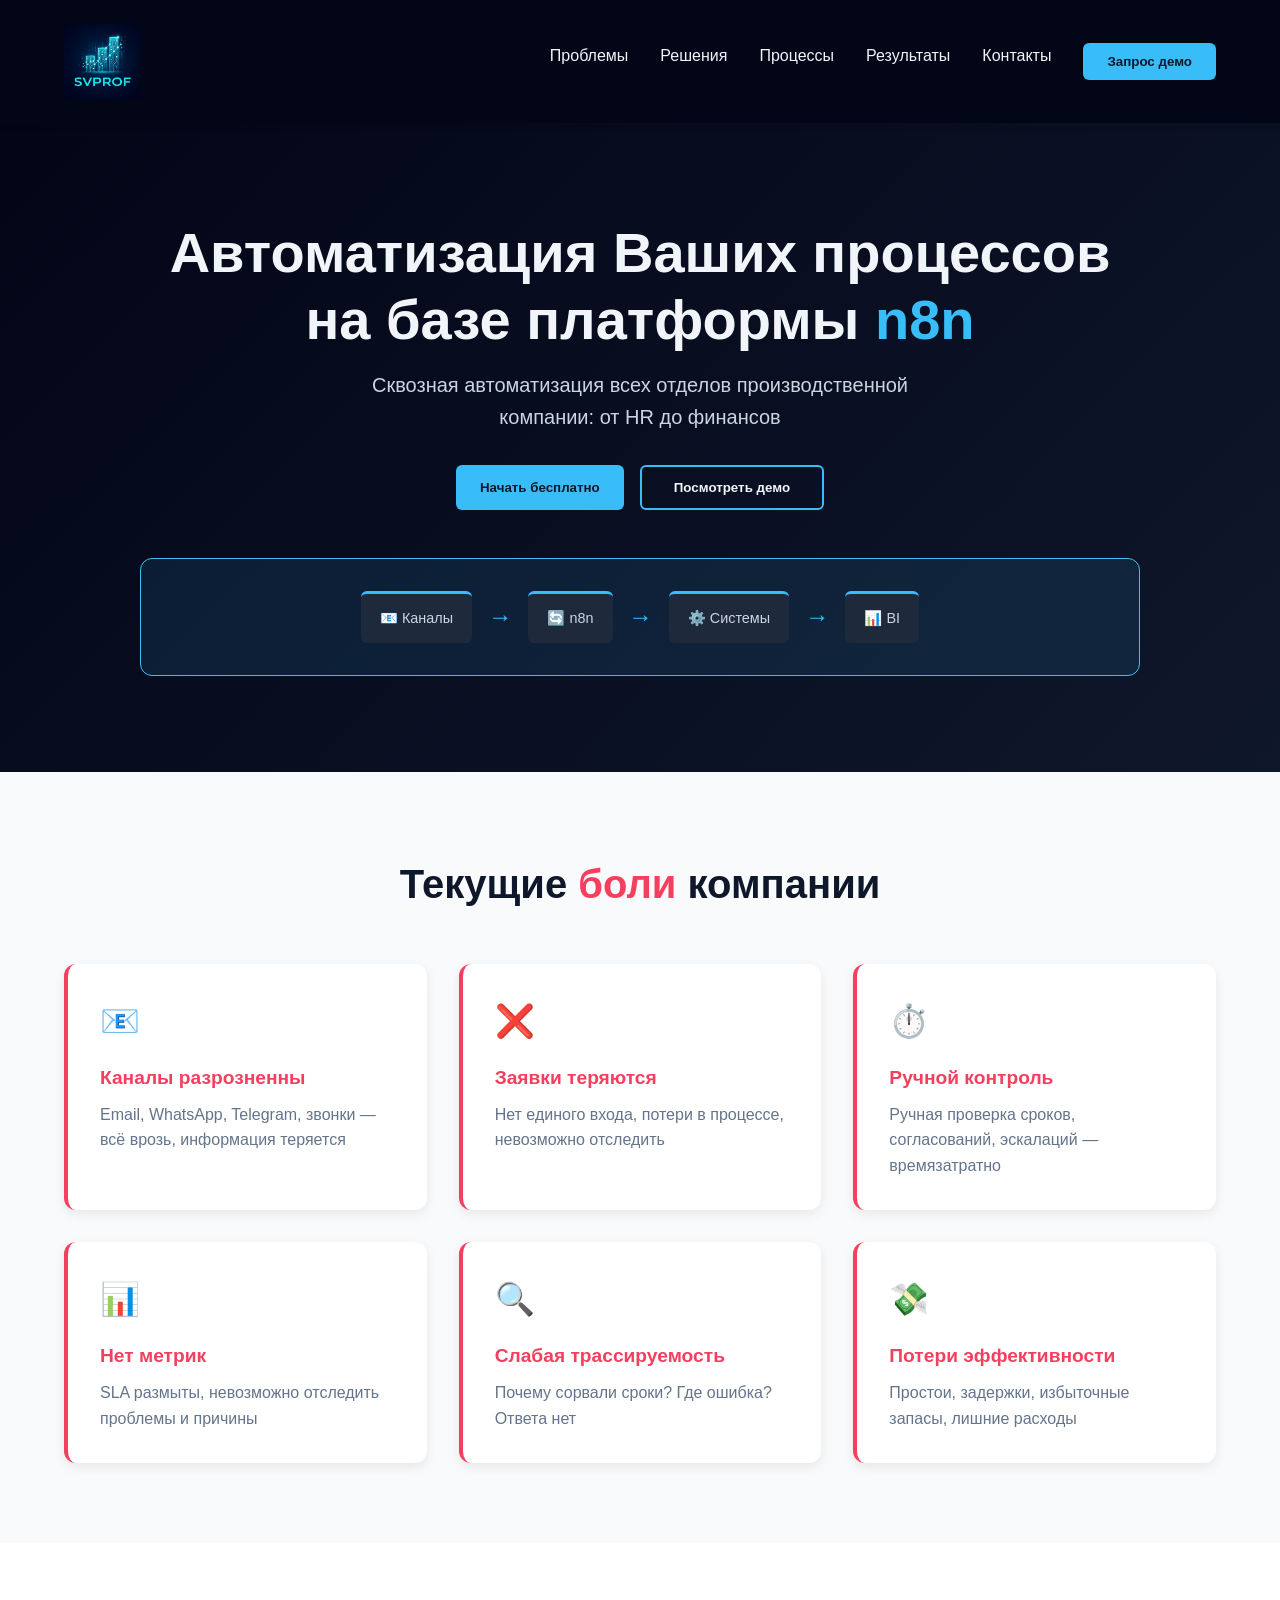
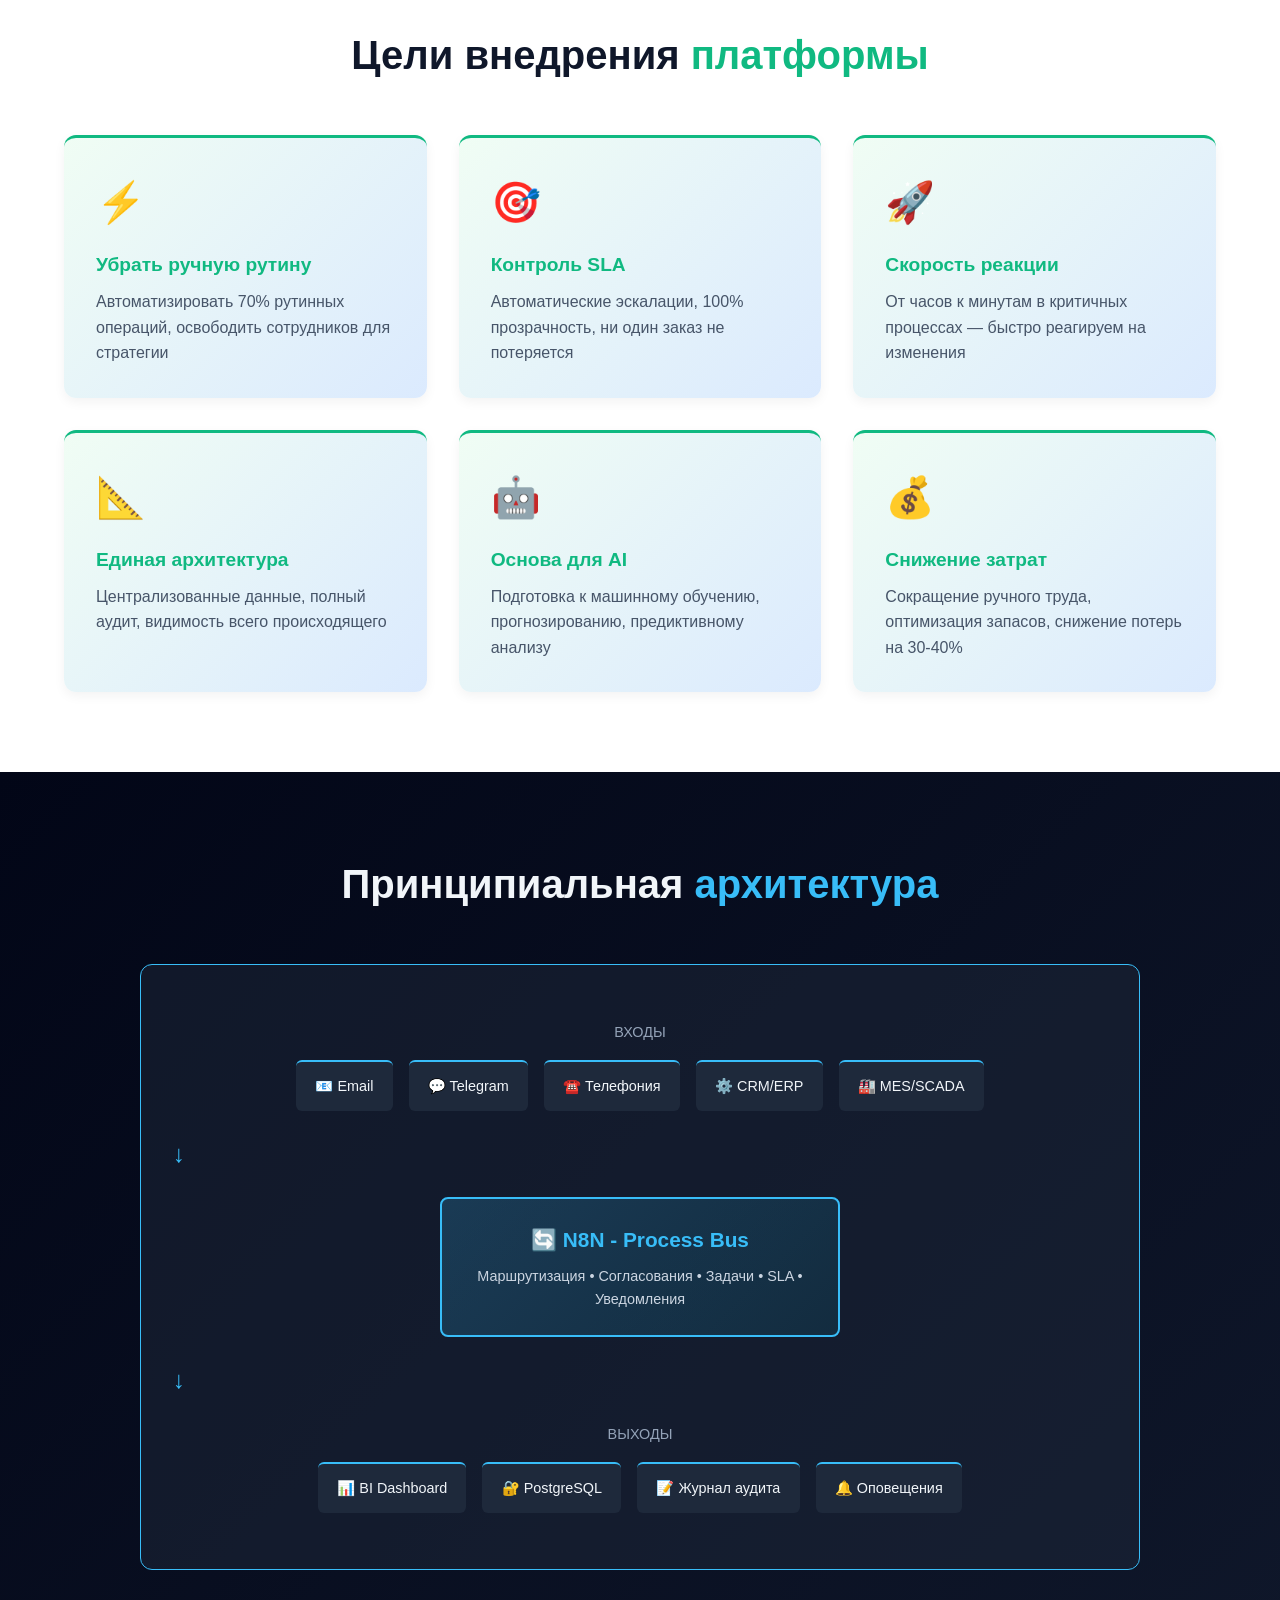
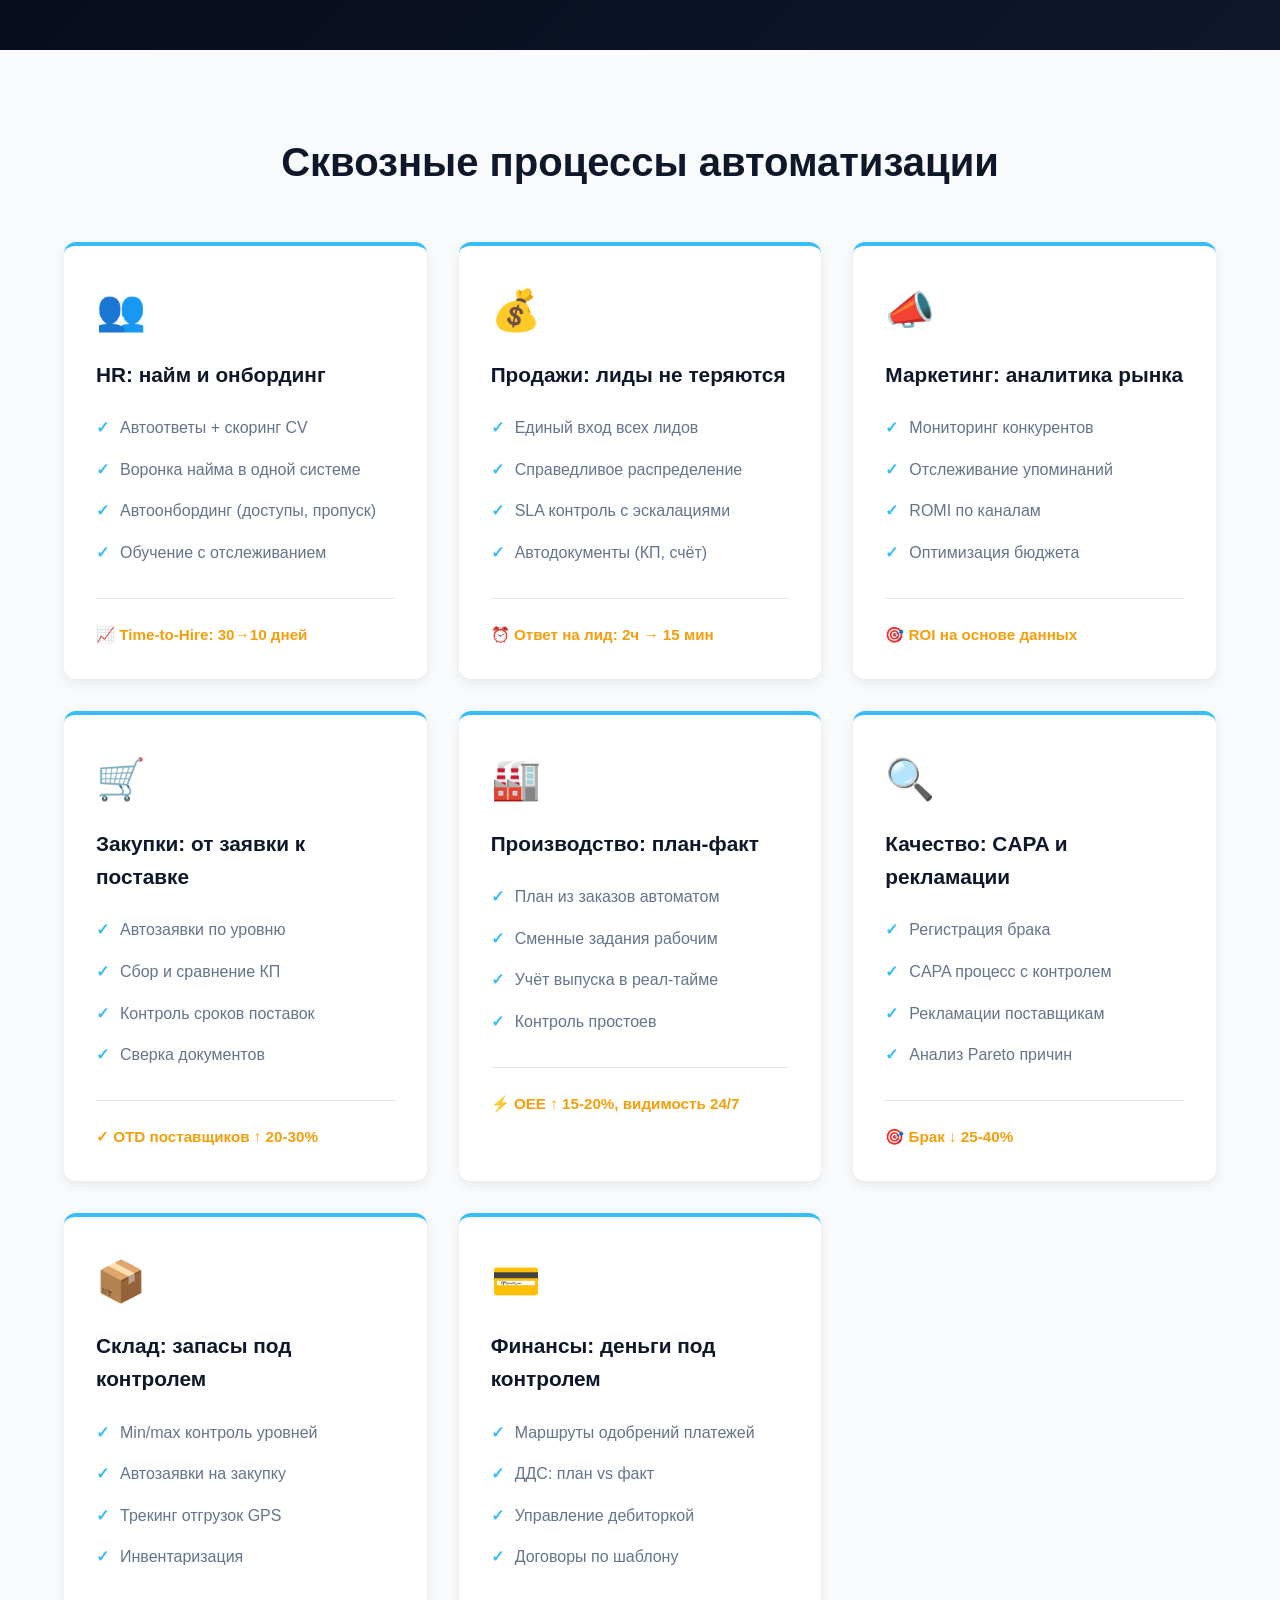
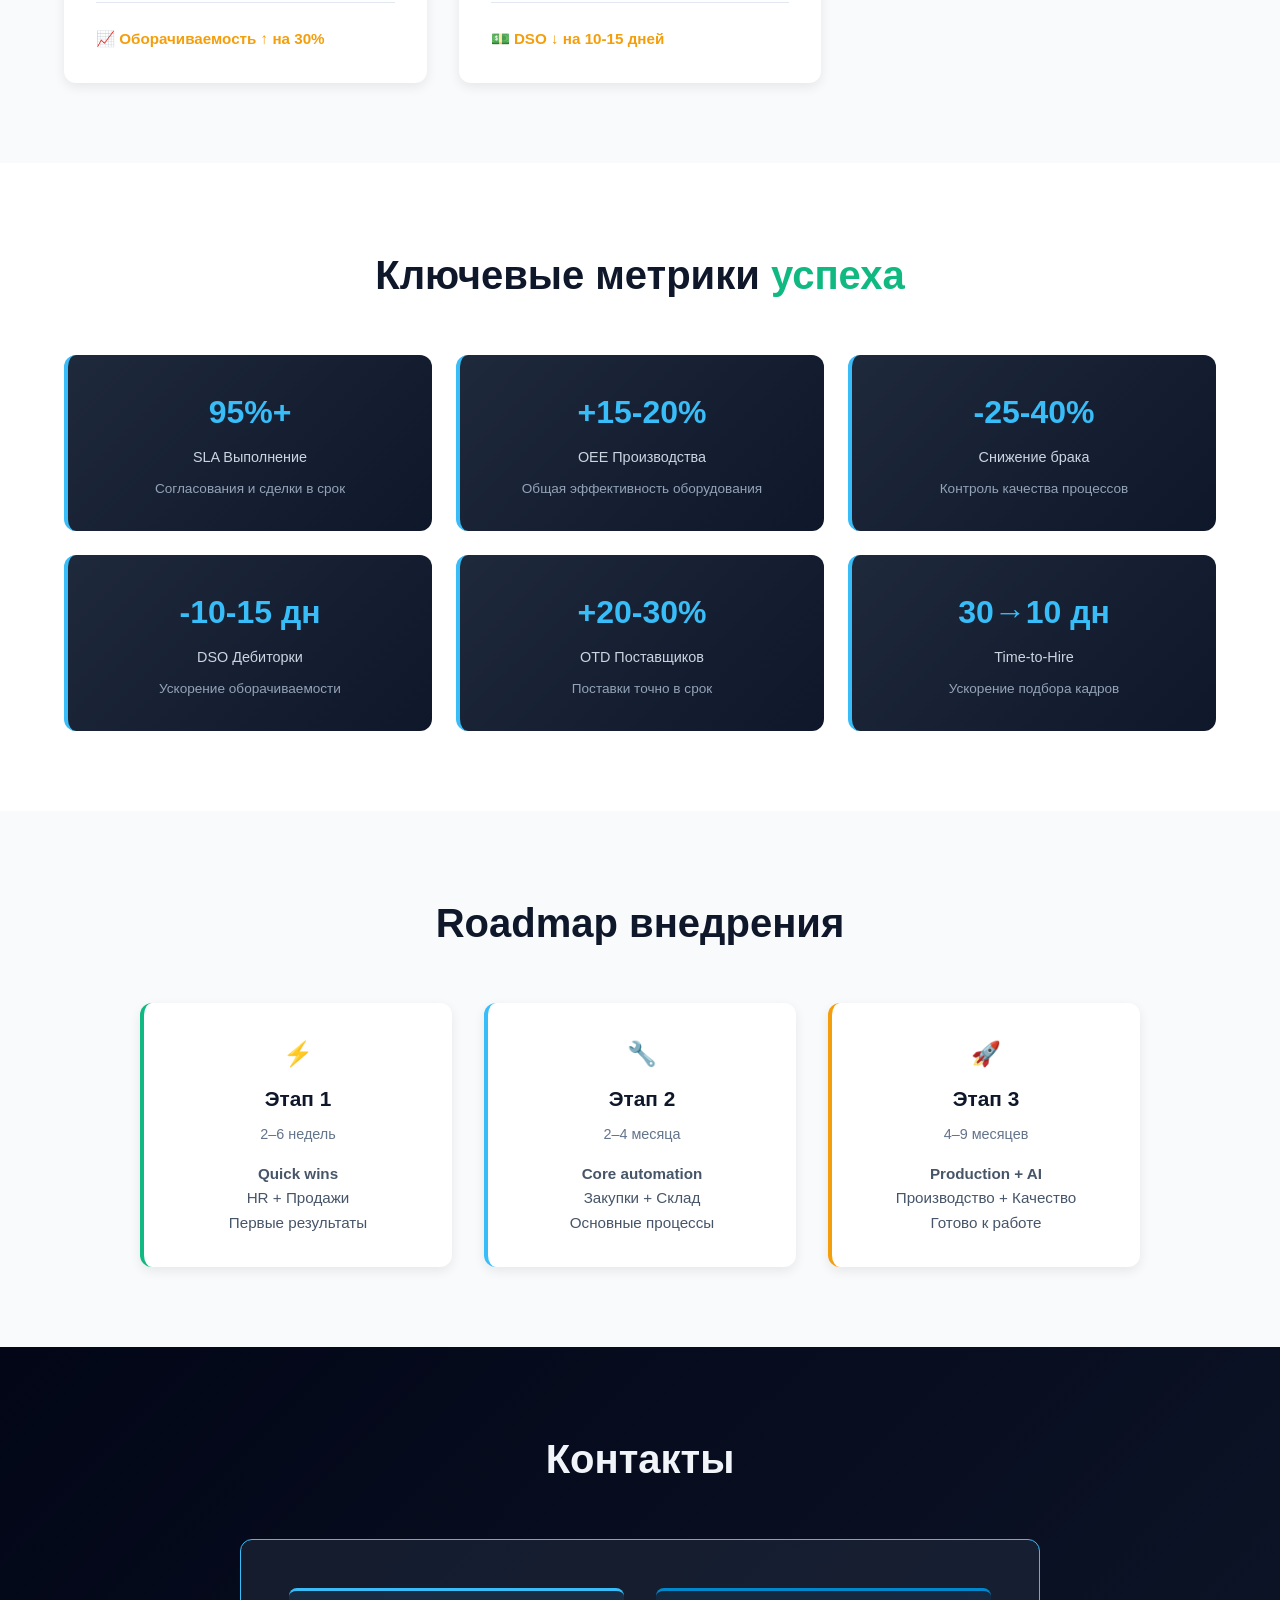
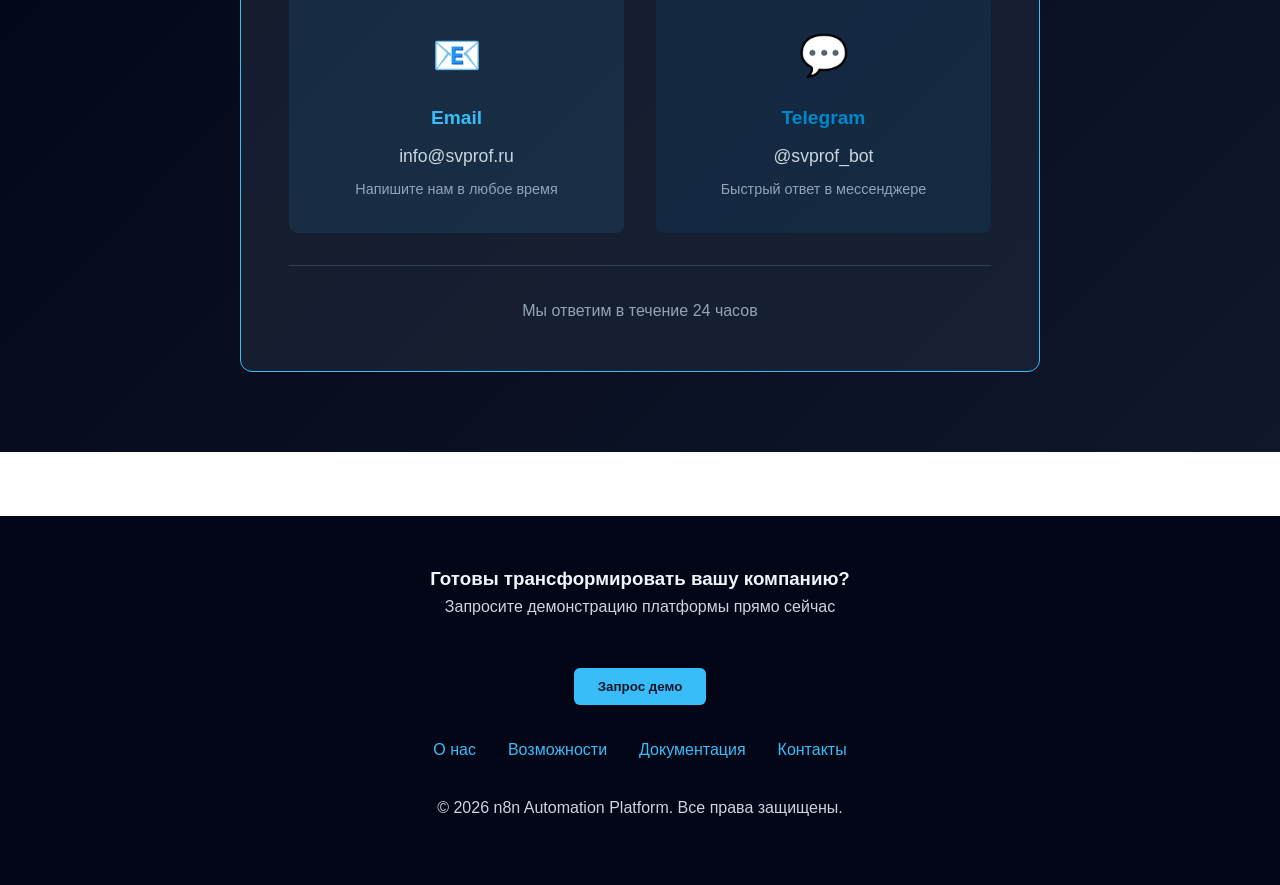
==== index.html @ 81bec992 "Logo 1.5.html" ====
<!DOCTYPE html>
<html lang="ru">
<head>
    <meta charset="UTF-8">
    <meta name="viewport" content="width=device-width, initial-scale=1.0">
    <title>n8n - Платформа автоматизации процессов</title>
    <style>
        * {
            margin: 0;
            padding: 0;
            box-sizing: border-box;
        }

        body {
            font-family: -apple-system, BlinkMacSystemFont, 'Segoe UI', Roboto, 'Helvetica Neue', sans-serif;
            line-height: 1.6;
            color: #0f172a;
            background-color: #ffffff;
        }

        /* Navigation */
        nav {
            display: flex;
            justify-content: space-between;
            align-items: center;
            padding: 1.5rem 5%;
            background-color: #020617;
            position: sticky;
            top: 0;
            z-index: 100;
            box-shadow: 0 2px 8px rgba(0, 0, 0, 0.1);
        }

        .logo {
            font-size: 1.5rem;
            font-weight: 700;
            color: #38bdf8;
            text-decoration: none;
        }

        .nav-links {
            display: flex;
            gap: 2rem;
            list-style: none;
        }

        .nav-links a {
            color: #f1f5f9;
            text-decoration: none;
            font-weight: 500;
            transition: color 0.3s;
        }

        .nav-links a:hover {
            color: #38bdf8;
        }

        .btn-primary {
            background-color: #38bdf8;
            color: #0f172a;
            padding: 0.7rem 1.5rem;
            border: none;
            border-radius: 6px;
            font-weight: 600;
            cursor: pointer;
            transition: background-color 0.3s;
        }

        .btn-primary:hover {
            background-color: #0284c7;
        }

        /* Hero Section */
        .hero {
            background: linear-gradient(135deg, #020617 0%, #0f172a 100%);
            color: #f1f5f9;
            padding: 6rem 5%;
            text-align: center;
        }

        .hero h1 {
            font-size: 3.5rem;
            margin-bottom: 1rem;
            line-height: 1.2;
        }

        .hero .highlight {
            color: #38bdf8;
        }

        .hero p {
            font-size: 1.25rem;
            color: #cbd5e1;
            margin-bottom: 2rem;
            max-width: 600px;
            margin-left: auto;
            margin-right: auto;
        }

        .hero-buttons {
            display: flex;
            gap: 1rem;
            justify-content: center;
            margin-bottom: 3rem;
        }

        .btn-secondary {
            background-color: transparent;
            color: #f1f5f9;
            padding: 0.8rem 2rem;
            border: 2px solid #38bdf8;
            border-radius: 6px;
            font-weight: 600;
            cursor: pointer;
            transition: all 0.3s;
        }

        .btn-secondary:hover {
            background-color: #38bdf8;
            color: #0f172a;
        }

        .hero-flow {
            max-width: 1000px;
            margin: 0 auto;
            padding: 2rem;
            background-color: rgba(56, 189, 248, 0.1);
            border-radius: 12px;
            border: 1px solid #38bdf8;
        }

        .flow-steps {
            display: flex;
            align-items: center;
            justify-content: center;
            gap: 1rem;
            flex-wrap: wrap;
        }

        .flow-step {
            background-color: #1e293b;
            padding: 0.8rem 1.2rem;
            border-radius: 6px;
            font-size: 0.9rem;
            color: #cbd5e1;
            border-top: 3px solid #38bdf8;
        }

        .flow-arrow {
            color: #38bdf8;
            font-size: 1.5rem;
        }

        /* Problems Section */
        .problems {
            padding: 5rem 5%;
            background-color: #f8fafc;
        }

        .section-title {
            font-size: 2.5rem;
            text-align: center;
            margin-bottom: 3rem;
            color: #0f172a;
        }

        .section-title .accent {
            color: #f43f5e;
        }

        .problems-grid {
            display: grid;
            grid-template-columns: repeat(auto-fit, minmax(300px, 1fr));
            gap: 2rem;
            max-width: 1200px;
            margin: 0 auto;
        }

        .problem-card {
            background-color: #ffffff;
            padding: 2rem;
            border-radius: 12px;
            border-left: 4px solid #f43f5e;
            box-shadow: 0 4px 12px rgba(0, 0, 0, 0.08);
            transition: transform 0.3s, box-shadow 0.3s;
        }

        .problem-card:hover {
            transform: translateY(-4px);
            box-shadow: 0 8px 20px rgba(0, 0, 0, 0.12);
        }

        .problem-card .icon {
            font-size: 2rem;
            margin-bottom: 1rem;
        }

        .problem-card h3 {
            color: #f43f5e;
            margin-bottom: 0.5rem;
            font-size: 1.2rem;
        }

        .problem-card p {
            color: #64748b;
        }

        /* Benefits Section */
        .benefits {
            padding: 5rem 5%;
            background-color: #ffffff;
        }

        .section-title .accent-green {
            color: #10b981;
        }

        .benefits-grid {
            display: grid;
            grid-template-columns: repeat(auto-fit, minmax(280px, 1fr));
            gap: 2rem;
            max-width: 1200px;
            margin: 0 auto;
        }

        .benefit-card {
            background: linear-gradient(135deg, #f0fdf4 0%, #dbeafe 100%);
            padding: 2rem;
            border-radius: 12px;
            border-top: 3px solid #10b981;
            box-shadow: 0 4px 12px rgba(0, 0, 0, 0.05);
        }

        .benefit-card .icon {
            font-size: 2.5rem;
            margin-bottom: 1rem;
        }

        .benefit-card h3 {
            color: #10b981;
            margin-bottom: 0.5rem;
            font-size: 1.2rem;
        }

        .benefit-card p {
            color: #475569;
        }

        /* Processes Section */
        .processes {
            padding: 5rem 5%;
            background-color: #f8fafc;
        }

        .processes-grid {
            display: grid;
            grid-template-columns: repeat(auto-fit, minmax(320px, 1fr));
            gap: 2rem;
            max-width: 1400px;
            margin: 0 auto;
        }

        .process-card {
            background-color: #ffffff;
            padding: 2rem;
            border-radius: 12px;
            border-top: 4px solid #38bdf8;
            box-shadow: 0 4px 12px rgba(0, 0, 0, 0.08);
        }

        .process-card .process-icon {
            font-size: 2.5rem;
            margin-bottom: 1rem;
        }

        .process-card h3 {
            color: #0f172a;
            margin-bottom: 1rem;
            font-size: 1.3rem;
        }

        .process-list {
            list-style: none;
            padding: 0;
        }

        .process-list li {
            padding: 0.5rem 0;
            color: #64748b;
            padding-left: 1.5rem;
            position: relative;
        }

        .process-list li:before {
            content: "✓";
            position: absolute;
            left: 0;
            color: #38bdf8;
            font-weight: bold;
        }

        .process-kpi {
            margin-top: 1.5rem;
            padding-top: 1.5rem;
            border-top: 1px solid #e2e8f0;
            color: #f59e0b;
            font-weight: 600;
            font-size: 0.95rem;
        }

        /* Architecture Section */
        .architecture {
            padding: 5rem 5%;
            background: linear-gradient(135deg, #020617 0%, #0f172a 100%);
            color: #f1f5f9;
        }

        .architecture .section-title {
            color: #f1f5f9;
        }

        .architecture .section-title .accent {
            color: #38bdf8;
        }

        .arch-diagram {
            max-width: 1000px;
            margin: 0 auto;
            background-color: rgba(30, 41, 59, 0.5);
            padding: 2rem;
            border-radius: 12px;
            border: 1px solid #38bdf8;
        }

        .arch-layer {
            margin: 1.5rem 0;
            text-align: center;
        }

        .arch-items {
            display: flex;
            gap: 1rem;
            justify-content: center;
            flex-wrap: wrap;
            margin: 1rem 0;
        }

        .arch-item {
            background-color: #1e293b;
            padding: 0.8rem 1.2rem;
            border-radius: 6px;
            font-size: 0.9rem;
            border-top: 2px solid #38bdf8;
        }

        .arch-arrow {
            color: #38bdf8;
            font-size: 1.5rem;
            margin: 0.5rem 0;
        }

        /* KPI Section */
        .kpi-section {
            padding: 5rem 5%;
            background-color: #ffffff;
        }

        .kpi-grid {
            display: grid;
            grid-template-columns: repeat(auto-fit, minmax(280px, 1fr));
            gap: 1.5rem;
            max-width: 1200px;
            margin: 0 auto;
        }

        .kpi-card {
            background: linear-gradient(135deg, #1e293b 0%, #0f172a 100%);
            color: #f1f5f9;
            padding: 2rem;
            border-radius: 12px;
            border-left: 4px solid #38bdf8;
            text-align: center;
        }

        .kpi-value {
            font-size: 2rem;
            font-weight: 700;
            color: #38bdf8;
            margin-bottom: 0.5rem;
        }

        .kpi-label {
            font-size: 0.9rem;
            color: #cbd5e1;
            margin-bottom: 0.5rem;
        }

        .kpi-desc {
            font-size: 0.85rem;
            color: #94a3b8;
        }

        /* Roadmap Section */
        .roadmap {
            padding: 5rem 5%;
            background-color: #f8fafc;
        }

        .roadmap-timeline {
            max-width: 1000px;
            margin: 0 auto;
            display: flex;
            gap: 2rem;
            justify-content: center;
        }

        .roadmap-phase {
            flex: 1;
            background-color: #ffffff;
            padding: 2rem;
            border-radius: 12px;
            border-left: 4px solid #38bdf8;
            box-shadow: 0 4px 12px rgba(0, 0, 0, 0.08);
            text-align: center;
        }

        .roadmap-phase.phase-1 {
            border-left-color: #10b981;
        }

        .roadmap-phase.phase-2 {
            border-left-color: #38bdf8;
        }

        .roadmap-phase.phase-3 {
            border-left-color: #f59e0b;
        }

        .phase-title {
            font-size: 1.3rem;
            font-weight: 700;
            margin-bottom: 0.5rem;
        }

        .phase-duration {
            color: #64748b;
            font-size: 0.9rem;
            margin-bottom: 1rem;
        }

        .phase-content {
            font-size: 0.95rem;
            color: #475569;
        }

        /* Footer */
        footer {
            background-color: #020617;
            color: #f1f5f9;
            text-align: center;
            padding: 3rem 5%;
            margin-top: 4rem;
        }

        footer p {
            color: #cbd5e1;
            margin-bottom: 1rem;
        }

        .footer-links {
            display: flex;
            justify-content: center;
            gap: 2rem;
            margin-bottom: 2rem;
        }

        .footer-links a {
            color: #38bdf8;
            text-decoration: none;
            transition: color 0.3s;
        }

        .footer-links a:hover {
            color: #0284c7;
        }

        /* Responsive */
        @media (max-width: 768px) {
            .hero h1 {
                font-size: 2rem;
            }

            .section-title {
                font-size: 1.8rem;
            }

            .nav-links {
                gap: 1rem;
                font-size: 0.9rem;
            }

            .roadmap-timeline {
                flex-direction: column;
            }

            .flow-steps {
                flex-direction: column;
            }

            .flow-arrow {
                transform: rotate(90deg);
            }
        }
    
/* Anchor offset for fixed header: keeps section titles from sticking to the top when using #links */
:root { --header-offset: 120px; }
@media (max-width: 768px) { :root { --header-offset: 96px; } }
section[id] { scroll-margin-top: var(--header-offset); }

</style>
</head>
<body>
    <!-- Navigation -->
    <nav>
        <a href="#" class="logo"><img src="svprof_logo.png" alt="SVPROF" style="height: 75px; object-fit: contain; display: block;"></a>
        <ul class="nav-links">
            <li><a href="#problems">Проблемы</a></li>
            <li><a href="#benefits">Решения</a></li>
            <li><a href="#processes">Процессы</a></li>
            <li><a href="#kpi">Результаты</a></li>
            <li><a href="#contacts">Контакты</a></li>
            <li><button class="btn-primary">Запрос демо</button></li>
        </ul>
    </nav>

    <!-- Hero Section -->
    <section class="hero">
        <h1>Автоматизация Ваших процессов<br>на базе платформы <span class="highlight">n8n</span></h1>
        <p>Сквозная автоматизация всех отделов производственной компании: от HR до финансов</p>
        <div class="hero-buttons">
            <button class="btn-primary">Начать бесплатно</button>
            <button class="btn-secondary">Посмотреть демо</button>
        </div>
        <div class="hero-flow">
            <div class="flow-steps">
                <div class="flow-step">📧 Каналы</div>
                <div class="flow-arrow">→</div>
                <div class="flow-step">🔄 n8n</div>
                <div class="flow-arrow">→</div>
                <div class="flow-step">⚙️ Системы</div>
                <div class="flow-arrow">→</div>
                <div class="flow-step">📊 BI</div>
            </div>
        </div>
    </section>

    <!-- Problems Section -->
    <section class="problems" id="problems">
        <h2 class="section-title">Текущие <span class="accent">боли</span> компании</h2>
        <div class="problems-grid">
            <div class="problem-card">
                <div class="icon">📧</div>
                <h3>Каналы разрозненны</h3>
                <p>Email, WhatsApp, Telegram, звонки — всё врозь, информация теряется</p>
            </div>
            <div class="problem-card">
                <div class="icon">❌</div>
                <h3>Заявки теряются</h3>
                <p>Нет единого входа, потери в процессе, невозможно отследить</p>
            </div>
            <div class="problem-card">
                <div class="icon">⏱️</div>
                <h3>Ручной контроль</h3>
                <p>Ручная проверка сроков, согласований, эскалаций — времязатратно</p>
            </div>
            <div class="problem-card">
                <div class="icon">📊</div>
                <h3>Нет метрик</h3>
                <p>SLA размыты, невозможно отследить проблемы и причины</p>
            </div>
            <div class="problem-card">
                <div class="icon">🔍</div>
                <h3>Слабая трассируемость</h3>
                <p>Почему сорвали сроки? Где ошибка? Ответа нет</p>
            </div>
            <div class="problem-card">
                <div class="icon">💸</div>
                <h3>Потери эффективности</h3>
                <p>Простои, задержки, избыточные запасы, лишние расходы</p>
            </div>
        </div>
    </section>

    <!-- Benefits Section -->
    <section class="benefits" id="benefits">
        <h2 class="section-title">Цели внедрения <span class="accent-green">платформы</span></h2>
        <div class="benefits-grid">
            <div class="benefit-card">
                <div class="icon">⚡</div>
                <h3>Убрать ручную рутину</h3>
                <p>Автоматизировать 70% рутинных операций, освободить сотрудников для стратегии</p>
            </div>
            <div class="benefit-card">
                <div class="icon">🎯</div>
                <h3>Контроль SLA</h3>
                <p>Автоматические эскалации, 100% прозрачность, ни один заказ не потеряется</p>
            </div>
            <div class="benefit-card">
                <div class="icon">🚀</div>
                <h3>Скорость реакции</h3>
                <p>От часов к минутам в критичных процессах — быстро реагируем на изменения</p>
            </div>
            <div class="benefit-card">
                <div class="icon">📐</div>
                <h3>Единая архитектура</h3>
                <p>Централизованные данные, полный аудит, видимость всего происходящего</p>
            </div>
            <div class="benefit-card">
                <div class="icon">🤖</div>
                <h3>Основа для AI</h3>
                <p>Подготовка к машинному обучению, прогнозированию, предиктивному анализу</p>
            </div>
            <div class="benefit-card">
                <div class="icon">💰</div>
                <h3>Снижение затрат</h3>
                <p>Сокращение ручного труда, оптимизация запасов, снижение потерь на 30-40%</p>
            </div>
        </div>
    </section>

    <!-- Architecture Section -->
    <section class="architecture">
        <h2 class="section-title">Принципиальная <span class="accent">архитектура</span></h2>
        <div class="arch-diagram">
            <div class="arch-layer">
                <p style="color: #94a3b8; font-size: 0.9rem;">ВХОДЫ</p>
                <div class="arch-items">
                    <div class="arch-item">📧 Email</div>
                    <div class="arch-item">💬 Telegram</div>
                    <div class="arch-item">☎️ Телефония</div>
                    <div class="arch-item">⚙️ CRM/ERP</div>
                    <div class="arch-item">🏭 MES/SCADA</div>
                </div>
            </div>
            <div class="arch-arrow">↓</div>
            <div class="arch-layer">
                <div style="background: linear-gradient(135deg, rgba(56, 189, 248, 0.2), rgba(6, 182, 212, 0.1)); border: 2px solid #38bdf8; border-radius: 8px; padding: 1.5rem; margin: 0 auto; max-width: 400px;">
                    <p style="font-size: 1.3rem; font-weight: 700; color: #38bdf8; margin-bottom: 0.5rem;">🔄 N8N - Process Bus</p>
                    <p style="font-size: 0.9rem; color: #cbd5e1;">Маршрутизация • Согласования • Задачи • SLA • Уведомления</p>
                </div>
            </div>
            <div class="arch-arrow">↓</div>
            <div class="arch-layer">
                <p style="color: #94a3b8; font-size: 0.9rem;">ВЫХОДЫ</p>
                <div class="arch-items">
                    <div class="arch-item">📊 BI Dashboard</div>
                    <div class="arch-item">🔐 PostgreSQL</div>
                    <div class="arch-item">📝 Журнал аудита</div>
                    <div class="arch-item">🔔 Оповещения</div>
                </div>
            </div>
        </div>
    </section>

    <!-- Processes Section -->
    <section class="processes" id="processes">
        <h2 class="section-title">Сквозные процессы автоматизации</h2>
        <div class="processes-grid">
            <div class="process-card">
                <div class="process-icon">👥</div>
                <h3>HR: найм и онбординг</h3>
                <ul class="process-list">
                    <li>Автоответы + скоринг CV</li>
                    <li>Воронка найма в одной системе</li>
                    <li>Автоонбординг (доступы, пропуск)</li>
                    <li>Обучение с отслеживанием</li>
                </ul>
                <div class="process-kpi">📈 Time-to-Hire: 30→10 дней</div>
            </div>

            <div class="process-card">
                <div class="process-icon">💰</div>
                <h3>Продажи: лиды не теряются</h3>
                <ul class="process-list">
                    <li>Единый вход всех лидов</li>
                    <li>Справедливое распределение</li>
                    <li>SLA контроль с эскалациями</li>
                    <li>Автодокументы (КП, счёт)</li>
                </ul>
                <div class="process-kpi">⏰ Ответ на лид: 2ч → 15 мин</div>
            </div>

            <div class="process-card">
                <div class="process-icon">📣</div>
                <h3>Маркетинг: аналитика рынка</h3>
                <ul class="process-list">
                    <li>Мониторинг конкурентов</li>
                    <li>Отслеживание упоминаний</li>
                    <li>ROMI по каналам</li>
                    <li>Оптимизация бюджета</li>
                </ul>
                <div class="process-kpi">🎯 ROI на основе данных</div>
            </div>

            <div class="process-card">
                <div class="process-icon">🛒</div>
                <h3>Закупки: от заявки к поставке</h3>
                <ul class="process-list">
                    <li>Автозаявки по уровню</li>
                    <li>Сбор и сравнение КП</li>
                    <li>Контроль сроков поставок</li>
                    <li>Сверка документов</li>
                </ul>
                <div class="process-kpi">✓ OTD поставщиков ↑ 20-30%</div>
            </div>

            <div class="process-card">
                <div class="process-icon">🏭</div>
                <h3>Производство: план-факт</h3>
                <ul class="process-list">
                    <li>План из заказов автоматом</li>
                    <li>Сменные задания рабочим</li>
                    <li>Учёт выпуска в реал-тайме</li>
                    <li>Контроль простоев</li>
                </ul>
                <div class="process-kpi">⚡ OEE ↑ 15-20%, видимость 24/7</div>
            </div>

            <div class="process-card">
                <div class="process-icon">🔍</div>
                <h3>Качество: CAPA и рекламации</h3>
                <ul class="process-list">
                    <li>Регистрация брака</li>
                    <li>CAPA процесс с контролем</li>
                    <li>Рекламации поставщикам</li>
                    <li>Анализ Pareto причин</li>
                </ul>
                <div class="process-kpi">🎯 Брак ↓ 25-40%</div>
            </div>

            <div class="process-card">
                <div class="process-icon">📦</div>
                <h3>Склад: запасы под контролем</h3>
                <ul class="process-list">
                    <li>Min/max контроль уровней</li>
                    <li>Автозаявки на закупку</li>
                    <li>Трекинг отгрузок GPS</li>
                    <li>Инвентаризация</li>
                </ul>
                <div class="process-kpi">📈 Оборачиваемость ↑ на 30%</div>
            </div>

            <div class="process-card">
                <div class="process-icon">💳</div>
                <h3>Финансы: деньги под контролем</h3>
                <ul class="process-list">
                    <li>Маршруты одобрений платежей</li>
                    <li>ДДС: план vs факт</li>
                    <li>Управление дебиторкой</li>
                    <li>Договоры по шаблону</li>
                </ul>
                <div class="process-kpi">💵 DSO ↓ на 10-15 дней</div>
            </div>
        </div>
    </section>

    <!-- KPI Section -->
    <section class="kpi-section" id="kpi">
        <h2 class="section-title">Ключевые метрики <span class="accent-green">успеха</span></h2>
        <div class="kpi-grid">
            <div class="kpi-card">
                <div class="kpi-value">95%+</div>
                <div class="kpi-label">SLA Выполнение</div>
                <div class="kpi-desc">Согласования и сделки в срок</div>
            </div>
            <div class="kpi-card">
                <div class="kpi-value">+15-20%</div>
                <div class="kpi-label">OEE Производства</div>
                <div class="kpi-desc">Общая эффективность оборудования</div>
            </div>
            <div class="kpi-card">
                <div class="kpi-value">-25-40%</div>
                <div class="kpi-label">Снижение брака</div>
                <div class="kpi-desc">Контроль качества процессов</div>
            </div>
            <div class="kpi-card">
                <div class="kpi-value">-10-15 дн</div>
                <div class="kpi-label">DSO Дебиторки</div>
                <div class="kpi-desc">Ускорение оборачиваемости</div>
            </div>
            <div class="kpi-card">
                <div class="kpi-value">+20-30%</div>
                <div class="kpi-label">OTD Поставщиков</div>
                <div class="kpi-desc">Поставки точно в срок</div>
            </div>
            <div class="kpi-card">
                <div class="kpi-value">30→10 дн</div>
                <div class="kpi-label">Time-to-Hire</div>
                <div class="kpi-desc">Ускорение подбора кадров</div>
            </div>
        </div>
    </section>

    <!-- Roadmap Section -->
    <section class="roadmap">
        <h2 class="section-title">Roadmap внедрения</h2>
        <div class="roadmap-timeline">
            <div class="roadmap-phase phase-1">
                <div style="font-size: 1.5rem; margin-bottom: 0.5rem;">⚡</div>
                <div class="phase-title">Этап 1</div>
                <div class="phase-duration">2–6 недель</div>
                <div class="phase-content">
                    <p><strong>Quick wins</strong></p>
                    <p>HR + Продажи</p>
                    <p>Первые результаты</p>
                </div>
            </div>
            <div class="roadmap-phase phase-2">
                <div style="font-size: 1.5rem; margin-bottom: 0.5rem;">🔧</div>
                <div class="phase-title">Этап 2</div>
                <div class="phase-duration">2–4 месяца</div>
                <div class="phase-content">
                    <p><strong>Core automation</strong></p>
                    <p>Закупки + Склад</p>
                    <p>Основные процессы</p>
                </div>
            </div>
            <div class="roadmap-phase phase-3">
                <div style="font-size: 1.5rem; margin-bottom: 0.5rem;">🚀</div>
                <div class="phase-title">Этап 3</div>
                <div class="phase-duration">4–9 месяцев</div>
                <div class="phase-content">
                    <p><strong>Production + AI</strong></p>
                    <p>Производство + Качество</p>
                    <p>Готово к работе</p>
                </div>
            </div>
        </div>
    </section>

    <!-- Contacts Section -->
    <section id="contacts" style="padding: 5rem 5%; background: linear-gradient(135deg, #020617 0%, #0f172a 100%); color: #f1f5f9;">
        <h2 style="font-size: 2.5rem; text-align: center; margin-bottom: 3rem;">Контакты</h2>
        <div style="max-width: 800px; margin: 0 auto; background-color: rgba(30, 41, 59, 0.6); padding: 3rem; border-radius: 12px; border: 1px solid #38bdf8;">
            <div style="display: grid; grid-template-columns: repeat(auto-fit, minmax(300px, 1fr)); gap: 2rem;">
                <!-- Email Card -->
                <div style="text-align: center; padding: 2rem; background-color: rgba(56, 189, 248, 0.1); border-radius: 8px; border-top: 3px solid #38bdf8;">
                    <div style="font-size: 2.5rem; margin-bottom: 1rem;">📧</div>
                    <h3 style="color: #38bdf8; margin-bottom: 0.5rem; font-size: 1.2rem;">Email</h3>
                    <a href="mailto:info@svprof.ru" style="color: #cbd5e1; text-decoration: none; font-size: 1.1rem; font-weight: 500; transition: color 0.3s;">
                        info@svprof.ru
                    </a>
                    <p style="color: #94a3b8; font-size: 0.9rem; margin-top: 0.5rem;">Напишите нам в любое время</p>
                </div>
                <!-- Telegram Card -->
                <div style="text-align: center; padding: 2rem; background-color: rgba(0, 136, 204, 0.1); border-radius: 8px; border-top: 3px solid #0088cc;">
                    <div style="font-size: 2.5rem; margin-bottom: 1rem;">💬</div>
                    <h3 style="color: #0088cc; margin-bottom: 0.5rem; font-size: 1.2rem;">Telegram</h3>
                    <a href="https://t.me/svprof_bot" style="color: #cbd5e1; text-decoration: none; font-size: 1.1rem; font-weight: 500; transition: color 0.3s;">
                        @svprof_bot
                    </a>
                    <p style="color: #94a3b8; font-size: 0.9rem; margin-top: 0.5rem;">Быстрый ответ в мессенджере</p>
                </div>
            </div>
            <p style="text-align: center; color: #94a3b8; margin-top: 2rem; padding-top: 2rem; border-top: 1px solid #334155;">
                Мы ответим в течение 24 часов
            </p>
        </div>
    </section>

    <!-- Footer -->
    <footer>
        <h3>Готовы трансформировать вашу компанию?</h3>
        <p>Запросите демонстрацию платформы прямо сейчас</p>
        <button class="btn-primary" style="margin: 2rem 0;">Запрос демо</button>
        <div class="footer-links">
            <a href="#">О нас</a>
            <a href="#">Возможности</a>
            <a href="#">Документация</a>
            <a href="#contacts">Контакты</a>
        </div>
        <p>&copy; 2026 n8n Automation Platform. Все права защищены.</p>
    </footer>

</body>
</html>
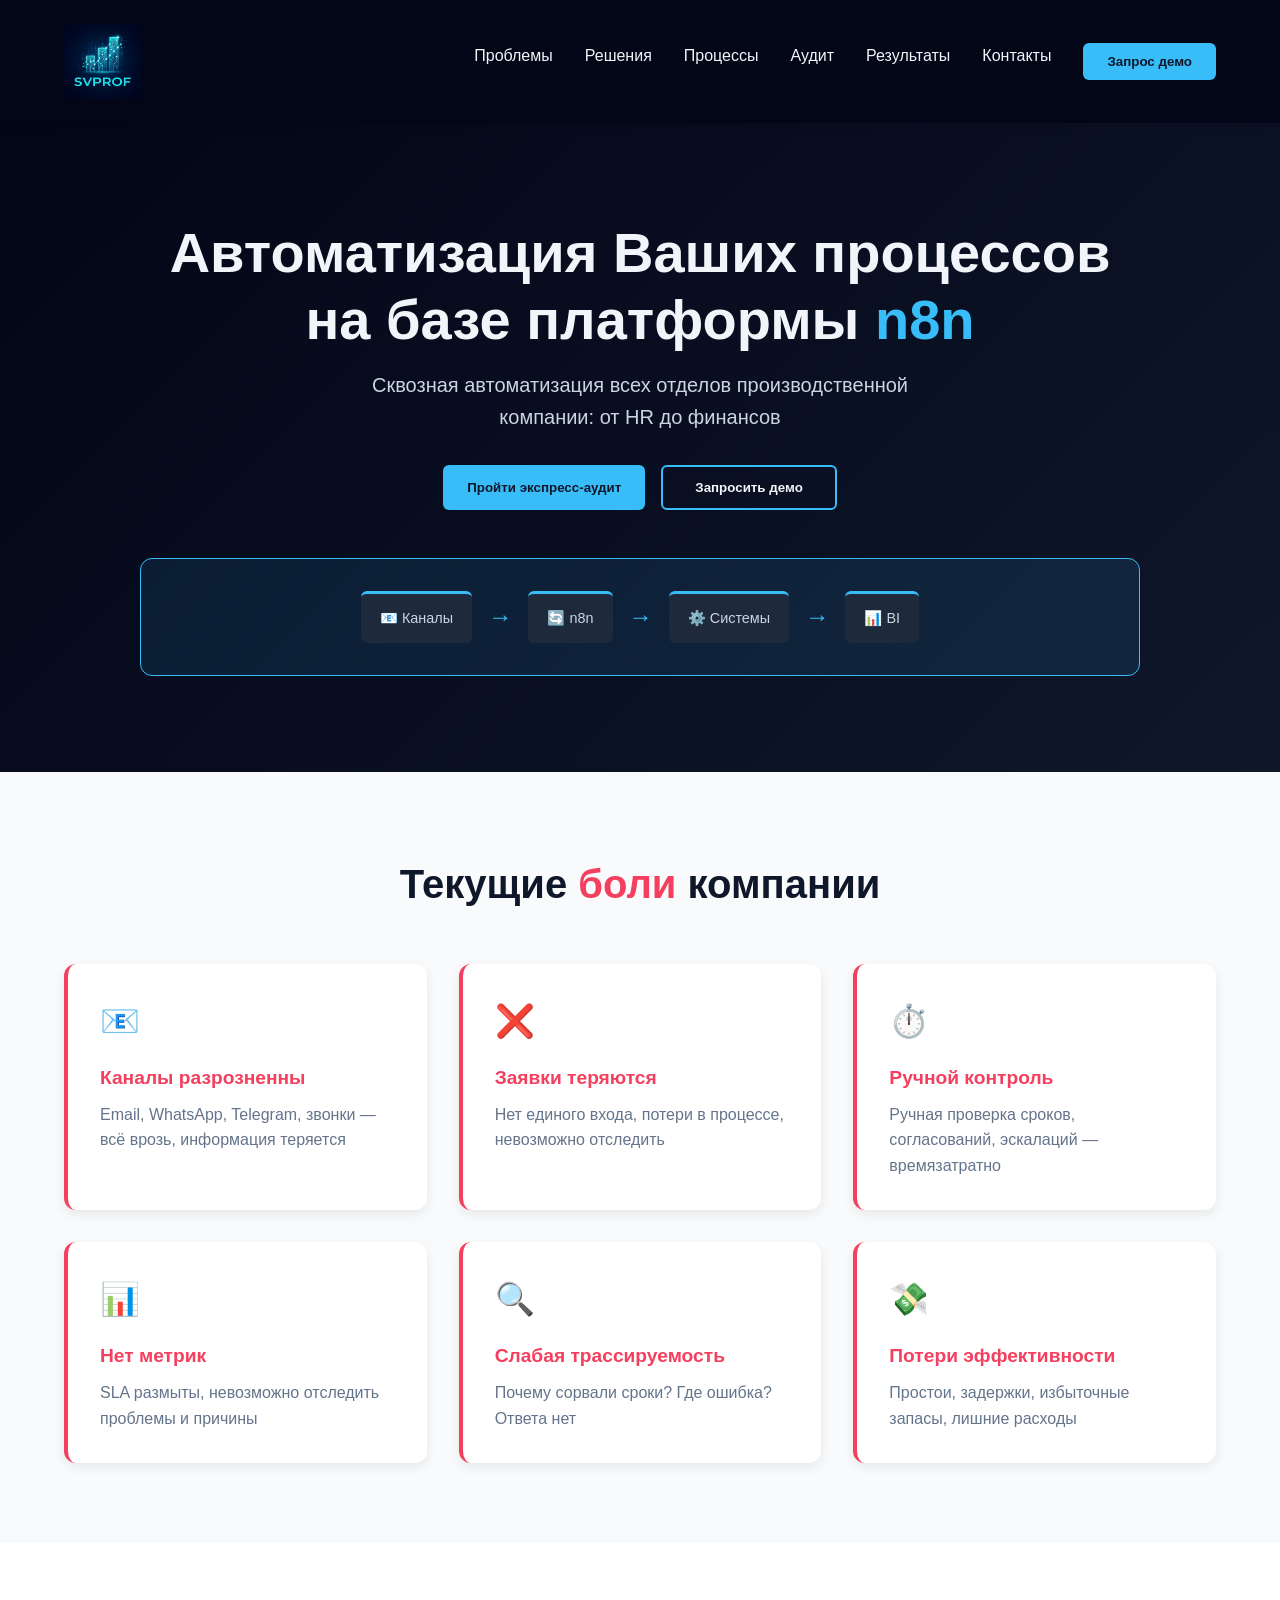
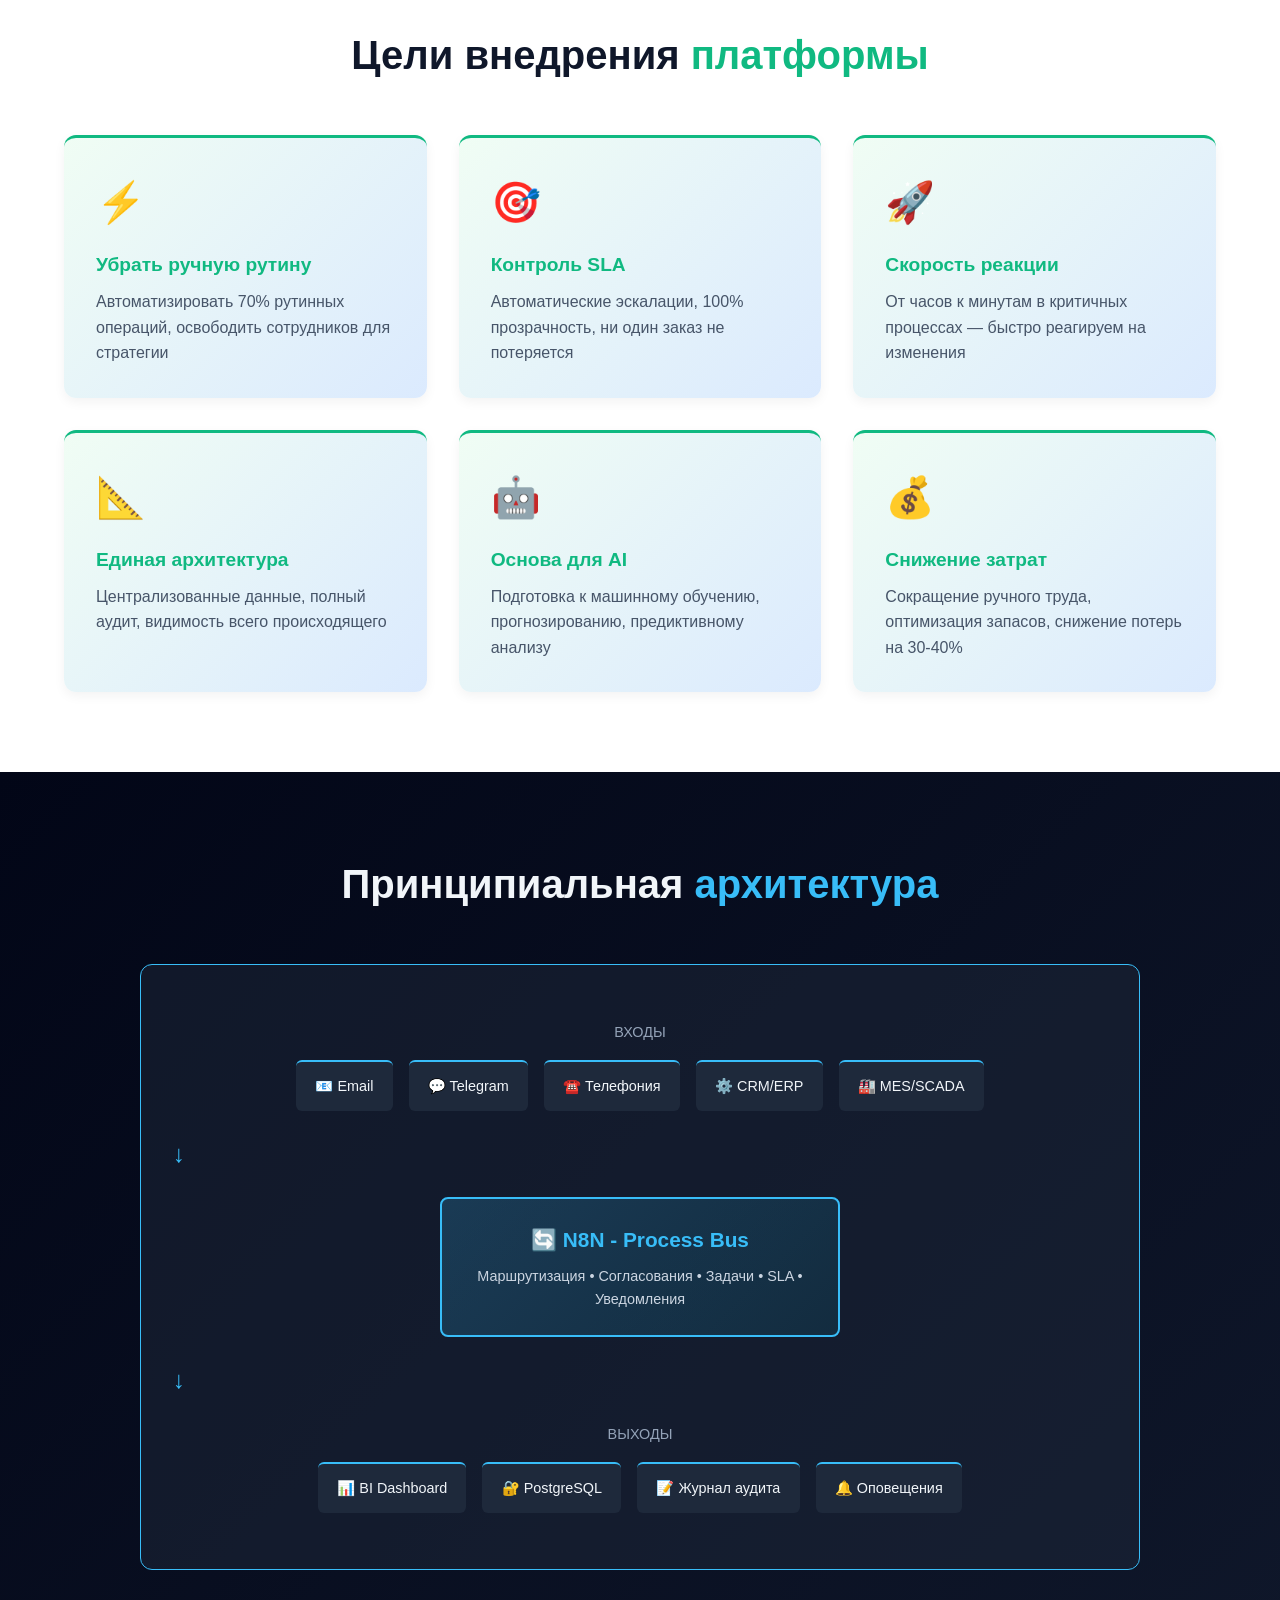
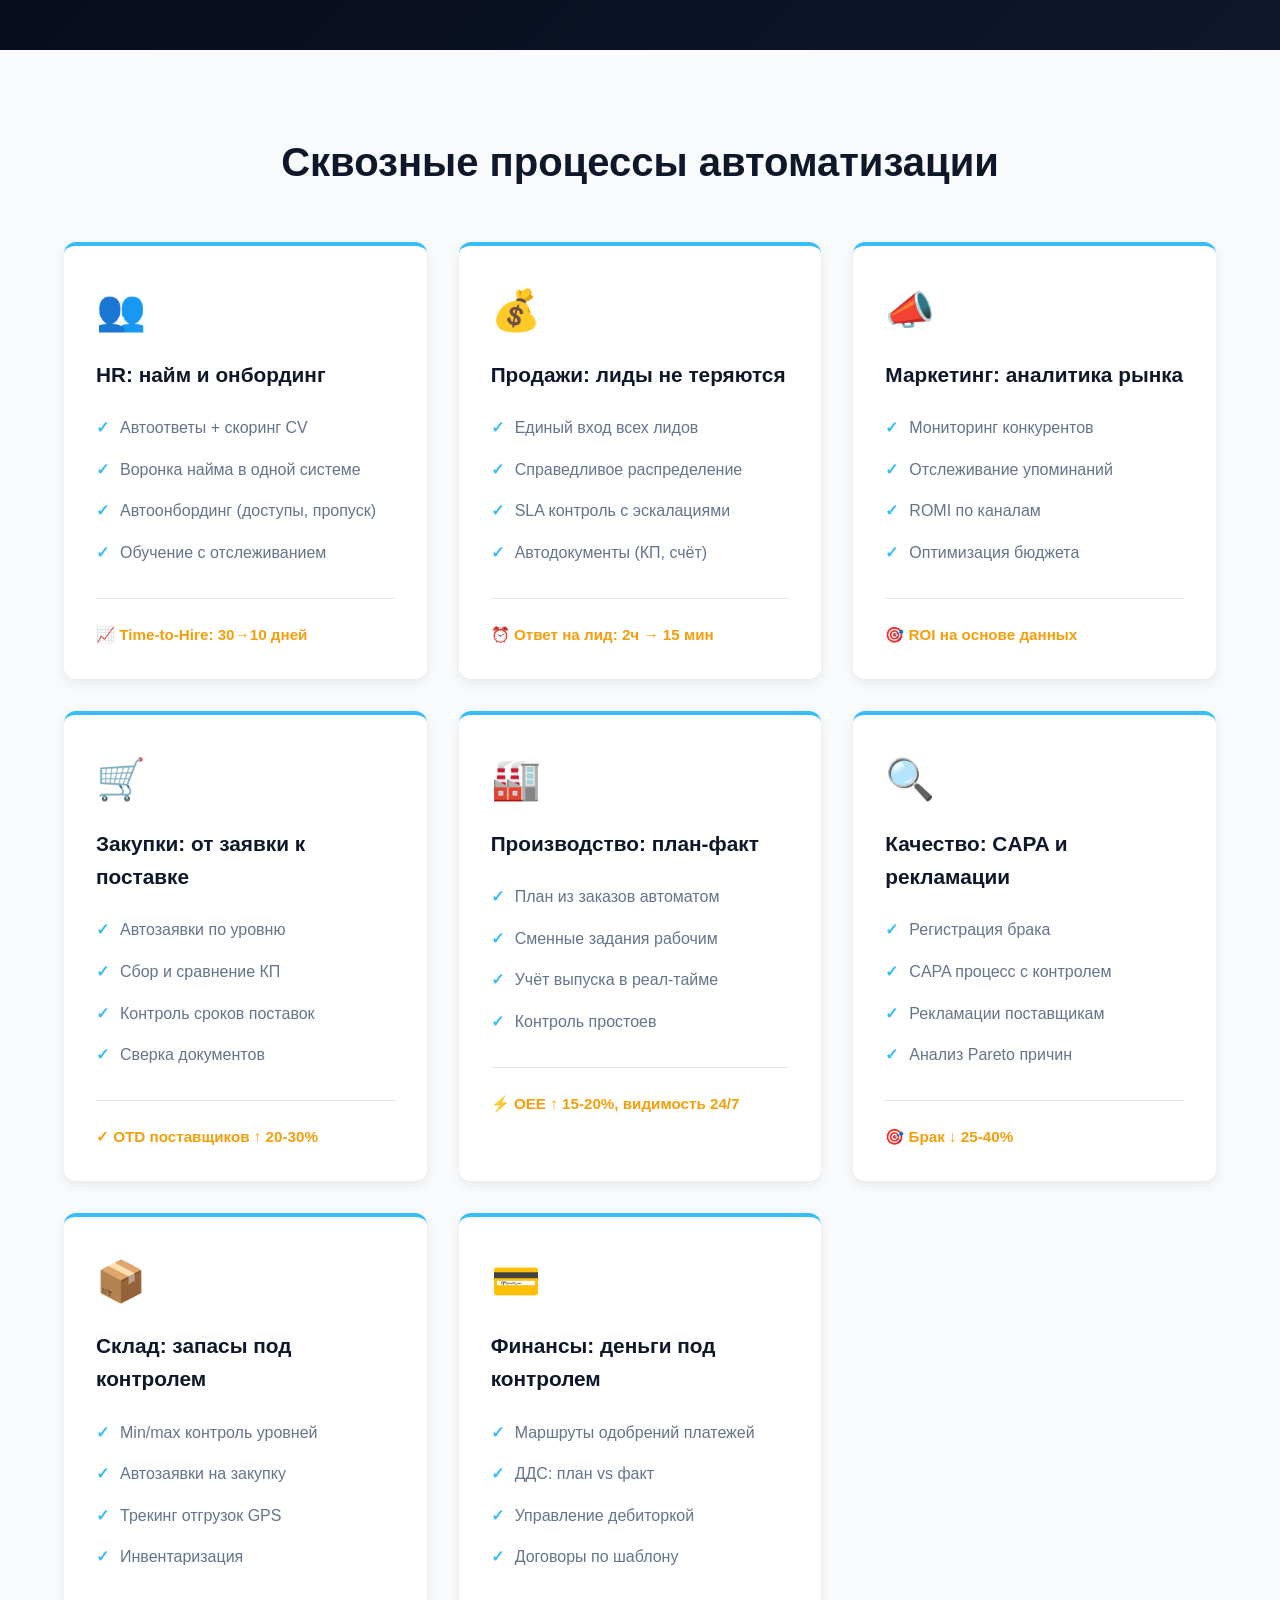
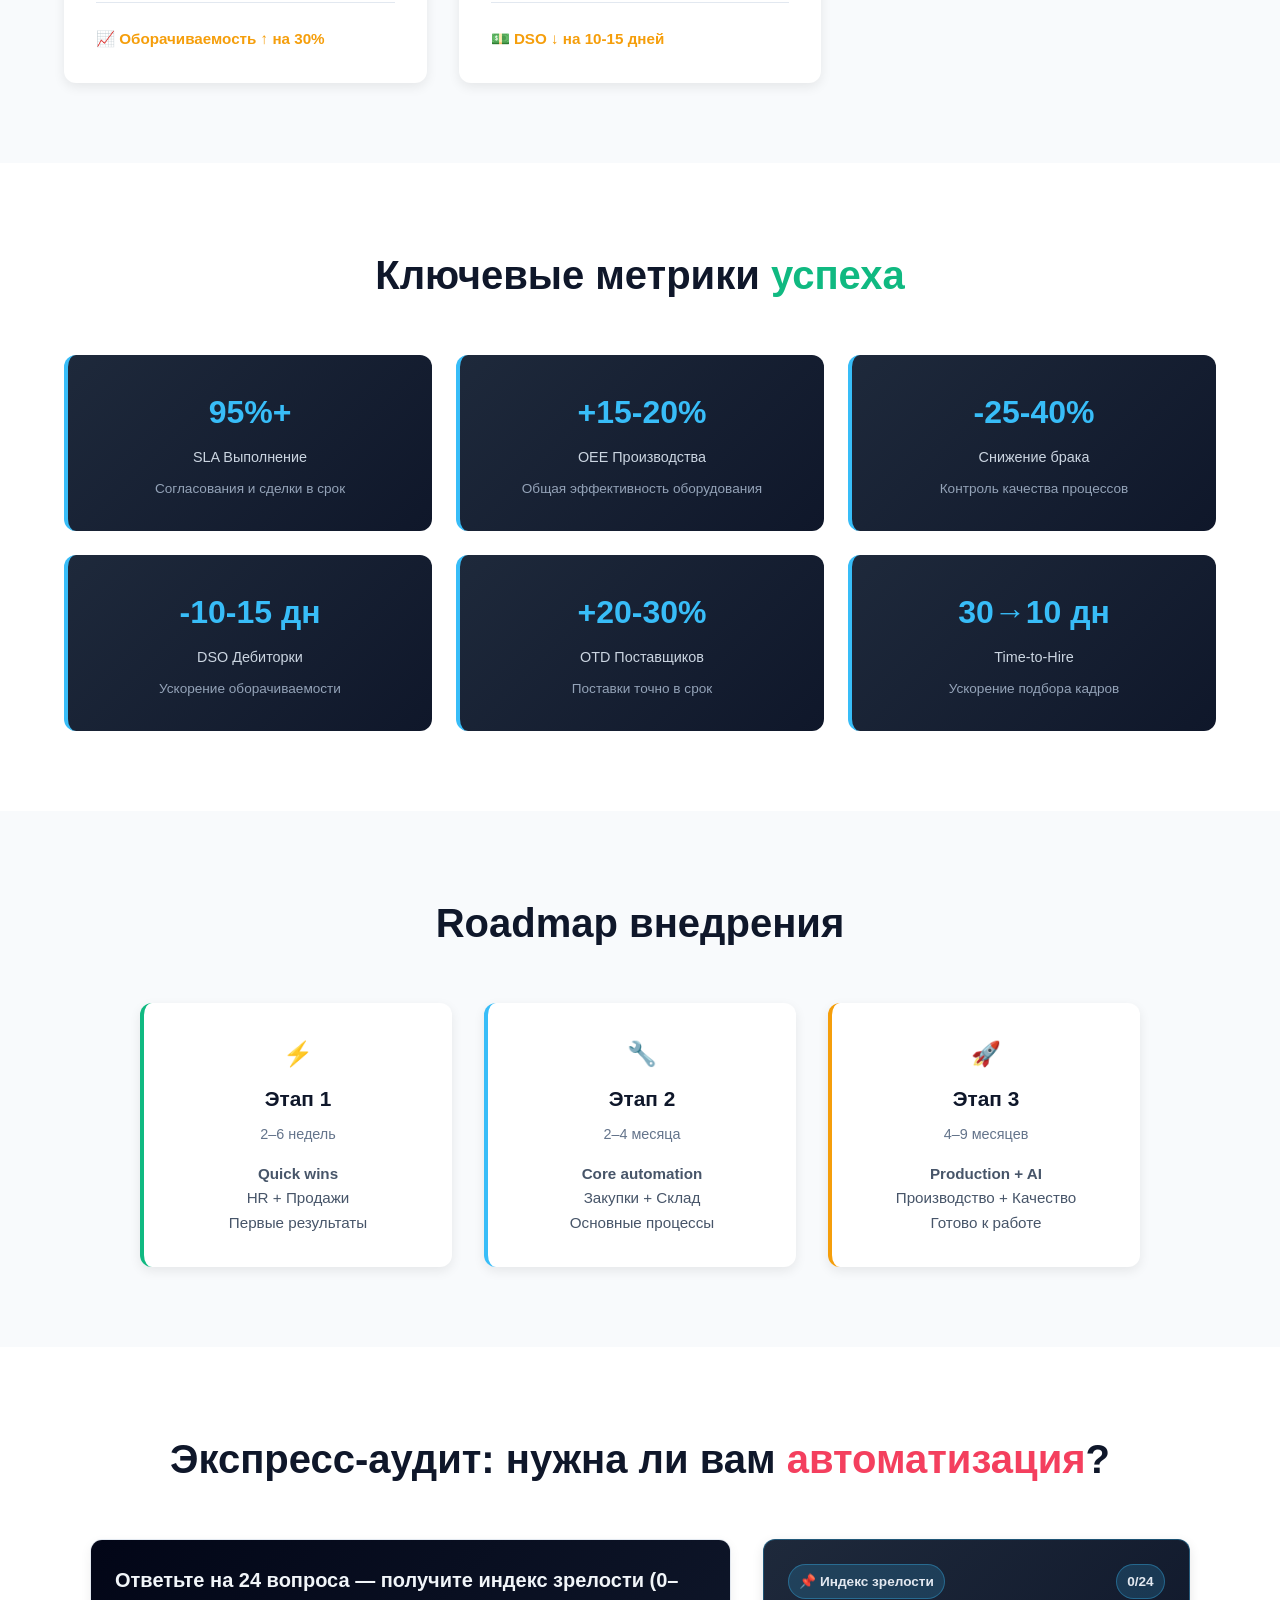
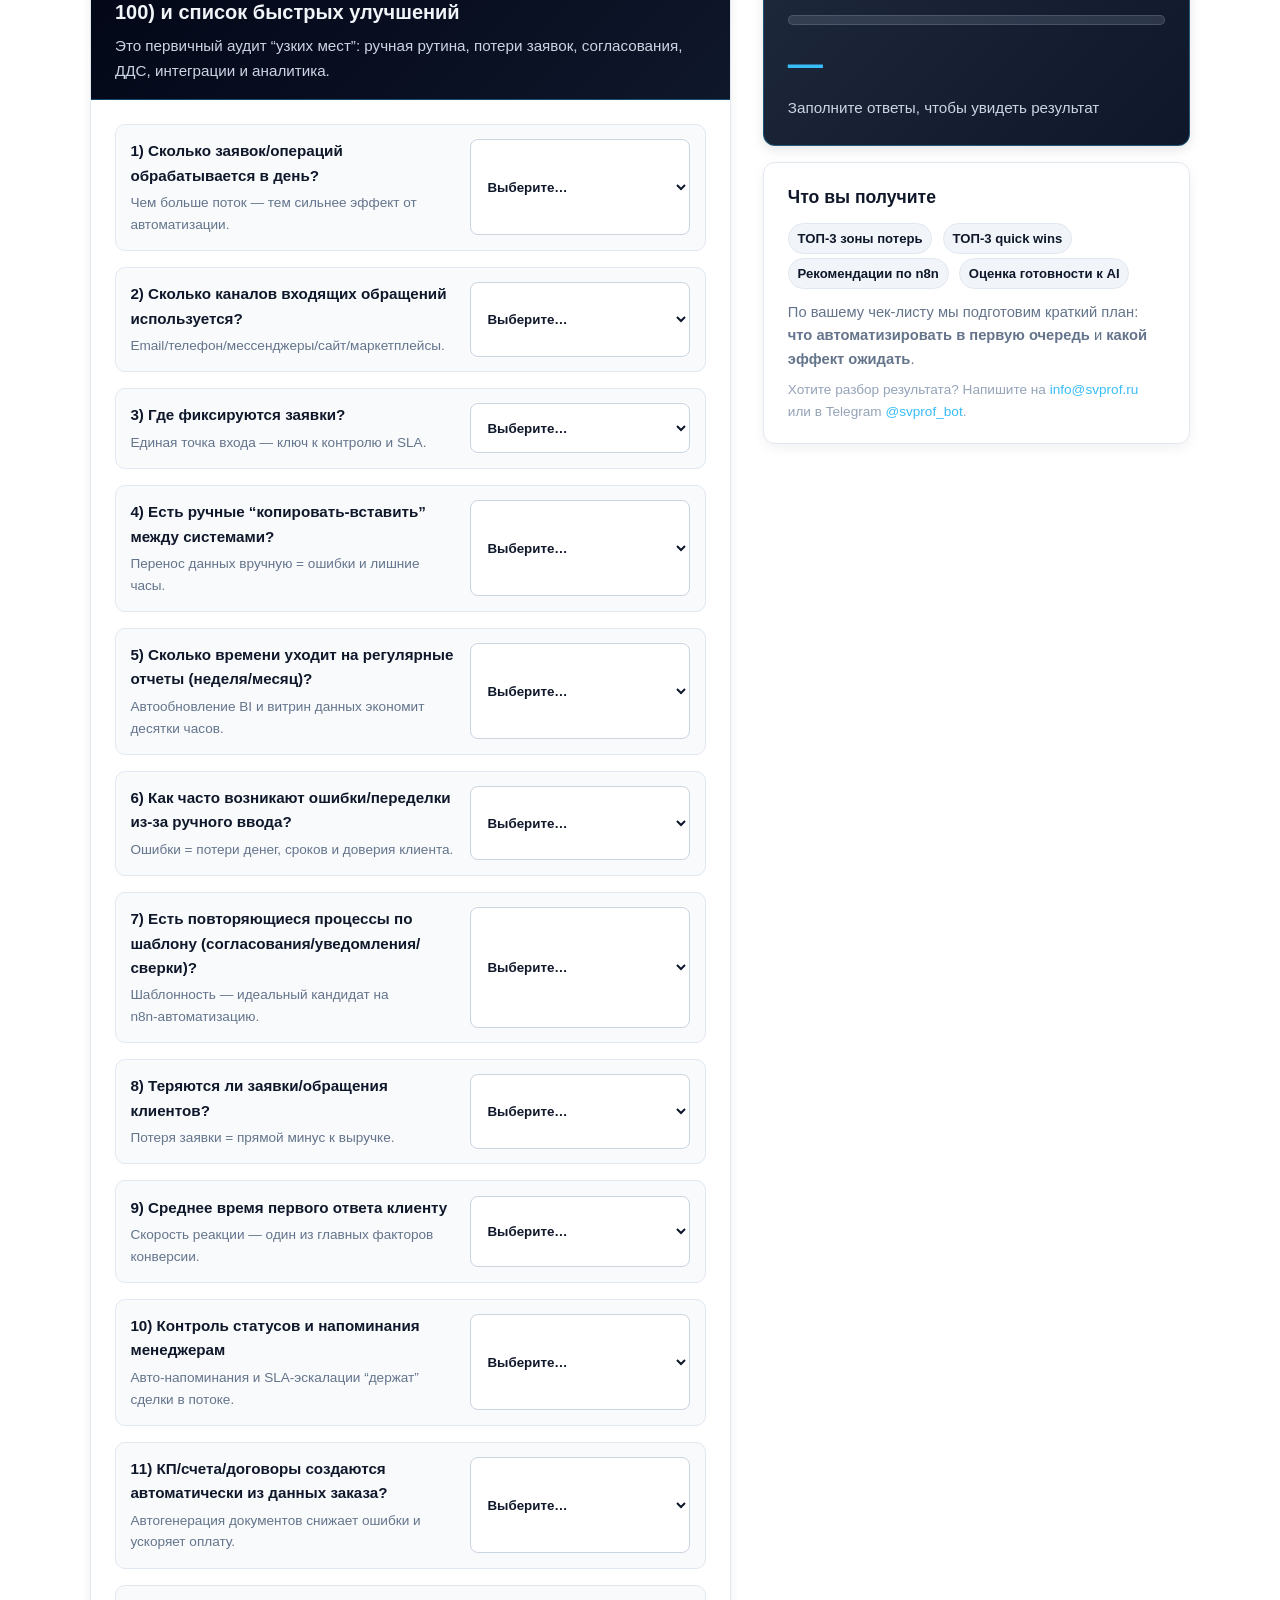
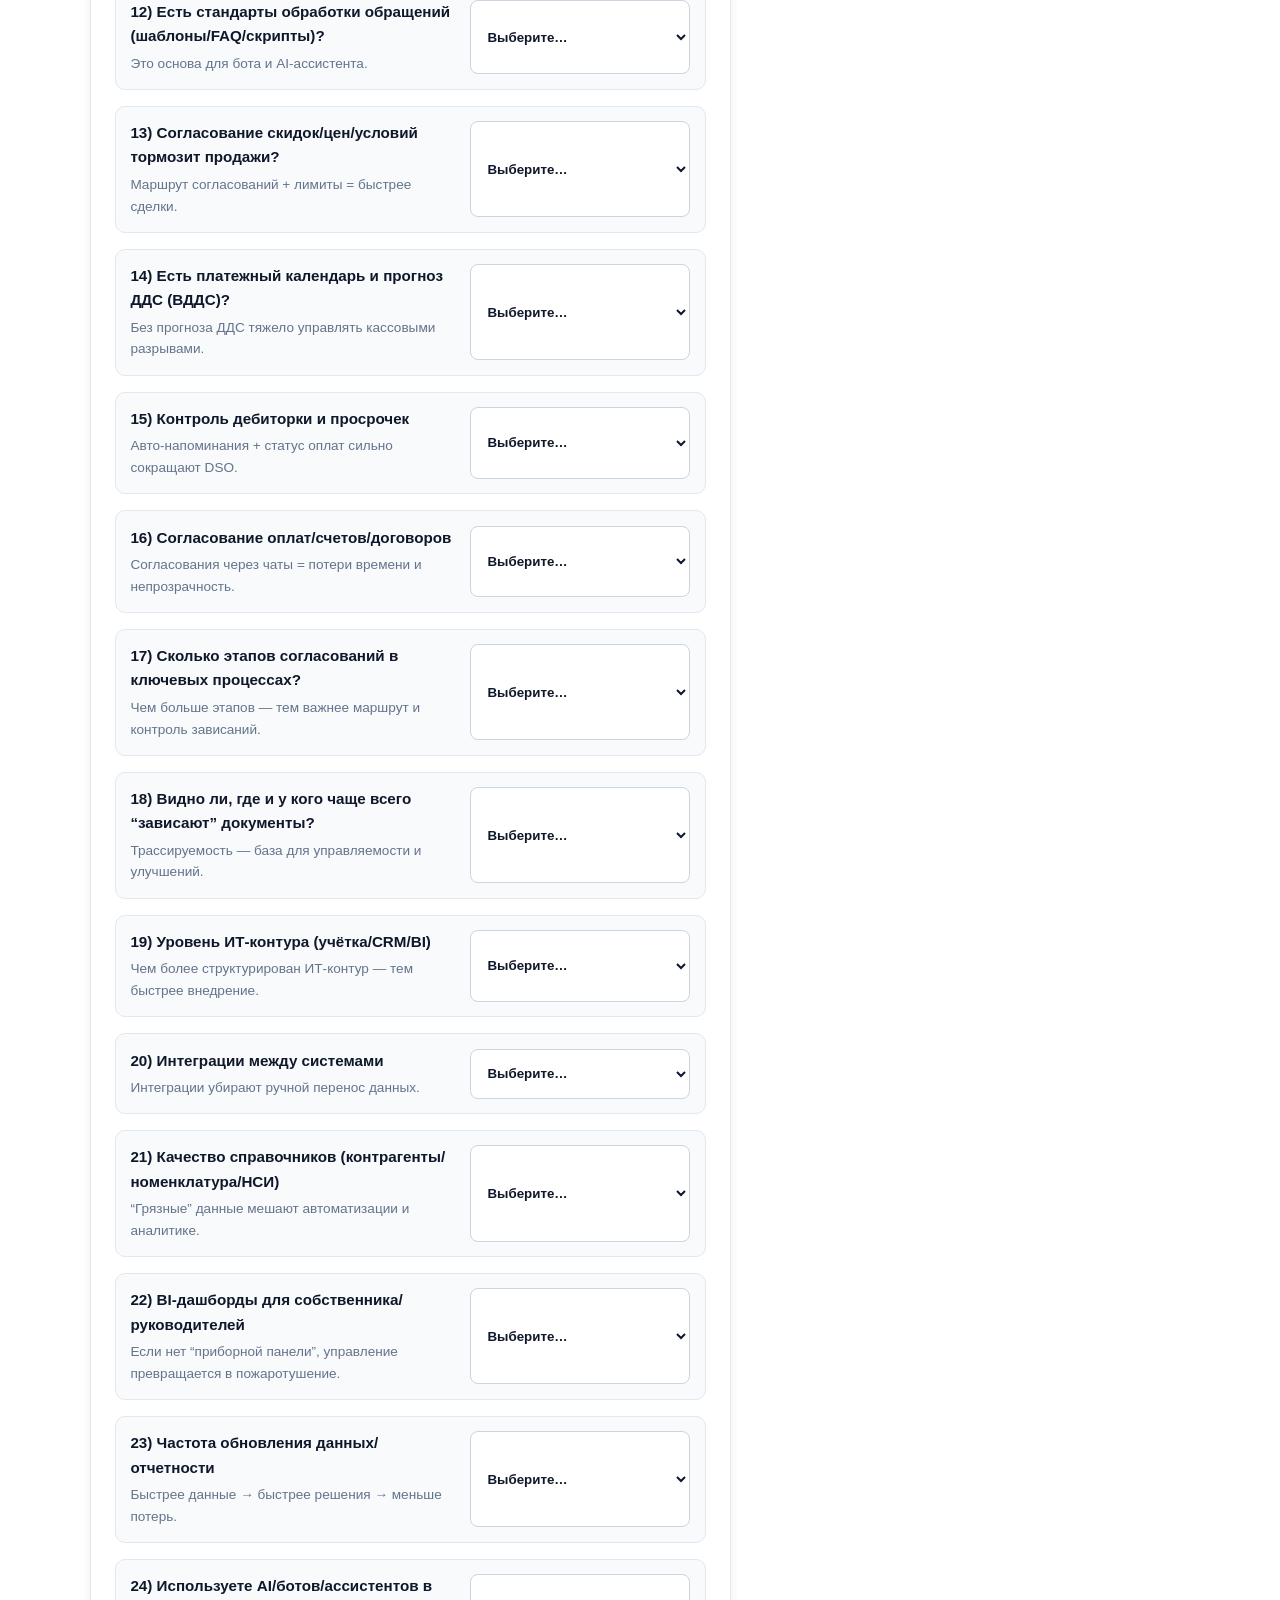
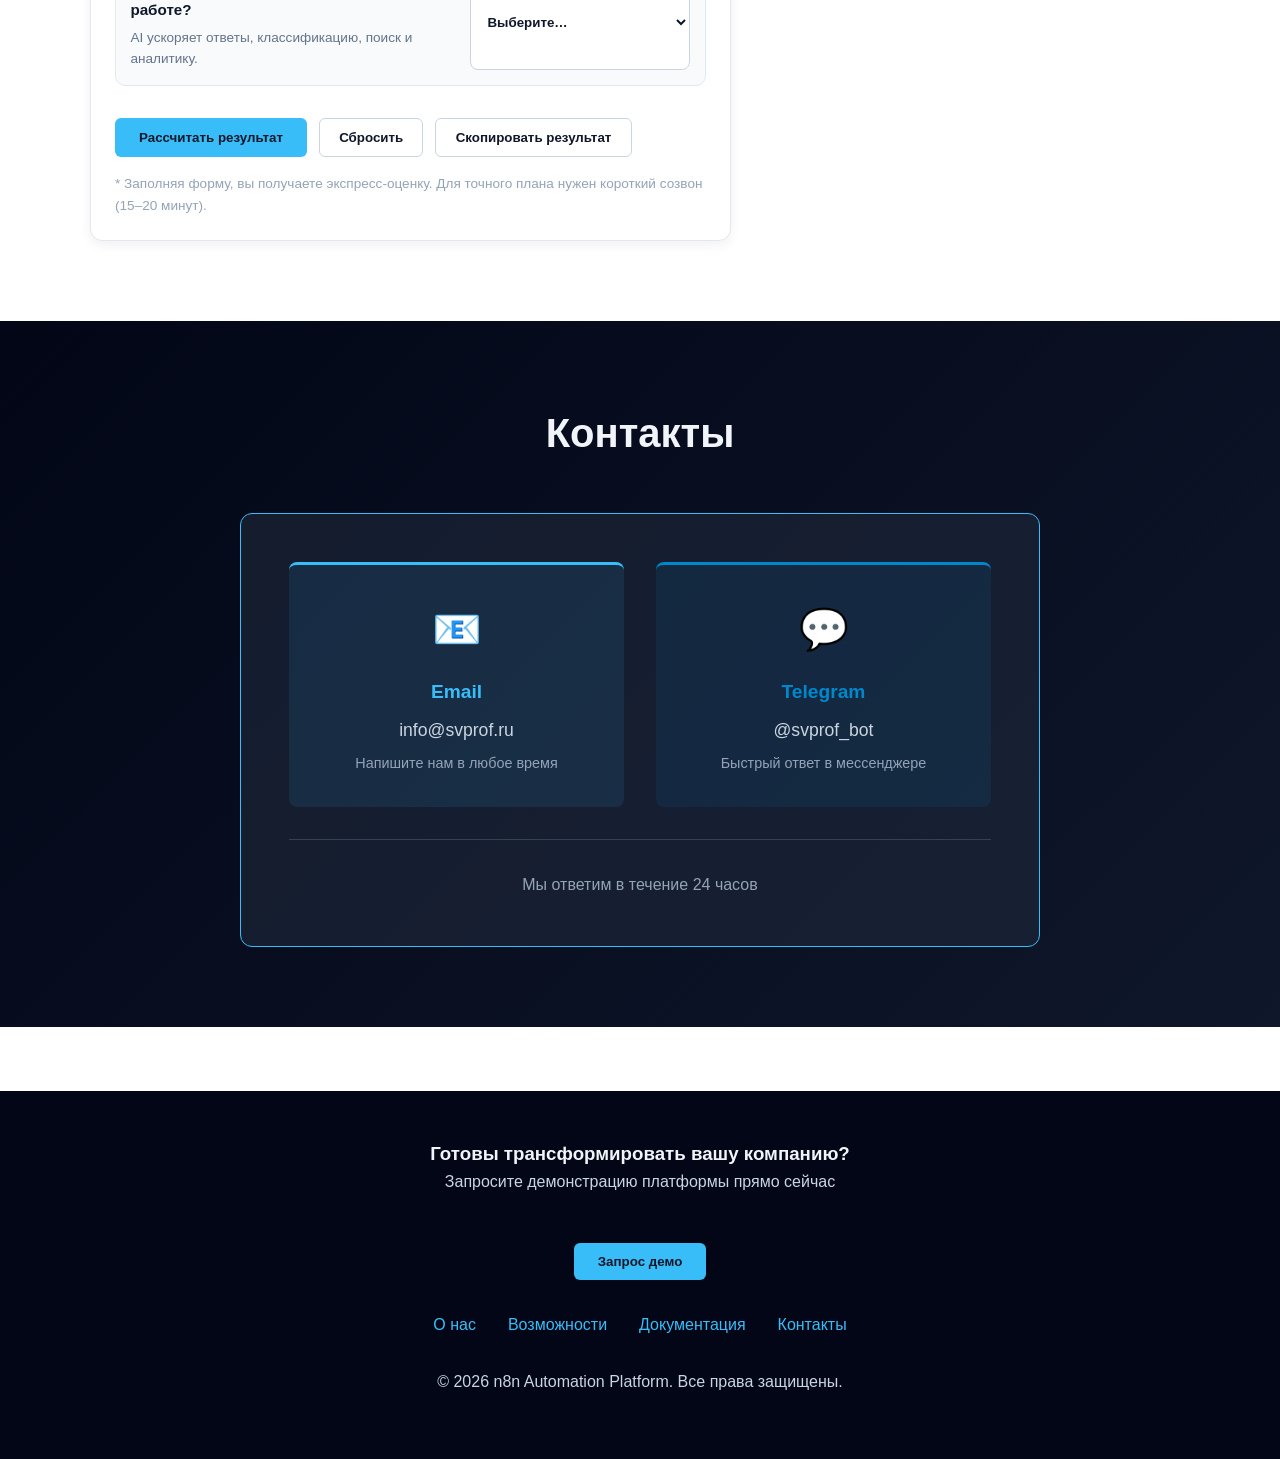
==== commit db976a74: "Audit" ====
--- a/index.html
+++ b/index.html
@@ -517,7 +517,207 @@
 @media (max-width: 768px) { :root { --header-offset: 96px; } }
 section[id] { scroll-margin-top: var(--header-offset); }
 
+
+        /* Audit Section */
+        .audit {
+            padding: 5rem 5%;
+            background-color: #ffffff;
+        }
+        .audit-wrap{
+            max-width: 1100px;
+            margin: 0 auto;
+            display: grid;
+            grid-template-columns: 1.2fr 0.8fr;
+            gap: 2rem;
+            align-items: start;
+        }
+        .audit-card{
+            background-color: #ffffff;
+            border-radius: 12px;
+            border: 1px solid #e2e8f0;
+            box-shadow: 0 4px 12px rgba(0, 0, 0, 0.06);
+            overflow: hidden;
+        }
+        .audit-head{
+            padding: 1.5rem 1.5rem 1rem 1.5rem;
+            background: linear-gradient(135deg, #020617 0%, #0f172a 100%);
+            color: #f1f5f9;
+            border-bottom: 1px solid rgba(56,189,248,0.35);
+        }
+        .audit-head h3{
+            font-size: 1.25rem;
+            margin-bottom: 0.4rem;
+        }
+        .audit-head p{
+            color: #cbd5e1;
+            font-size: 0.95rem;
+            margin: 0;
+        }
+        .audit-body{
+            padding: 1.5rem;
+        }
+        .audit-grid{
+            display: grid;
+            grid-template-columns: 1fr;
+            gap: 1rem;
+        }
+        .q{
+            display: grid;
+            grid-template-columns: 1fr 220px;
+            gap: 1rem;
+            padding: 0.9rem;
+            border-radius: 10px;
+            border: 1px solid #e2e8f0;
+            background: #f8fafc;
+        }
+        .q-title{
+            font-weight: 600;
+            color: #0f172a;
+            font-size: 0.95rem;
+        }
+        .q-hint{
+            color: #64748b;
+            font-size: 0.85rem;
+            margin-top: 0.25rem;
+        }
+        .q select{
+            width: 100%;
+            padding: 0.65rem 0.75rem;
+            border-radius: 8px;
+            border: 1px solid #cbd5e1;
+            background: #ffffff;
+            color: #0f172a;
+            font-weight: 600;
+        }
+        .audit-actions{
+            display:flex;
+            gap: 0.75rem;
+            flex-wrap: wrap;
+            margin-top: 1rem;
+        }
+        .btn-ghost{
+            background: transparent;
+            color: #0f172a;
+            padding: 0.7rem 1.2rem;
+            border: 1px solid #cbd5e1;
+            border-radius: 6px;
+            font-weight: 700;
+            cursor: pointer;
+            transition: all 0.3s;
+        }
+        .btn-ghost:hover{
+            border-color: #38bdf8;
+            box-shadow: 0 2px 8px rgba(56,189,248,0.2);
+        }
+        .audit-side{
+            display: grid;
+            gap: 1rem;
+            position: sticky;
+            top: calc(var(--header-offset) + 10px);
+        }
+        .score-card{
+            background: linear-gradient(135deg, #1e293b 0%, #0f172a 100%);
+            color: #f1f5f9;
+            padding: 1.5rem;
+            border-radius: 12px;
+            border: 1px solid rgba(56,189,248,0.35);
+            box-shadow: 0 4px 12px rgba(0, 0, 0, 0.10);
+        }
+        .score-top{
+            display:flex;
+            justify-content: space-between;
+            gap: 1rem;
+            align-items: center;
+        }
+        .badge{
+            display:inline-flex;
+            align-items:center;
+            gap:0.5rem;
+            padding: 0.35rem 0.65rem;
+            border-radius: 999px;
+            font-size: 0.85rem;
+            font-weight: 800;
+            background: rgba(56,189,248,0.18);
+            border: 1px solid rgba(56,189,248,0.35);
+            color: #e2e8f0;
+            white-space: nowrap;
+        }
+        .progress{
+            margin-top: 1rem;
+            background: rgba(148,163,184,0.2);
+            border-radius: 999px;
+            overflow: hidden;
+            height: 10px;
+            border: 1px solid rgba(148,163,184,0.25);
+        }
+        .progress > div{
+            height: 100%;
+            width: 0%;
+            background: #38bdf8;
+            transition: width 0.2s;
+        }
+        .score-main{
+            font-size: 2.2rem;
+            font-weight: 900;
+            color: #38bdf8;
+            margin-top: 0.7rem;
+        }
+        .score-sub{
+            color: #cbd5e1;
+            font-size: 0.95rem;
+            margin-top: 0.25rem;
+        }
+        .result-card{
+            background-color: #ffffff;
+            border-radius: 12px;
+            border: 1px solid #e2e8f0;
+            padding: 1.25rem 1.5rem;
+            box-shadow: 0 4px 12px rgba(0, 0, 0, 0.06);
+        }
+        .result-card h4{
+            font-size: 1.1rem;
+            margin-bottom: 0.5rem;
+            color: #0f172a;
+        }
+        .pill{
+            display:inline-block;
+            padding: 0.25rem 0.55rem;
+            border-radius: 999px;
+            font-size: 0.82rem;
+            font-weight: 800;
+            background: #f1f5f9;
+            border: 1px solid #e2e8f0;
+            color: #0f172a;
+            margin-right: 0.4rem;
+            margin-top: 0.25rem;
+        }
+        .muted{
+            color:#64748b;
+            font-size: 0.92rem;
+        }
+        .small{
+            font-size: 0.85rem;
+            color: #94a3b8;
+        }
+
+        @media (max-width: 980px) {
+            .audit-wrap{ grid-template-columns: 1fr; }
+            .audit-side{ position: static; }
+            .q{ grid-template-columns: 1fr; }
+        }
+
 </style>
+    <!-- Favicon -->
+    <link rel="icon" href="favicon.ico" sizes="any">
+    <link rel="icon" type="image/png" sizes="32x32" href="favicon-32x32.png">
+    <link rel="icon" type="image/png" sizes="16x16" href="favicon-16x16.png">
+    <link rel="apple-touch-icon" sizes="180x180" href="apple-touch-icon.png">
+
+
+    <!-- Cloudflare Web Analytics -->
+    <script defer src="https://static.cloudflareinsights.com/beacon.min.js"
+        data-cf-beacon='{"token":"69012921eb0d444dba63e1991c236ef8"}'></script>
+
 </head>
 <body>
     <!-- Navigation -->
@@ -527,9 +727,10 @@
             <li><a href="#problems">Проблемы</a></li>
             <li><a href="#benefits">Решения</a></li>
             <li><a href="#processes">Процессы</a></li>
+            <li><a href="#audit">Аудит</a></li>
             <li><a href="#kpi">Результаты</a></li>
             <li><a href="#contacts">Контакты</a></li>
-            <li><button class="btn-primary">Запрос демо</button></li>
+            <li><button class="btn-primary" data-scroll="#contacts">Запрос демо</button></li>
         </ul>
     </nav>
 
@@ -538,8 +739,8 @@
         <h1>Автоматизация Ваших процессов<br>на базе платформы <span class="highlight">n8n</span></h1>
         <p>Сквозная автоматизация всех отделов производственной компании: от HR до финансов</p>
         <div class="hero-buttons">
-            <button class="btn-primary">Начать бесплатно</button>
-            <button class="btn-secondary">Посмотреть демо</button>
+            <button class="btn-primary" data-scroll="#audit">Пройти экспресс-аудит</button>
+            <button class="btn-secondary" data-scroll="#contacts">Запросить демо</button>
         </div>
         <div class="hero-flow">
             <div class="flow-steps">
@@ -837,6 +1038,409 @@
             </div>
         </div>
     </section>
+
+
+    <!-- Audit Section -->
+    <section class="audit" id="audit">
+        <h2 class="section-title">Экспресс‑аудит: нужна ли вам <span class="accent">автоматизация</span>?</h2>
+
+        <div class="audit-wrap">
+            <div class="audit-card">
+                <div class="audit-head">
+                    <h3>Ответьте на 24 вопроса — получите индекс зрелости (0–100) и список быстрых улучшений</h3>
+                    <p>Это первичный аудит “узких мест”: ручная рутина, потери заявок, согласования, ДДС, интеграции и аналитика.</p>
+                </div>
+
+                <div class="audit-body">
+                    <form id="auditForm" class="audit-grid">
+                        <!-- A: Поток операций -->
+                        <div class="q" data-block="A">
+                            <div>
+                                <div class="q-title">1) Сколько заявок/операций обрабатывается в день?</div>
+                                <div class="q-hint">Чем больше поток — тем сильнее эффект от автоматизации.</div>
+                            </div>
+                            <select name="q1" required>
+                                <option value="" selected disabled>Выберите…</option>
+                                <option value="3">до 10</option>
+                                <option value="2">10–50</option>
+                                <option value="1">50–200</option>
+                                <option value="0">200+</option>
+                            </select>
+                        </div>
+
+                        <div class="q" data-block="A">
+                            <div>
+                                <div class="q-title">2) Сколько каналов входящих обращений используется?</div>
+                                <div class="q-hint">Email/телефон/мессенджеры/сайт/маркетплейсы.</div>
+                            </div>
+                            <select name="q2" required>
+                                <option value="" selected disabled>Выберите…</option>
+                                <option value="3">1</option>
+                                <option value="2">2–3</option>
+                                <option value="1">4–5</option>
+                                <option value="0">6+</option>
+                            </select>
+                        </div>
+
+                        <div class="q" data-block="A">
+                            <div>
+                                <div class="q-title">3) Где фиксируются заявки?</div>
+                                <div class="q-hint">Единая точка входа — ключ к контролю и SLA.</div>
+                            </div>
+                            <select name="q3" required>
+                                <option value="" selected disabled>Выберите…</option>
+                                <option value="3">В единой CRM/ERP</option>
+                                <option value="2">В одной таблице/системе</option>
+                                <option value="1">В нескольких таблицах/чатах</option>
+                                <option value="0">Часто не фиксируются</option>
+                            </select>
+                        </div>
+
+                        <div class="q" data-block="A">
+                            <div>
+                                <div class="q-title">4) Есть ручные “копировать‑вставить” между системами?</div>
+                                <div class="q-hint">Перенос данных вручную = ошибки и лишние часы.</div>
+                            </div>
+                            <select name="q4" required>
+                                <option value="" selected disabled>Выберите…</option>
+                                <option value="3">Нет</option>
+                                <option value="2">Редко</option>
+                                <option value="1">Регулярно</option>
+                                <option value="0">Постоянно</option>
+                            </select>
+                        </div>
+
+                        <div class="q" data-block="A">
+                            <div>
+                                <div class="q-title">5) Сколько времени уходит на регулярные отчеты (неделя/месяц)?</div>
+                                <div class="q-hint">Автообновление BI и витрин данных экономит десятки часов.</div>
+                            </div>
+                            <select name="q5" required>
+                                <option value="" selected disabled>Выберите…</option>
+                                <option value="3">0–2 часа</option>
+                                <option value="2">2–8 часов</option>
+                                <option value="1">8–20 часов</option>
+                                <option value="0">20+ часов</option>
+                            </select>
+                        </div>
+
+                        <div class="q" data-block="A">
+                            <div>
+                                <div class="q-title">6) Как часто возникают ошибки/переделки из‑за ручного ввода?</div>
+                                <div class="q-hint">Ошибки = потери денег, сроков и доверия клиента.</div>
+                            </div>
+                            <select name="q6" required>
+                                <option value="" selected disabled>Выберите…</option>
+                                <option value="3">Почти никогда</option>
+                                <option value="2">Иногда</option>
+                                <option value="1">Часто</option>
+                                <option value="0">Постоянно</option>
+                            </select>
+                        </div>
+
+                        <div class="q" data-block="A">
+                            <div>
+                                <div class="q-title">7) Есть повторяющиеся процессы по шаблону (согласования/уведомления/сверки)?</div>
+                                <div class="q-hint">Шаблонность — идеальный кандидат на n8n‑автоматизацию.</div>
+                            </div>
+                            <select name="q7" required>
+                                <option value="" selected disabled>Выберите…</option>
+                                <option value="3">Почти нет</option>
+                                <option value="2">1–2 процесса</option>
+                                <option value="1">3–5 процессов</option>
+                                <option value="0">6+ процессов</option>
+                            </select>
+                        </div>
+
+                        <!-- B: Продажи и клиенты -->
+                        <div class="q" data-block="B">
+                            <div>
+                                <div class="q-title">8) Теряются ли заявки/обращения клиентов?</div>
+                                <div class="q-hint">Потеря заявки = прямой минус к выручке.</div>
+                            </div>
+                            <select name="q8" required>
+                                <option value="" selected disabled>Выберите…</option>
+                                <option value="3">Нет</option>
+                                <option value="2">Редко</option>
+                                <option value="1">Иногда</option>
+                                <option value="0">Часто</option>
+                            </select>
+                        </div>
+
+                        <div class="q" data-block="B">
+                            <div>
+                                <div class="q-title">9) Среднее время первого ответа клиенту</div>
+                                <div class="q-hint">Скорость реакции — один из главных факторов конверсии.</div>
+                            </div>
+                            <select name="q9" required>
+                                <option value="" selected disabled>Выберите…</option>
+                                <option value="3">до 15 минут</option>
+                                <option value="2">до 1 часа</option>
+                                <option value="1">до 4 часов</option>
+                                <option value="0">1 день и более</option>
+                            </select>
+                        </div>
+
+                        <div class="q" data-block="B">
+                            <div>
+                                <div class="q-title">10) Контроль статусов и напоминания менеджерам</div>
+                                <div class="q-hint">Авто‑напоминания и SLA‑эскалации “держат” сделки в потоке.</div>
+                            </div>
+                            <select name="q10" required>
+                                <option value="" selected disabled>Выберите…</option>
+                                <option value="3">Автоматически</option>
+                                <option value="2">Частично</option>
+                                <option value="1">Вручную</option>
+                                <option value="0">Нет</option>
+                            </select>
+                        </div>
+
+                        <div class="q" data-block="B">
+                            <div>
+                                <div class="q-title">11) КП/счета/договоры создаются автоматически из данных заказа?</div>
+                                <div class="q-hint">Автогенерация документов снижает ошибки и ускоряет оплату.</div>
+                            </div>
+                            <select name="q11" required>
+                                <option value="" selected disabled>Выберите…</option>
+                                <option value="3">Да</option>
+                                <option value="2">Частично</option>
+                                <option value="1">Редко</option>
+                                <option value="0">Нет, всё вручную</option>
+                            </select>
+                        </div>
+
+                        <div class="q" data-block="B">
+                            <div>
+                                <div class="q-title">12) Есть стандарты обработки обращений (шаблоны/FAQ/скрипты)?</div>
+                                <div class="q-hint">Это основа для бота и AI‑ассистента.</div>
+                            </div>
+                            <select name="q12" required>
+                                <option value="" selected disabled>Выберите…</option>
+                                <option value="3">Да</option>
+                                <option value="2">Частично</option>
+                                <option value="1">Почти нет</option>
+                                <option value="0">Нет</option>
+                            </select>
+                        </div>
+
+                        <div class="q" data-block="B">
+                            <div>
+                                <div class="q-title">13) Согласование скидок/цен/условий тормозит продажи?</div>
+                                <div class="q-hint">Маршрут согласований + лимиты = быстрее сделки.</div>
+                            </div>
+                            <select name="q13" required>
+                                <option value="" selected disabled>Выберите…</option>
+                                <option value="3">Нет</option>
+                                <option value="2">Иногда</option>
+                                <option value="1">Регулярно</option>
+                                <option value="0">Постоянно</option>
+                            </select>
+                        </div>
+
+                        <!-- C: Деньги и документы -->
+                        <div class="q" data-block="C">
+                            <div>
+                                <div class="q-title">14) Есть платежный календарь и прогноз ДДС (ВДДС)?</div>
+                                <div class="q-hint">Без прогноза ДДС тяжело управлять кассовыми разрывами.</div>
+                            </div>
+                            <select name="q14" required>
+                                <option value="" selected disabled>Выберите…</option>
+                                <option value="3">Да, в системе</option>
+                                <option value="2">Да, в Excel</option>
+                                <option value="1">Эпизодически</option>
+                                <option value="0">Нет</option>
+                            </select>
+                        </div>
+
+                        <div class="q" data-block="C">
+                            <div>
+                                <div class="q-title">15) Контроль дебиторки и просрочек</div>
+                                <div class="q-hint">Авто‑напоминания + статус оплат сильно сокращают DSO.</div>
+                            </div>
+                            <select name="q15" required>
+                                <option value="" selected disabled>Выберите…</option>
+                                <option value="3">Автоматический</option>
+                                <option value="2">Частично</option>
+                                <option value="1">Вручную</option>
+                                <option value="0">Практически отсутствует</option>
+                            </select>
+                        </div>
+
+                        <div class="q" data-block="C">
+                            <div>
+                                <div class="q-title">16) Согласование оплат/счетов/договоров</div>
+                                <div class="q-hint">Согласования через чаты = потери времени и непрозрачность.</div>
+                            </div>
+                            <select name="q16" required>
+                                <option value="" selected disabled>Выберите…</option>
+                                <option value="3">Через систему</option>
+                                <option value="2">Частично</option>
+                                <option value="1">Почта/чаты</option>
+                                <option value="0">“Ногами”, без контроля</option>
+                            </select>
+                        </div>
+
+                        <div class="q" data-block="C">
+                            <div>
+                                <div class="q-title">17) Сколько этапов согласований в ключевых процессах?</div>
+                                <div class="q-hint">Чем больше этапов — тем важнее маршрут и контроль зависаний.</div>
+                            </div>
+                            <select name="q17" required>
+                                <option value="" selected disabled>Выберите…</option>
+                                <option value="3">1</option>
+                                <option value="2">2–3</option>
+                                <option value="1">4–5</option>
+                                <option value="0">6+</option>
+                            </select>
+                        </div>
+
+                        <div class="q" data-block="C">
+                            <div>
+                                <div class="q-title">18) Видно ли, где и у кого чаще всего “зависают” документы?</div>
+                                <div class="q-hint">Трассируемость — база для управляемости и улучшений.</div>
+                            </div>
+                            <select name="q18" required>
+                                <option value="" selected disabled>Выберите…</option>
+                                <option value="3">Да</option>
+                                <option value="2">Частично</option>
+                                <option value="1">Сложно</option>
+                                <option value="0">Нет</option>
+                            </select>
+                        </div>
+
+                        <!-- D: Системы, данные, BI -->
+                        <div class="q" data-block="D">
+                            <div>
+                                <div class="q-title">19) Уровень ИТ‑контура (учётка/CRM/BI)</div>
+                                <div class="q-hint">Чем более структурирован ИТ‑контур — тем быстрее внедрение.</div>
+                            </div>
+                            <select name="q19" required>
+                                <option value="" selected disabled>Выберите…</option>
+                                <option value="3">ERP/1С + CRM + BI</option>
+                                <option value="2">ERP/1С + CRM</option>
+                                <option value="1">Только ERP/1С</option>
+                                <option value="0">В основном Excel</option>
+                            </select>
+                        </div>
+
+                        <div class="q" data-block="D">
+                            <div>
+                                <div class="q-title">20) Интеграции между системами</div>
+                                <div class="q-hint">Интеграции убирают ручной перенос данных.</div>
+                            </div>
+                            <select name="q20" required>
+                                <option value="" selected disabled>Выберите…</option>
+                                <option value="3">Есть</option>
+                                <option value="2">Частично</option>
+                                <option value="1">Почти нет</option>
+                                <option value="0">Нет</option>
+                            </select>
+                        </div>
+
+                        <div class="q" data-block="D">
+                            <div>
+                                <div class="q-title">21) Качество справочников (контрагенты/номенклатура/НСИ)</div>
+                                <div class="q-hint">“Грязные” данные мешают автоматизации и аналитике.</div>
+                            </div>
+                            <select name="q21" required>
+                                <option value="" selected disabled>Выберите…</option>
+                                <option value="3">Корректные</option>
+                                <option value="2">Есть нюансы</option>
+                                <option value="1">Много дублей</option>
+                                <option value="0">Сильно проблемные</option>
+                            </select>
+                        </div>
+
+                        <div class="q" data-block="D">
+                            <div>
+                                <div class="q-title">22) BI‑дашборды для собственника/руководителей</div>
+                                <div class="q-hint">Если нет “приборной панели”, управление превращается в пожаротушение.</div>
+                            </div>
+                            <select name="q22" required>
+                                <option value="" selected disabled>Выберите…</option>
+                                <option value="3">Есть</option>
+                                <option value="2">Частично</option>
+                                <option value="1">Пробуем</option>
+                                <option value="0">Нет</option>
+                            </select>
+                        </div>
+
+                        <div class="q" data-block="D">
+                            <div>
+                                <div class="q-title">23) Частота обновления данных/отчетности</div>
+                                <div class="q-hint">Быстрее данные → быстрее решения → меньше потерь.</div>
+                            </div>
+                            <select name="q23" required>
+                                <option value="" selected disabled>Выберите…</option>
+                                <option value="3">Онлайн</option>
+                                <option value="2">Ежедневно</option>
+                                <option value="1">Раз в неделю</option>
+                                <option value="0">“Когда попросили”</option>
+                            </select>
+                        </div>
+
+                        <div class="q" data-block="D">
+                            <div>
+                                <div class="q-title">24) Используете AI/ботов/ассистентов в работе?</div>
+                                <div class="q-hint">AI ускоряет ответы, классификацию, поиск и аналитику.</div>
+                            </div>
+                            <select name="q24" required>
+                                <option value="" selected disabled>Выберите…</option>
+                                <option value="3">Да</option>
+                                <option value="2">Тестируем</option>
+                                <option value="1">Планируем</option>
+                                <option value="0">Нет</option>
+                            </select>
+                        </div>
+
+                        <div class="audit-actions">
+                            <button type="submit" class="btn-primary">Рассчитать результат</button>
+                            <button type="button" id="resetAudit" class="btn-ghost">Сбросить</button>
+                            <button type="button" id="copyAudit" class="btn-ghost">Скопировать результат</button>
+                        </div>
+
+                        <p class="small">* Заполняя форму, вы получаете экспресс‑оценку. Для точного плана нужен короткий созвон (15–20 минут).</p>
+                    </form>
+                </div>
+            </div>
+
+            <div class="audit-side">
+                <div class="score-card" id="scoreCard">
+                    <div class="score-top">
+                        <div class="badge">📌 Индекс зрелости</div>
+                        <div class="badge" id="completionBadge">0/24</div>
+                    </div>
+                    <div class="progress" aria-label="progress"><div id="progressBar"></div></div>
+
+                    <div class="score-main" id="scoreValue">—</div>
+                    <div class="score-sub" id="scoreLevel">Заполните ответы, чтобы увидеть результат</div>
+                    <div class="small" id="scoreNeed"></div>
+                </div>
+
+                <div class="result-card">
+                    <h4>Что вы получите</h4>
+                    <div class="muted">
+                        <span class="pill">ТОП‑3 зоны потерь</span>
+                        <span class="pill">ТОП‑3 quick wins</span>
+                        <span class="pill">Рекомендации по n8n</span>
+                        <span class="pill">Оценка готовности к AI</span>
+                    </div>
+                    <p class="muted" style="margin-top: 0.75rem;">
+                        По вашему чек‑листу мы подготовим краткий план: <strong>что автоматизировать в первую очередь</strong> и <strong>какой эффект ожидать</strong>.
+                    </p>
+                    <p class="small" style="margin-top: 0.5rem;">
+                        Хотите разбор результата? Напишите на <a href="mailto:info@svprof.ru" style="color:#38bdf8; text-decoration:none;">info@svprof.ru</a> или в Telegram <a href="https://t.me/svprof_bot" style="color:#38bdf8; text-decoration:none;">@svprof_bot</a>.
+                    </p>
+                </div>
+
+                <div class="result-card" id="recommendCard" style="display:none;">
+                    <h4>Ваши рекомендации</h4>
+                    <div id="recommendText" class="muted"></div>
+                </div>
+            </div>
+        </div>
+    </section>
+
 
     <!-- Contacts Section -->
     <section id="contacts" style="padding: 5rem 5%; background: linear-gradient(135deg, #020617 0%, #0f172a 100%); color: #f1f5f9;">
@@ -872,7 +1476,7 @@
     <footer>
         <h3>Готовы трансформировать вашу компанию?</h3>
         <p>Запросите демонстрацию платформы прямо сейчас</p>
-        <button class="btn-primary" style="margin: 2rem 0;">Запрос демо</button>
+        <button class="btn-primary" style="margin: 2rem 0;" data-scroll="#contacts">Запрос демо</button>
         <div class="footer-links">
             <a href="#">О нас</a>
             <a href="#">Возможности</a>
@@ -882,5 +1486,171 @@
         <p>&copy; 2026 n8n Automation Platform. Все права защищены.</p>
     </footer>
 
+
+<script>
+(function(){
+  const form = document.getElementById('auditForm');
+  if(!form) return;
+
+  const selects = Array.from(form.querySelectorAll('select'));
+  const scoreValue = document.getElementById('scoreValue');
+  const scoreLevel = document.getElementById('scoreLevel');
+  const scoreNeed = document.getElementById('scoreNeed');
+  const completionBadge = document.getElementById('completionBadge');
+  const progressBar = document.getElementById('progressBar');
+  const recommendCard = document.getElementById('recommendCard');
+  const recommendText = document.getElementById('recommendText');
+
+  const totalQuestions = selects.length;
+  const maxPerQ = 3;
+  const maxTotal = totalQuestions * maxPerQ;
+
+  function clamp(n, a, b){ return Math.min(Math.max(n,a),b); }
+
+  function getMaturity(){
+    let answered = 0;
+    let sum = 0;
+    const blockSum = {A:0,B:0,C:0,D:0};
+    const blockCnt = {A:0,B:0,C:0,D:0};
+
+    selects.forEach(sel => {
+      const v = sel.value;
+      const q = sel.closest('.q');
+      const block = (q && q.dataset && q.dataset.block) ? q.dataset.block : 'A';
+      blockCnt[block] += 1;
+
+      if(v !== ''){
+        answered += 1;
+        const num = parseInt(v,10);
+        if(!isNaN(num)) { sum += num; blockSum[block] += num; }
+      }
+    });
+
+    const maturity = answered ? Math.round((sum / maxTotal) * 100) : null;
+    const completion = Math.round((answered / totalQuestions) * 100);
+
+    const blockAvg = {};
+    Object.keys(blockSum).forEach(k => {
+      blockAvg[k] = blockCnt[k] ? (blockSum[k] / (blockCnt[k]*maxPerQ)) : 0; // 0..1
+    });
+
+    return { maturity, answered, completion, blockAvg };
+  }
+
+  function levelFromScore(score){
+    if(score === null) return {label: "Заполните ответы, чтобы увидеть результат", emoji:"📝"};
+    if(score <= 25) return {label:"Ручное управление. Высокий потенциал эффекта от автоматизации.", emoji:"🔥"};
+    if(score <= 50) return {label:"Частичная управляемость. Есть быстрые точки автоматизации (2–4 недели).", emoji:"⚡"};
+    if(score <= 75) return {label:"Хорошая база. Нужны интеграции, регламенты и BI‑контур.", emoji:"✅"};
+    return {label:"Высокая зрелость. Можно внедрять AI‑агентов и предиктивную аналитику.", emoji:"🤖"};
+  }
+
+  function recommendations(blockAvg){
+    // lower avg => more pain
+    const entries = Object.entries(blockAvg).sort((a,b)=>a[1]-b[1]);
+    const top = entries.slice(0,2).map(x=>x[0]);
+
+    const map = {
+      A: {
+        title:"Поток операций и ручная рутина",
+        quick:["Интеграции между системами (убрать копипаст)", "Автоматизация отчетов и выгрузок", "Единый реестр заявок/операций + уведомления"]
+      },
+      B: {
+        title:"Продажи и сервис",
+        quick:["Единый вход заявок из всех каналов", "SLA‑контроль: напоминания/эскалации", "Автогенерация КП/счетов/договоров"]
+      },
+      C: {
+        title:"Деньги и документооборот",
+        quick:["Маршруты согласований оплат/счетов/договоров", "Платежный календарь + прогноз ДДС", "Автоконтроль дебиторки и просрочек"]
+      },
+      D: {
+        title:"Данные и аналитика",
+        quick:["Очистка НСИ/справочников (дубли, ошибки)", "Витрина данных + BI‑дашборды", "Подготовка базы для AI (FAQ, классификация, поиск)"]
+      }
+    };
+
+    const blocks = top.map(k => map[k]);
+    const text = `
+      <p><strong>ТОП‑зоны потерь:</strong> ${blocks.map(b=>b.title).join(", ")}.</p>
+      <p><strong>Quick wins (что можно сделать в первую очередь):</strong></p>
+      <ol style="margin:0.5rem 0 0 1.2rem;">
+        ${blocks.flatMap(b=>b.quick.slice(0,2)).slice(0,3).map(x=>`<li>${x}</li>`).join("")}
+      </ol>
+    `;
+    return text;
+  }
+
+  function updateUI(){
+    const {maturity, answered, completion, blockAvg} = getMaturity();
+
+    completionBadge.textContent = `${answered}/${totalQuestions}`;
+    progressBar.style.width = `${clamp(completion,0,100)}%`;
+
+    if(maturity === null){
+      scoreValue.textContent = "—";
+      scoreLevel.textContent = "Заполните ответы, чтобы увидеть результат";
+      scoreNeed.textContent = "";
+      recommendCard.style.display = "none";
+      return;
+    }
+
+    scoreValue.textContent = `${maturity}/100`;
+    const lvl = levelFromScore(maturity);
+    scoreLevel.textContent = `${lvl.emoji} ${lvl.label}`;
+
+    const need = 100 - maturity;
+    scoreNeed.textContent = `Потенциал эффекта: примерно ${need}/100 (чем выше — тем больше “запас” улучшений).`;
+
+    // show recommendations once > 50% answered
+    if(answered >= Math.ceil(totalQuestions*0.5)){
+      recommendText.innerHTML = recommendations(blockAvg);
+      recommendCard.style.display = "block";
+    } else {
+      recommendCard.style.display = "none";
+    }
+  }
+
+  // init
+  selects.forEach(sel => sel.addEventListener('change', updateUI));
+  updateUI();
+
+  form.addEventListener('submit', function(e){
+    e.preventDefault();
+    updateUI();
+    // мягко прокручиваем к карточке результата
+    document.getElementById('scoreCard')?.scrollIntoView({behavior:'smooth', block:'start'});
+  });
+
+  document.getElementById('resetAudit')?.addEventListener('click', function(){
+    selects.forEach(s => s.value = "");
+    updateUI();
+  });
+
+  document.getElementById('copyAudit')?.addEventListener('click', async function(){
+    const {maturity, answered} = getMaturity();
+    const text = maturity === null
+      ? "Экспресс-аудит SVProf: результат пока не рассчитан — заполните вопросы."
+      : `Экспресс-аудит SVProf: индекс зрелости ${maturity}/100. Заполнено ${answered}/${totalQuestions}.`;
+    try{
+      await navigator.clipboard.writeText(text);
+      this.textContent = "Скопировано ✓";
+      setTimeout(()=>this.textContent="Скопировать результат", 1500);
+    } catch(err){
+      alert("Не удалось скопировать. Вы можете выделить и скопировать текст вручную: " + text);
+    }
+  });
+
+  // Smooth scroll for buttons/links with data-scroll
+  document.querySelectorAll('[data-scroll]').forEach(el=>{
+    el.addEventListener('click', function(){
+      const target = this.getAttribute('data-scroll');
+      if(!target) return;
+      const node = document.querySelector(target);
+      if(node) node.scrollIntoView({behavior:'smooth', block:'start'});
+    });
+  });
+})();
+</script>
+
 </body>
 </html>
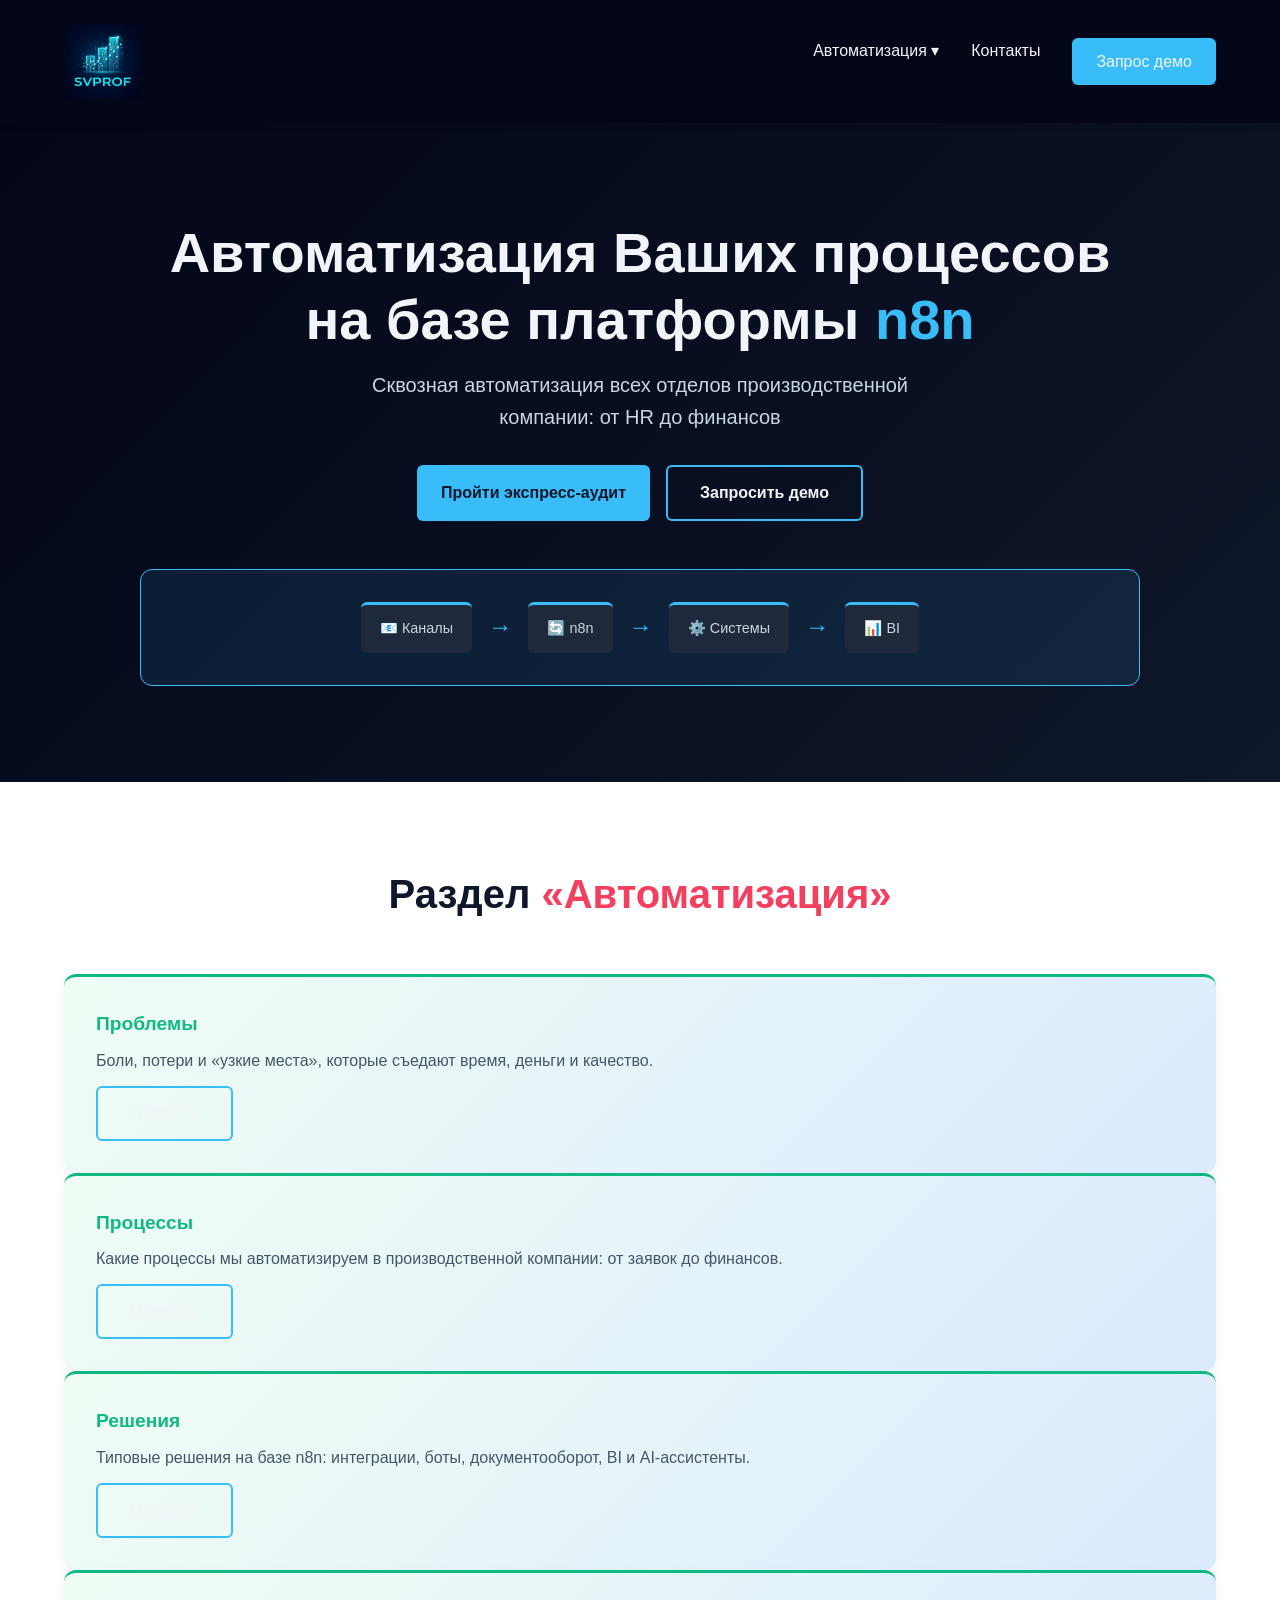
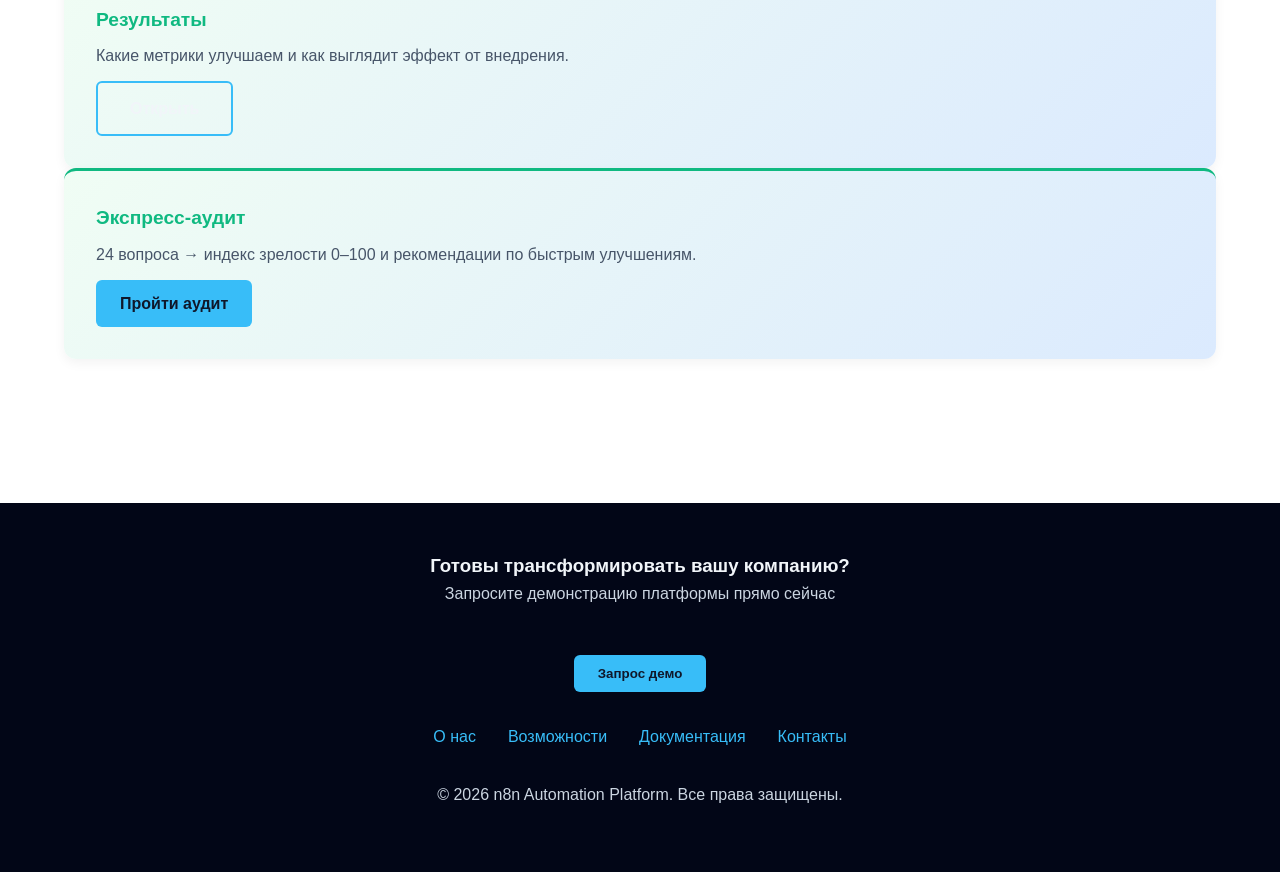
==== commit 884c5871: "Multipage" ====
--- a/index.html
+++ b/index.html
@@ -3,7 +3,7 @@
 <head>
     <meta charset="UTF-8">
     <meta name="viewport" content="width=device-width, initial-scale=1.0">
-    <title>n8n - Платформа автоматизации процессов</title>
+    <title>SVProf — Автоматизация</title>
     <style>
         * {
             margin: 0;
@@ -706,6 +706,46 @@
             .q{ grid-template-columns: 1fr; }
         }
 
+
+        /* Multi-page nav dropdown */
+        .nav-links .dropdown { position: relative; }
+        .nav-links .dropdown-menu{
+            display:none;
+            position:absolute;
+            top: 100%;
+            left: 0;
+            background: rgba(15, 23, 42, 0.98);
+            border: 1px solid rgba(56,189,248,0.25);
+            border-radius: 12px;
+            padding: 0.6rem;
+            min-width: 220px;
+            box-shadow: 0 12px 30px rgba(0,0,0,0.25);
+            z-index: 999;
+        }
+        .nav-links .dropdown-menu li{ margin: 0; }
+        .nav-links .dropdown-menu a{
+            display:block;
+            padding: 0.55rem 0.75rem;
+            border-radius: 10px;
+            color: #e2e8f0;
+            text-decoration: none;
+            font-weight: 700;
+            white-space: nowrap;
+        }
+        .nav-links .dropdown-menu a:hover{
+            background: rgba(56,189,248,0.14);
+            color: #ffffff;
+        }
+        .nav-links .dropdown:hover .dropdown-menu{ display:block; }
+
+        /* Allow button style on <a> */
+        a.btn-primary, a.btn-secondary{
+            display: inline-flex;
+            align-items: center;
+            justify-content: center;
+            text-decoration: none;
+        }
+
 </style>
     <!-- Favicon -->
     <link rel="icon" href="favicon.ico" sizes="any">
@@ -720,27 +760,32 @@
 
 </head>
 <body>
+
     <!-- Navigation -->
     <nav>
-        <a href="#" class="logo"><img src="svprof_logo.png" alt="SVPROF" style="height: 75px; object-fit: contain; display: block;"></a>
+        <a href="../automation/index.html" class="logo"><img src="../svprof_logo.png" alt="SVPROF" style="height: 75px; object-fit: contain; display: block;"></a>
         <ul class="nav-links">
-            <li><a href="#problems">Проблемы</a></li>
-            <li><a href="#benefits">Решения</a></li>
-            <li><a href="#processes">Процессы</a></li>
-            <li><a href="#audit">Аудит</a></li>
-            <li><a href="#kpi">Результаты</a></li>
-            <li><a href="#contacts">Контакты</a></li>
-            <li><button class="btn-primary" data-scroll="#contacts">Запрос демо</button></li>
+            <li class="dropdown">
+                <a href="../automation/index.html">Автоматизация ▾</a>
+                <ul class="dropdown-menu">
+                    <li><a href="../automation/problems.html">Проблемы</a></li>
+                    <li><a href="../automation/processes.html">Процессы</a></li>
+                    <li><a href="../automation/solutions.html">Решения</a></li>
+                    <li><a href="../automation/results.html">Результаты</a></li>
+                    <li><a href="../automation/audit.html">Аудит</a></li>
+                </ul>
+            </li>
+            <li><a href="../contacts.html">Контакты</a></li>
+            <li><a class="btn-primary" href="../contacts.html">Запрос демо</a></li>
         </ul>
     </nav>
 
-    <!-- Hero Section -->
-    <section class="hero">
+<section class="hero">
         <h1>Автоматизация Ваших процессов<br>на базе платформы <span class="highlight">n8n</span></h1>
         <p>Сквозная автоматизация всех отделов производственной компании: от HR до финансов</p>
         <div class="hero-buttons">
-            <button class="btn-primary" data-scroll="#audit">Пройти экспресс-аудит</button>
-            <button class="btn-secondary" data-scroll="#contacts">Запросить демо</button>
+            <a class="btn-primary" href="audit.html">Пройти экспресс-аудит</a>
+            <a class="btn-secondary" href="../contacts.html">Запросить демо</a>
         </div>
         <div class="hero-flow">
             <div class="flow-steps">
@@ -755,725 +800,38 @@
         </div>
     </section>
 
-    <!-- Problems Section -->
-    <section class="problems" id="problems">
-        <h2 class="section-title">Текущие <span class="accent">боли</span> компании</h2>
-        <div class="problems-grid">
-            <div class="problem-card">
-                <div class="icon">📧</div>
-                <h3>Каналы разрозненны</h3>
-                <p>Email, WhatsApp, Telegram, звонки — всё врозь, информация теряется</p>
+    <section class="benefits" id="automation-overview">
+        <h2 class="section-title">Раздел <span class="accent">«Автоматизация»</span></h2>
+        <div class="benefits-container">
+            <div class="benefit-card">
+                <h3>Проблемы</h3>
+                <p>Боли, потери и «узкие места», которые съедают время, деньги и качество.</p>
+                <a class="btn-secondary" href="problems.html" style="margin-top: 0.75rem; display:inline-flex;">Открыть</a>
             </div>
-            <div class="problem-card">
-                <div class="icon">❌</div>
-                <h3>Заявки теряются</h3>
-                <p>Нет единого входа, потери в процессе, невозможно отследить</p>
+            <div class="benefit-card">
+                <h3>Процессы</h3>
+                <p>Какие процессы мы автоматизируем в производственной компании: от заявок до финансов.</p>
+                <a class="btn-secondary" href="processes.html" style="margin-top: 0.75rem; display:inline-flex;">Открыть</a>
             </div>
-            <div class="problem-card">
-                <div class="icon">⏱️</div>
-                <h3>Ручной контроль</h3>
-                <p>Ручная проверка сроков, согласований, эскалаций — времязатратно</p>
+            <div class="benefit-card">
+                <h3>Решения</h3>
+                <p>Типовые решения на базе n8n: интеграции, боты, документооборот, BI и AI‑ассистенты.</p>
+                <a class="btn-secondary" href="solutions.html" style="margin-top: 0.75rem; display:inline-flex;">Открыть</a>
             </div>
-            <div class="problem-card">
-                <div class="icon">📊</div>
-                <h3>Нет метрик</h3>
-                <p>SLA размыты, невозможно отследить проблемы и причины</p>
+            <div class="benefit-card">
+                <h3>Результаты</h3>
+                <p>Какие метрики улучшаем и как выглядит эффект от внедрения.</p>
+                <a class="btn-secondary" href="results.html" style="margin-top: 0.75rem; display:inline-flex;">Открыть</a>
             </div>
-            <div class="problem-card">
-                <div class="icon">🔍</div>
-                <h3>Слабая трассируемость</h3>
-                <p>Почему сорвали сроки? Где ошибка? Ответа нет</p>
-            </div>
-            <div class="problem-card">
-                <div class="icon">💸</div>
-                <h3>Потери эффективности</h3>
-                <p>Простои, задержки, избыточные запасы, лишние расходы</p>
+            <div class="benefit-card">
+                <h3>Экспресс‑аудит</h3>
+                <p>24 вопроса → индекс зрелости 0–100 и рекомендации по быстрым улучшениям.</p>
+                <a class="btn-primary" href="audit.html" style="margin-top: 0.75rem; display:inline-flex;">Пройти аудит</a>
             </div>
         </div>
     </section>
 
-    <!-- Benefits Section -->
-    <section class="benefits" id="benefits">
-        <h2 class="section-title">Цели внедрения <span class="accent-green">платформы</span></h2>
-        <div class="benefits-grid">
-            <div class="benefit-card">
-                <div class="icon">⚡</div>
-                <h3>Убрать ручную рутину</h3>
-                <p>Автоматизировать 70% рутинных операций, освободить сотрудников для стратегии</p>
-            </div>
-            <div class="benefit-card">
-                <div class="icon">🎯</div>
-                <h3>Контроль SLA</h3>
-                <p>Автоматические эскалации, 100% прозрачность, ни один заказ не потеряется</p>
-            </div>
-            <div class="benefit-card">
-                <div class="icon">🚀</div>
-                <h3>Скорость реакции</h3>
-                <p>От часов к минутам в критичных процессах — быстро реагируем на изменения</p>
-            </div>
-            <div class="benefit-card">
-                <div class="icon">📐</div>
-                <h3>Единая архитектура</h3>
-                <p>Централизованные данные, полный аудит, видимость всего происходящего</p>
-            </div>
-            <div class="benefit-card">
-                <div class="icon">🤖</div>
-                <h3>Основа для AI</h3>
-                <p>Подготовка к машинному обучению, прогнозированию, предиктивному анализу</p>
-            </div>
-            <div class="benefit-card">
-                <div class="icon">💰</div>
-                <h3>Снижение затрат</h3>
-                <p>Сокращение ручного труда, оптимизация запасов, снижение потерь на 30-40%</p>
-            </div>
-        </div>
-    </section>
-
-    <!-- Architecture Section -->
-    <section class="architecture">
-        <h2 class="section-title">Принципиальная <span class="accent">архитектура</span></h2>
-        <div class="arch-diagram">
-            <div class="arch-layer">
-                <p style="color: #94a3b8; font-size: 0.9rem;">ВХОДЫ</p>
-                <div class="arch-items">
-                    <div class="arch-item">📧 Email</div>
-                    <div class="arch-item">💬 Telegram</div>
-                    <div class="arch-item">☎️ Телефония</div>
-                    <div class="arch-item">⚙️ CRM/ERP</div>
-                    <div class="arch-item">🏭 MES/SCADA</div>
-                </div>
-            </div>
-            <div class="arch-arrow">↓</div>
-            <div class="arch-layer">
-                <div style="background: linear-gradient(135deg, rgba(56, 189, 248, 0.2), rgba(6, 182, 212, 0.1)); border: 2px solid #38bdf8; border-radius: 8px; padding: 1.5rem; margin: 0 auto; max-width: 400px;">
-                    <p style="font-size: 1.3rem; font-weight: 700; color: #38bdf8; margin-bottom: 0.5rem;">🔄 N8N - Process Bus</p>
-                    <p style="font-size: 0.9rem; color: #cbd5e1;">Маршрутизация • Согласования • Задачи • SLA • Уведомления</p>
-                </div>
-            </div>
-            <div class="arch-arrow">↓</div>
-            <div class="arch-layer">
-                <p style="color: #94a3b8; font-size: 0.9rem;">ВЫХОДЫ</p>
-                <div class="arch-items">
-                    <div class="arch-item">📊 BI Dashboard</div>
-                    <div class="arch-item">🔐 PostgreSQL</div>
-                    <div class="arch-item">📝 Журнал аудита</div>
-                    <div class="arch-item">🔔 Оповещения</div>
-                </div>
-            </div>
-        </div>
-    </section>
-
-    <!-- Processes Section -->
-    <section class="processes" id="processes">
-        <h2 class="section-title">Сквозные процессы автоматизации</h2>
-        <div class="processes-grid">
-            <div class="process-card">
-                <div class="process-icon">👥</div>
-                <h3>HR: найм и онбординг</h3>
-                <ul class="process-list">
-                    <li>Автоответы + скоринг CV</li>
-                    <li>Воронка найма в одной системе</li>
-                    <li>Автоонбординг (доступы, пропуск)</li>
-                    <li>Обучение с отслеживанием</li>
-                </ul>
-                <div class="process-kpi">📈 Time-to-Hire: 30→10 дней</div>
-            </div>
-
-            <div class="process-card">
-                <div class="process-icon">💰</div>
-                <h3>Продажи: лиды не теряются</h3>
-                <ul class="process-list">
-                    <li>Единый вход всех лидов</li>
-                    <li>Справедливое распределение</li>
-                    <li>SLA контроль с эскалациями</li>
-                    <li>Автодокументы (КП, счёт)</li>
-                </ul>
-                <div class="process-kpi">⏰ Ответ на лид: 2ч → 15 мин</div>
-            </div>
-
-            <div class="process-card">
-                <div class="process-icon">📣</div>
-                <h3>Маркетинг: аналитика рынка</h3>
-                <ul class="process-list">
-                    <li>Мониторинг конкурентов</li>
-                    <li>Отслеживание упоминаний</li>
-                    <li>ROMI по каналам</li>
-                    <li>Оптимизация бюджета</li>
-                </ul>
-                <div class="process-kpi">🎯 ROI на основе данных</div>
-            </div>
-
-            <div class="process-card">
-                <div class="process-icon">🛒</div>
-                <h3>Закупки: от заявки к поставке</h3>
-                <ul class="process-list">
-                    <li>Автозаявки по уровню</li>
-                    <li>Сбор и сравнение КП</li>
-                    <li>Контроль сроков поставок</li>
-                    <li>Сверка документов</li>
-                </ul>
-                <div class="process-kpi">✓ OTD поставщиков ↑ 20-30%</div>
-            </div>
-
-            <div class="process-card">
-                <div class="process-icon">🏭</div>
-                <h3>Производство: план-факт</h3>
-                <ul class="process-list">
-                    <li>План из заказов автоматом</li>
-                    <li>Сменные задания рабочим</li>
-                    <li>Учёт выпуска в реал-тайме</li>
-                    <li>Контроль простоев</li>
-                </ul>
-                <div class="process-kpi">⚡ OEE ↑ 15-20%, видимость 24/7</div>
-            </div>
-
-            <div class="process-card">
-                <div class="process-icon">🔍</div>
-                <h3>Качество: CAPA и рекламации</h3>
-                <ul class="process-list">
-                    <li>Регистрация брака</li>
-                    <li>CAPA процесс с контролем</li>
-                    <li>Рекламации поставщикам</li>
-                    <li>Анализ Pareto причин</li>
-                </ul>
-                <div class="process-kpi">🎯 Брак ↓ 25-40%</div>
-            </div>
-
-            <div class="process-card">
-                <div class="process-icon">📦</div>
-                <h3>Склад: запасы под контролем</h3>
-                <ul class="process-list">
-                    <li>Min/max контроль уровней</li>
-                    <li>Автозаявки на закупку</li>
-                    <li>Трекинг отгрузок GPS</li>
-                    <li>Инвентаризация</li>
-                </ul>
-                <div class="process-kpi">📈 Оборачиваемость ↑ на 30%</div>
-            </div>
-
-            <div class="process-card">
-                <div class="process-icon">💳</div>
-                <h3>Финансы: деньги под контролем</h3>
-                <ul class="process-list">
-                    <li>Маршруты одобрений платежей</li>
-                    <li>ДДС: план vs факт</li>
-                    <li>Управление дебиторкой</li>
-                    <li>Договоры по шаблону</li>
-                </ul>
-                <div class="process-kpi">💵 DSO ↓ на 10-15 дней</div>
-            </div>
-        </div>
-    </section>
-
-    <!-- KPI Section -->
-    <section class="kpi-section" id="kpi">
-        <h2 class="section-title">Ключевые метрики <span class="accent-green">успеха</span></h2>
-        <div class="kpi-grid">
-            <div class="kpi-card">
-                <div class="kpi-value">95%+</div>
-                <div class="kpi-label">SLA Выполнение</div>
-                <div class="kpi-desc">Согласования и сделки в срок</div>
-            </div>
-            <div class="kpi-card">
-                <div class="kpi-value">+15-20%</div>
-                <div class="kpi-label">OEE Производства</div>
-                <div class="kpi-desc">Общая эффективность оборудования</div>
-            </div>
-            <div class="kpi-card">
-                <div class="kpi-value">-25-40%</div>
-                <div class="kpi-label">Снижение брака</div>
-                <div class="kpi-desc">Контроль качества процессов</div>
-            </div>
-            <div class="kpi-card">
-                <div class="kpi-value">-10-15 дн</div>
-                <div class="kpi-label">DSO Дебиторки</div>
-                <div class="kpi-desc">Ускорение оборачиваемости</div>
-            </div>
-            <div class="kpi-card">
-                <div class="kpi-value">+20-30%</div>
-                <div class="kpi-label">OTD Поставщиков</div>
-                <div class="kpi-desc">Поставки точно в срок</div>
-            </div>
-            <div class="kpi-card">
-                <div class="kpi-value">30→10 дн</div>
-                <div class="kpi-label">Time-to-Hire</div>
-                <div class="kpi-desc">Ускорение подбора кадров</div>
-            </div>
-        </div>
-    </section>
-
-    <!-- Roadmap Section -->
-    <section class="roadmap">
-        <h2 class="section-title">Roadmap внедрения</h2>
-        <div class="roadmap-timeline">
-            <div class="roadmap-phase phase-1">
-                <div style="font-size: 1.5rem; margin-bottom: 0.5rem;">⚡</div>
-                <div class="phase-title">Этап 1</div>
-                <div class="phase-duration">2–6 недель</div>
-                <div class="phase-content">
-                    <p><strong>Quick wins</strong></p>
-                    <p>HR + Продажи</p>
-                    <p>Первые результаты</p>
-                </div>
-            </div>
-            <div class="roadmap-phase phase-2">
-                <div style="font-size: 1.5rem; margin-bottom: 0.5rem;">🔧</div>
-                <div class="phase-title">Этап 2</div>
-                <div class="phase-duration">2–4 месяца</div>
-                <div class="phase-content">
-                    <p><strong>Core automation</strong></p>
-                    <p>Закупки + Склад</p>
-                    <p>Основные процессы</p>
-                </div>
-            </div>
-            <div class="roadmap-phase phase-3">
-                <div style="font-size: 1.5rem; margin-bottom: 0.5rem;">🚀</div>
-                <div class="phase-title">Этап 3</div>
-                <div class="phase-duration">4–9 месяцев</div>
-                <div class="phase-content">
-                    <p><strong>Production + AI</strong></p>
-                    <p>Производство + Качество</p>
-                    <p>Готово к работе</p>
-                </div>
-            </div>
-        </div>
-    </section>
-
-
-    <!-- Audit Section -->
-    <section class="audit" id="audit">
-        <h2 class="section-title">Экспресс‑аудит: нужна ли вам <span class="accent">автоматизация</span>?</h2>
-
-        <div class="audit-wrap">
-            <div class="audit-card">
-                <div class="audit-head">
-                    <h3>Ответьте на 24 вопроса — получите индекс зрелости (0–100) и список быстрых улучшений</h3>
-                    <p>Это первичный аудит “узких мест”: ручная рутина, потери заявок, согласования, ДДС, интеграции и аналитика.</p>
-                </div>
-
-                <div class="audit-body">
-                    <form id="auditForm" class="audit-grid">
-                        <!-- A: Поток операций -->
-                        <div class="q" data-block="A">
-                            <div>
-                                <div class="q-title">1) Сколько заявок/операций обрабатывается в день?</div>
-                                <div class="q-hint">Чем больше поток — тем сильнее эффект от автоматизации.</div>
-                            </div>
-                            <select name="q1" required>
-                                <option value="" selected disabled>Выберите…</option>
-                                <option value="3">до 10</option>
-                                <option value="2">10–50</option>
-                                <option value="1">50–200</option>
-                                <option value="0">200+</option>
-                            </select>
-                        </div>
-
-                        <div class="q" data-block="A">
-                            <div>
-                                <div class="q-title">2) Сколько каналов входящих обращений используется?</div>
-                                <div class="q-hint">Email/телефон/мессенджеры/сайт/маркетплейсы.</div>
-                            </div>
-                            <select name="q2" required>
-                                <option value="" selected disabled>Выберите…</option>
-                                <option value="3">1</option>
-                                <option value="2">2–3</option>
-                                <option value="1">4–5</option>
-                                <option value="0">6+</option>
-                            </select>
-                        </div>
-
-                        <div class="q" data-block="A">
-                            <div>
-                                <div class="q-title">3) Где фиксируются заявки?</div>
-                                <div class="q-hint">Единая точка входа — ключ к контролю и SLA.</div>
-                            </div>
-                            <select name="q3" required>
-                                <option value="" selected disabled>Выберите…</option>
-                                <option value="3">В единой CRM/ERP</option>
-                                <option value="2">В одной таблице/системе</option>
-                                <option value="1">В нескольких таблицах/чатах</option>
-                                <option value="0">Часто не фиксируются</option>
-                            </select>
-                        </div>
-
-                        <div class="q" data-block="A">
-                            <div>
-                                <div class="q-title">4) Есть ручные “копировать‑вставить” между системами?</div>
-                                <div class="q-hint">Перенос данных вручную = ошибки и лишние часы.</div>
-                            </div>
-                            <select name="q4" required>
-                                <option value="" selected disabled>Выберите…</option>
-                                <option value="3">Нет</option>
-                                <option value="2">Редко</option>
-                                <option value="1">Регулярно</option>
-                                <option value="0">Постоянно</option>
-                            </select>
-                        </div>
-
-                        <div class="q" data-block="A">
-                            <div>
-                                <div class="q-title">5) Сколько времени уходит на регулярные отчеты (неделя/месяц)?</div>
-                                <div class="q-hint">Автообновление BI и витрин данных экономит десятки часов.</div>
-                            </div>
-                            <select name="q5" required>
-                                <option value="" selected disabled>Выберите…</option>
-                                <option value="3">0–2 часа</option>
-                                <option value="2">2–8 часов</option>
-                                <option value="1">8–20 часов</option>
-                                <option value="0">20+ часов</option>
-                            </select>
-                        </div>
-
-                        <div class="q" data-block="A">
-                            <div>
-                                <div class="q-title">6) Как часто возникают ошибки/переделки из‑за ручного ввода?</div>
-                                <div class="q-hint">Ошибки = потери денег, сроков и доверия клиента.</div>
-                            </div>
-                            <select name="q6" required>
-                                <option value="" selected disabled>Выберите…</option>
-                                <option value="3">Почти никогда</option>
-                                <option value="2">Иногда</option>
-                                <option value="1">Часто</option>
-                                <option value="0">Постоянно</option>
-                            </select>
-                        </div>
-
-                        <div class="q" data-block="A">
-                            <div>
-                                <div class="q-title">7) Есть повторяющиеся процессы по шаблону (согласования/уведомления/сверки)?</div>
-                                <div class="q-hint">Шаблонность — идеальный кандидат на n8n‑автоматизацию.</div>
-                            </div>
-                            <select name="q7" required>
-                                <option value="" selected disabled>Выберите…</option>
-                                <option value="3">Почти нет</option>
-                                <option value="2">1–2 процесса</option>
-                                <option value="1">3–5 процессов</option>
-                                <option value="0">6+ процессов</option>
-                            </select>
-                        </div>
-
-                        <!-- B: Продажи и клиенты -->
-                        <div class="q" data-block="B">
-                            <div>
-                                <div class="q-title">8) Теряются ли заявки/обращения клиентов?</div>
-                                <div class="q-hint">Потеря заявки = прямой минус к выручке.</div>
-                            </div>
-                            <select name="q8" required>
-                                <option value="" selected disabled>Выберите…</option>
-                                <option value="3">Нет</option>
-                                <option value="2">Редко</option>
-                                <option value="1">Иногда</option>
-                                <option value="0">Часто</option>
-                            </select>
-                        </div>
-
-                        <div class="q" data-block="B">
-                            <div>
-                                <div class="q-title">9) Среднее время первого ответа клиенту</div>
-                                <div class="q-hint">Скорость реакции — один из главных факторов конверсии.</div>
-                            </div>
-                            <select name="q9" required>
-                                <option value="" selected disabled>Выберите…</option>
-                                <option value="3">до 15 минут</option>
-                                <option value="2">до 1 часа</option>
-                                <option value="1">до 4 часов</option>
-                                <option value="0">1 день и более</option>
-                            </select>
-                        </div>
-
-                        <div class="q" data-block="B">
-                            <div>
-                                <div class="q-title">10) Контроль статусов и напоминания менеджерам</div>
-                                <div class="q-hint">Авто‑напоминания и SLA‑эскалации “держат” сделки в потоке.</div>
-                            </div>
-                            <select name="q10" required>
-                                <option value="" selected disabled>Выберите…</option>
-                                <option value="3">Автоматически</option>
-                                <option value="2">Частично</option>
-                                <option value="1">Вручную</option>
-                                <option value="0">Нет</option>
-                            </select>
-                        </div>
-
-                        <div class="q" data-block="B">
-                            <div>
-                                <div class="q-title">11) КП/счета/договоры создаются автоматически из данных заказа?</div>
-                                <div class="q-hint">Автогенерация документов снижает ошибки и ускоряет оплату.</div>
-                            </div>
-                            <select name="q11" required>
-                                <option value="" selected disabled>Выберите…</option>
-                                <option value="3">Да</option>
-                                <option value="2">Частично</option>
-                                <option value="1">Редко</option>
-                                <option value="0">Нет, всё вручную</option>
-                            </select>
-                        </div>
-
-                        <div class="q" data-block="B">
-                            <div>
-                                <div class="q-title">12) Есть стандарты обработки обращений (шаблоны/FAQ/скрипты)?</div>
-                                <div class="q-hint">Это основа для бота и AI‑ассистента.</div>
-                            </div>
-                            <select name="q12" required>
-                                <option value="" selected disabled>Выберите…</option>
-                                <option value="3">Да</option>
-                                <option value="2">Частично</option>
-                                <option value="1">Почти нет</option>
-                                <option value="0">Нет</option>
-                            </select>
-                        </div>
-
-                        <div class="q" data-block="B">
-                            <div>
-                                <div class="q-title">13) Согласование скидок/цен/условий тормозит продажи?</div>
-                                <div class="q-hint">Маршрут согласований + лимиты = быстрее сделки.</div>
-                            </div>
-                            <select name="q13" required>
-                                <option value="" selected disabled>Выберите…</option>
-                                <option value="3">Нет</option>
-                                <option value="2">Иногда</option>
-                                <option value="1">Регулярно</option>
-                                <option value="0">Постоянно</option>
-                            </select>
-                        </div>
-
-                        <!-- C: Деньги и документы -->
-                        <div class="q" data-block="C">
-                            <div>
-                                <div class="q-title">14) Есть платежный календарь и прогноз ДДС (ВДДС)?</div>
-                                <div class="q-hint">Без прогноза ДДС тяжело управлять кассовыми разрывами.</div>
-                            </div>
-                            <select name="q14" required>
-                                <option value="" selected disabled>Выберите…</option>
-                                <option value="3">Да, в системе</option>
-                                <option value="2">Да, в Excel</option>
-                                <option value="1">Эпизодически</option>
-                                <option value="0">Нет</option>
-                            </select>
-                        </div>
-
-                        <div class="q" data-block="C">
-                            <div>
-                                <div class="q-title">15) Контроль дебиторки и просрочек</div>
-                                <div class="q-hint">Авто‑напоминания + статус оплат сильно сокращают DSO.</div>
-                            </div>
-                            <select name="q15" required>
-                                <option value="" selected disabled>Выберите…</option>
-                                <option value="3">Автоматический</option>
-                                <option value="2">Частично</option>
-                                <option value="1">Вручную</option>
-                                <option value="0">Практически отсутствует</option>
-                            </select>
-                        </div>
-
-                        <div class="q" data-block="C">
-                            <div>
-                                <div class="q-title">16) Согласование оплат/счетов/договоров</div>
-                                <div class="q-hint">Согласования через чаты = потери времени и непрозрачность.</div>
-                            </div>
-                            <select name="q16" required>
-                                <option value="" selected disabled>Выберите…</option>
-                                <option value="3">Через систему</option>
-                                <option value="2">Частично</option>
-                                <option value="1">Почта/чаты</option>
-                                <option value="0">“Ногами”, без контроля</option>
-                            </select>
-                        </div>
-
-                        <div class="q" data-block="C">
-                            <div>
-                                <div class="q-title">17) Сколько этапов согласований в ключевых процессах?</div>
-                                <div class="q-hint">Чем больше этапов — тем важнее маршрут и контроль зависаний.</div>
-                            </div>
-                            <select name="q17" required>
-                                <option value="" selected disabled>Выберите…</option>
-                                <option value="3">1</option>
-                                <option value="2">2–3</option>
-                                <option value="1">4–5</option>
-                                <option value="0">6+</option>
-                            </select>
-                        </div>
-
-                        <div class="q" data-block="C">
-                            <div>
-                                <div class="q-title">18) Видно ли, где и у кого чаще всего “зависают” документы?</div>
-                                <div class="q-hint">Трассируемость — база для управляемости и улучшений.</div>
-                            </div>
-                            <select name="q18" required>
-                                <option value="" selected disabled>Выберите…</option>
-                                <option value="3">Да</option>
-                                <option value="2">Частично</option>
-                                <option value="1">Сложно</option>
-                                <option value="0">Нет</option>
-                            </select>
-                        </div>
-
-                        <!-- D: Системы, данные, BI -->
-                        <div class="q" data-block="D">
-                            <div>
-                                <div class="q-title">19) Уровень ИТ‑контура (учётка/CRM/BI)</div>
-                                <div class="q-hint">Чем более структурирован ИТ‑контур — тем быстрее внедрение.</div>
-                            </div>
-                            <select name="q19" required>
-                                <option value="" selected disabled>Выберите…</option>
-                                <option value="3">ERP/1С + CRM + BI</option>
-                                <option value="2">ERP/1С + CRM</option>
-                                <option value="1">Только ERP/1С</option>
-                                <option value="0">В основном Excel</option>
-                            </select>
-                        </div>
-
-                        <div class="q" data-block="D">
-                            <div>
-                                <div class="q-title">20) Интеграции между системами</div>
-                                <div class="q-hint">Интеграции убирают ручной перенос данных.</div>
-                            </div>
-                            <select name="q20" required>
-                                <option value="" selected disabled>Выберите…</option>
-                                <option value="3">Есть</option>
-                                <option value="2">Частично</option>
-                                <option value="1">Почти нет</option>
-                                <option value="0">Нет</option>
-                            </select>
-                        </div>
-
-                        <div class="q" data-block="D">
-                            <div>
-                                <div class="q-title">21) Качество справочников (контрагенты/номенклатура/НСИ)</div>
-                                <div class="q-hint">“Грязные” данные мешают автоматизации и аналитике.</div>
-                            </div>
-                            <select name="q21" required>
-                                <option value="" selected disabled>Выберите…</option>
-                                <option value="3">Корректные</option>
-                                <option value="2">Есть нюансы</option>
-                                <option value="1">Много дублей</option>
-                                <option value="0">Сильно проблемные</option>
-                            </select>
-                        </div>
-
-                        <div class="q" data-block="D">
-                            <div>
-                                <div class="q-title">22) BI‑дашборды для собственника/руководителей</div>
-                                <div class="q-hint">Если нет “приборной панели”, управление превращается в пожаротушение.</div>
-                            </div>
-                            <select name="q22" required>
-                                <option value="" selected disabled>Выберите…</option>
-                                <option value="3">Есть</option>
-                                <option value="2">Частично</option>
-                                <option value="1">Пробуем</option>
-                                <option value="0">Нет</option>
-                            </select>
-                        </div>
-
-                        <div class="q" data-block="D">
-                            <div>
-                                <div class="q-title">23) Частота обновления данных/отчетности</div>
-                                <div class="q-hint">Быстрее данные → быстрее решения → меньше потерь.</div>
-                            </div>
-                            <select name="q23" required>
-                                <option value="" selected disabled>Выберите…</option>
-                                <option value="3">Онлайн</option>
-                                <option value="2">Ежедневно</option>
-                                <option value="1">Раз в неделю</option>
-                                <option value="0">“Когда попросили”</option>
-                            </select>
-                        </div>
-
-                        <div class="q" data-block="D">
-                            <div>
-                                <div class="q-title">24) Используете AI/ботов/ассистентов в работе?</div>
-                                <div class="q-hint">AI ускоряет ответы, классификацию, поиск и аналитику.</div>
-                            </div>
-                            <select name="q24" required>
-                                <option value="" selected disabled>Выберите…</option>
-                                <option value="3">Да</option>
-                                <option value="2">Тестируем</option>
-                                <option value="1">Планируем</option>
-                                <option value="0">Нет</option>
-                            </select>
-                        </div>
-
-                        <div class="audit-actions">
-                            <button type="submit" class="btn-primary">Рассчитать результат</button>
-                            <button type="button" id="resetAudit" class="btn-ghost">Сбросить</button>
-                            <button type="button" id="copyAudit" class="btn-ghost">Скопировать результат</button>
-                        </div>
-
-                        <p class="small">* Заполняя форму, вы получаете экспресс‑оценку. Для точного плана нужен короткий созвон (15–20 минут).</p>
-                    </form>
-                </div>
-            </div>
-
-            <div class="audit-side">
-                <div class="score-card" id="scoreCard">
-                    <div class="score-top">
-                        <div class="badge">📌 Индекс зрелости</div>
-                        <div class="badge" id="completionBadge">0/24</div>
-                    </div>
-                    <div class="progress" aria-label="progress"><div id="progressBar"></div></div>
-
-                    <div class="score-main" id="scoreValue">—</div>
-                    <div class="score-sub" id="scoreLevel">Заполните ответы, чтобы увидеть результат</div>
-                    <div class="small" id="scoreNeed"></div>
-                </div>
-
-                <div class="result-card">
-                    <h4>Что вы получите</h4>
-                    <div class="muted">
-                        <span class="pill">ТОП‑3 зоны потерь</span>
-                        <span class="pill">ТОП‑3 quick wins</span>
-                        <span class="pill">Рекомендации по n8n</span>
-                        <span class="pill">Оценка готовности к AI</span>
-                    </div>
-                    <p class="muted" style="margin-top: 0.75rem;">
-                        По вашему чек‑листу мы подготовим краткий план: <strong>что автоматизировать в первую очередь</strong> и <strong>какой эффект ожидать</strong>.
-                    </p>
-                    <p class="small" style="margin-top: 0.5rem;">
-                        Хотите разбор результата? Напишите на <a href="mailto:info@svprof.ru" style="color:#38bdf8; text-decoration:none;">info@svprof.ru</a> или в Telegram <a href="https://t.me/svprof_bot" style="color:#38bdf8; text-decoration:none;">@svprof_bot</a>.
-                    </p>
-                </div>
-
-                <div class="result-card" id="recommendCard" style="display:none;">
-                    <h4>Ваши рекомендации</h4>
-                    <div id="recommendText" class="muted"></div>
-                </div>
-            </div>
-        </div>
-    </section>
-
-
-    <!-- Contacts Section -->
-    <section id="contacts" style="padding: 5rem 5%; background: linear-gradient(135deg, #020617 0%, #0f172a 100%); color: #f1f5f9;">
-        <h2 style="font-size: 2.5rem; text-align: center; margin-bottom: 3rem;">Контакты</h2>
-        <div style="max-width: 800px; margin: 0 auto; background-color: rgba(30, 41, 59, 0.6); padding: 3rem; border-radius: 12px; border: 1px solid #38bdf8;">
-            <div style="display: grid; grid-template-columns: repeat(auto-fit, minmax(300px, 1fr)); gap: 2rem;">
-                <!-- Email Card -->
-                <div style="text-align: center; padding: 2rem; background-color: rgba(56, 189, 248, 0.1); border-radius: 8px; border-top: 3px solid #38bdf8;">
-                    <div style="font-size: 2.5rem; margin-bottom: 1rem;">📧</div>
-                    <h3 style="color: #38bdf8; margin-bottom: 0.5rem; font-size: 1.2rem;">Email</h3>
-                    <a href="mailto:info@svprof.ru" style="color: #cbd5e1; text-decoration: none; font-size: 1.1rem; font-weight: 500; transition: color 0.3s;">
-                        info@svprof.ru
-                    </a>
-                    <p style="color: #94a3b8; font-size: 0.9rem; margin-top: 0.5rem;">Напишите нам в любое время</p>
-                </div>
-                <!-- Telegram Card -->
-                <div style="text-align: center; padding: 2rem; background-color: rgba(0, 136, 204, 0.1); border-radius: 8px; border-top: 3px solid #0088cc;">
-                    <div style="font-size: 2.5rem; margin-bottom: 1rem;">💬</div>
-                    <h3 style="color: #0088cc; margin-bottom: 0.5rem; font-size: 1.2rem;">Telegram</h3>
-                    <a href="https://t.me/svprof_bot" style="color: #cbd5e1; text-decoration: none; font-size: 1.1rem; font-weight: 500; transition: color 0.3s;">
-                        @svprof_bot
-                    </a>
-                    <p style="color: #94a3b8; font-size: 0.9rem; margin-top: 0.5rem;">Быстрый ответ в мессенджере</p>
-                </div>
-            </div>
-            <p style="text-align: center; color: #94a3b8; margin-top: 2rem; padding-top: 2rem; border-top: 1px solid #334155;">
-                Мы ответим в течение 24 часов
-            </p>
-        </div>
-    </section>
-
-    <!-- Footer -->
-    <footer>
+<footer>
         <h3>Готовы трансформировать вашу компанию?</h3>
         <p>Запросите демонстрацию платформы прямо сейчас</p>
         <button class="btn-primary" style="margin: 2rem 0;" data-scroll="#contacts">Запрос демо</button>
@@ -1485,8 +843,6 @@
         </div>
         <p>&copy; 2026 n8n Automation Platform. Все права защищены.</p>
     </footer>
-
-
 <script>
 (function(){
   const form = document.getElementById('auditForm');
@@ -1651,6 +1007,5 @@
   });
 })();
 </script>
-
 </body>
 </html>
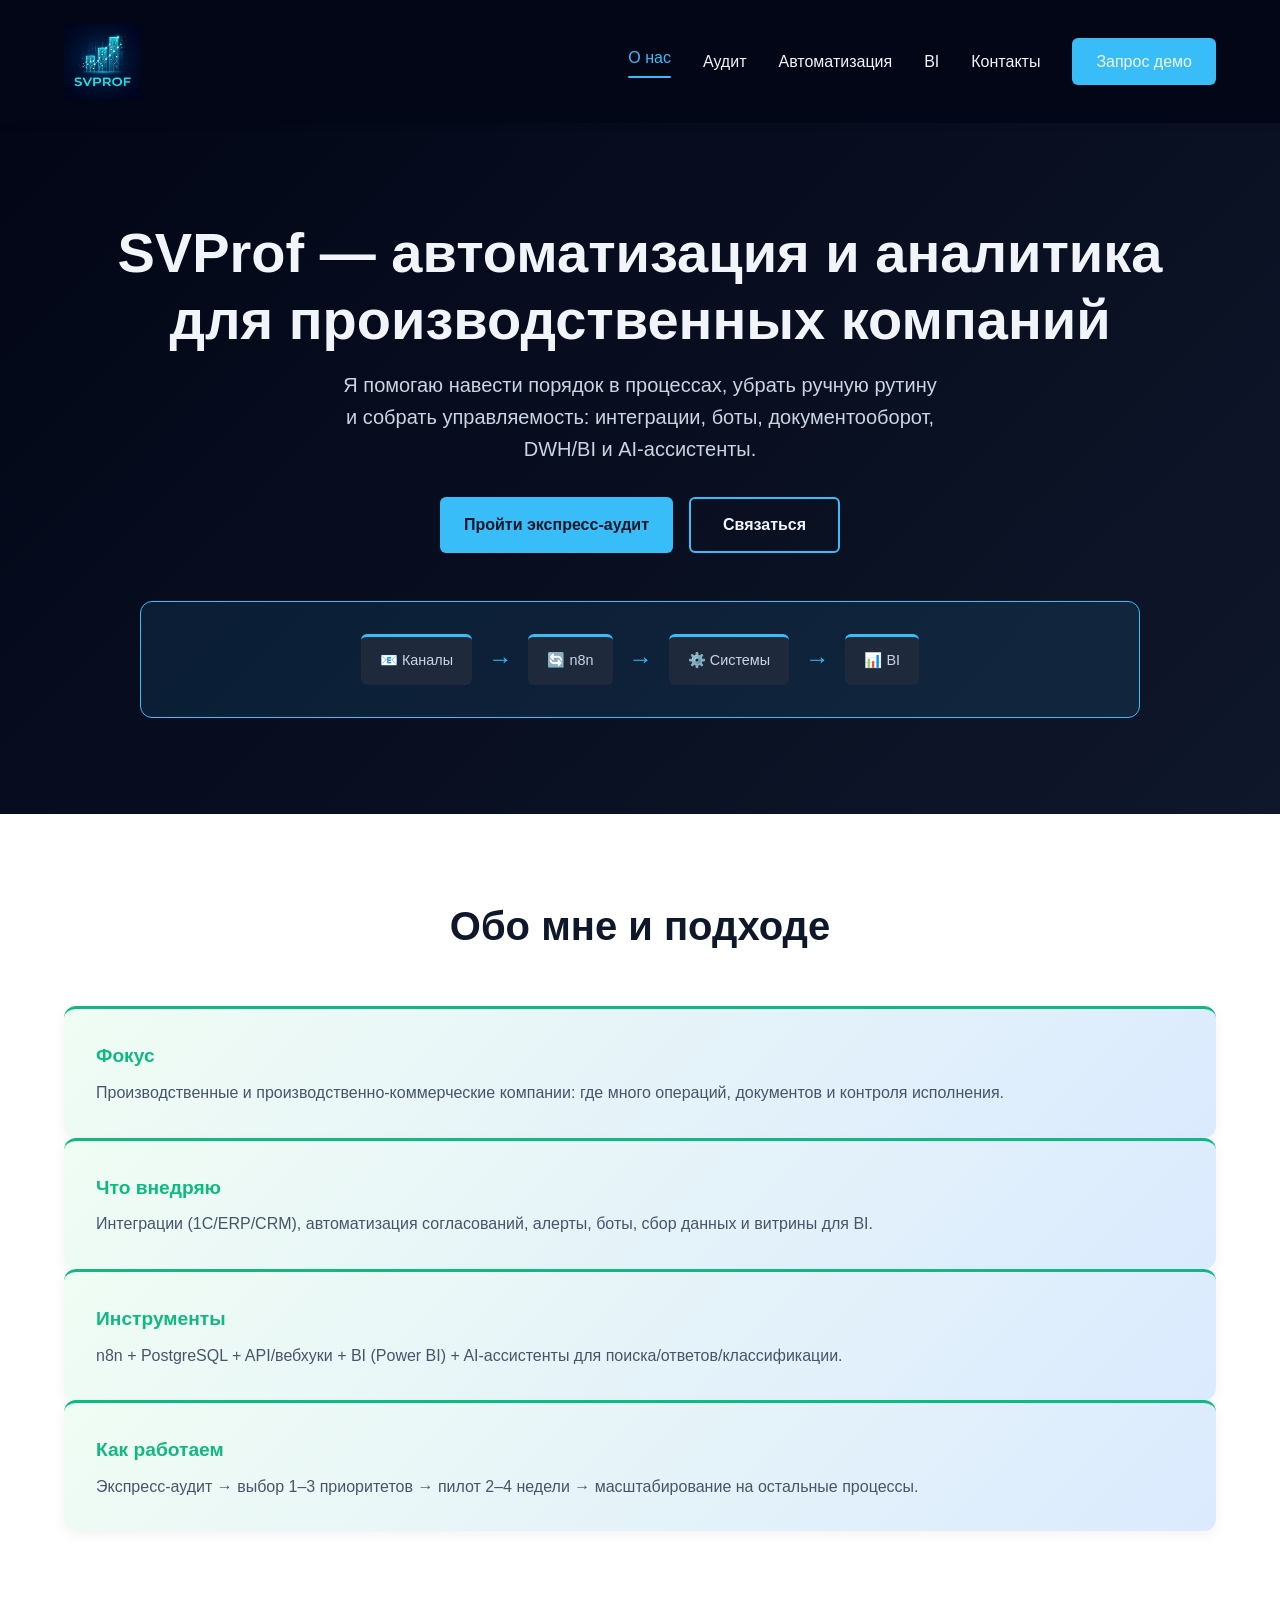
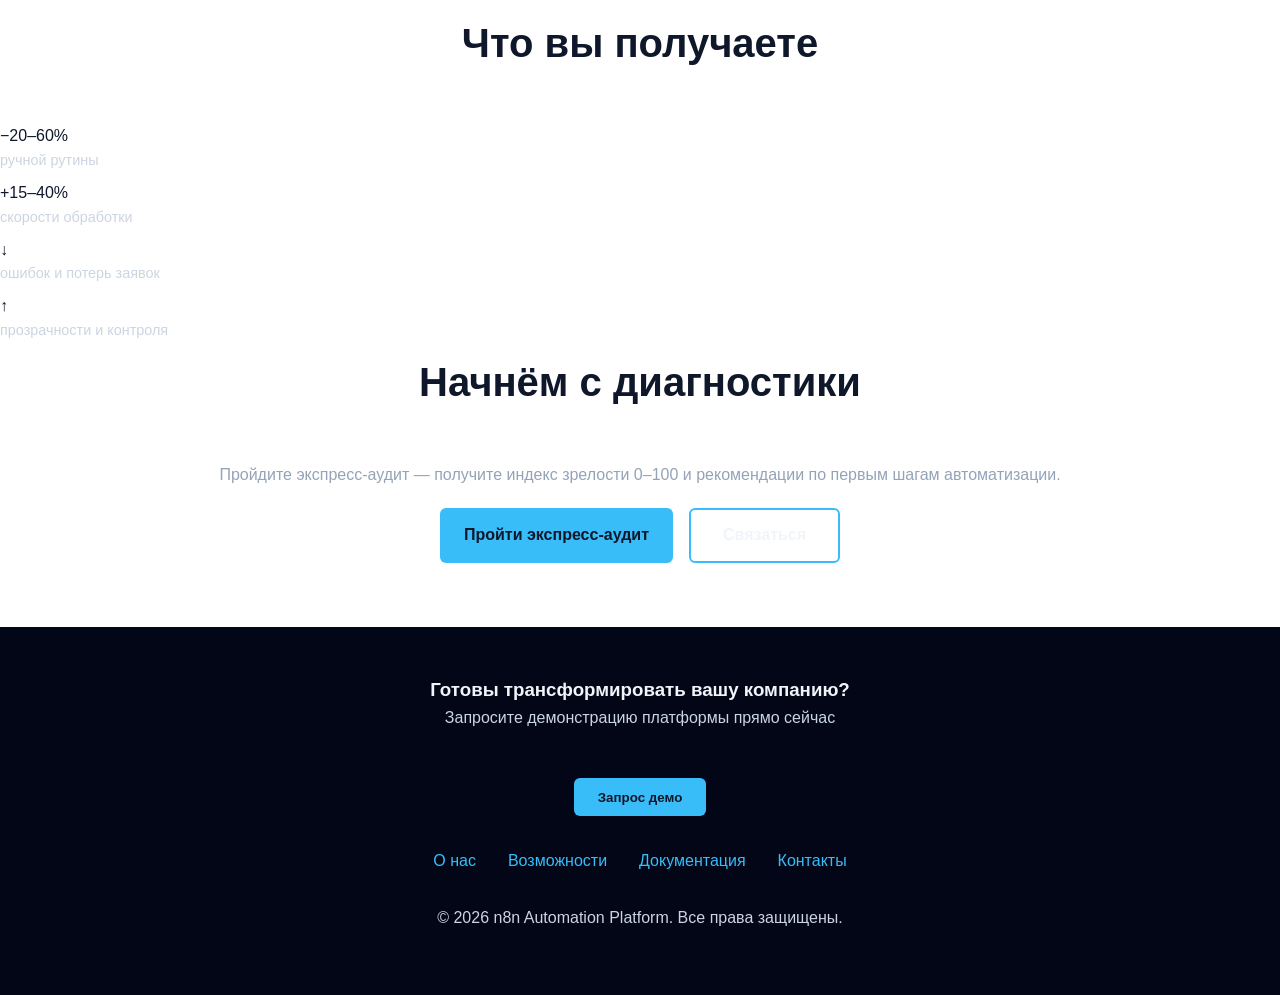
==== commit b621d519: "v8_about_redirect_bi_article" ====
--- a/index.html
+++ b/index.html
@@ -1,1011 +1,23 @@
 <!DOCTYPE html>
 <html lang="ru">
 <head>
-    <meta charset="UTF-8">
-    <meta name="viewport" content="width=device-width, initial-scale=1.0">
-    <title>SVProf — Автоматизация</title>
-    <style>
-        * {
-            margin: 0;
-            padding: 0;
-            box-sizing: border-box;
-        }
-
-        body {
-            font-family: -apple-system, BlinkMacSystemFont, 'Segoe UI', Roboto, 'Helvetica Neue', sans-serif;
-            line-height: 1.6;
-            color: #0f172a;
-            background-color: #ffffff;
-        }
-
-        /* Navigation */
-        nav {
-            display: flex;
-            justify-content: space-between;
-            align-items: center;
-            padding: 1.5rem 5%;
-            background-color: #020617;
-            position: sticky;
-            top: 0;
-            z-index: 100;
-            box-shadow: 0 2px 8px rgba(0, 0, 0, 0.1);
-        }
-
-        .logo {
-            font-size: 1.5rem;
-            font-weight: 700;
-            color: #38bdf8;
-            text-decoration: none;
-        }
-
-        .nav-links {
-            display: flex;
-            gap: 2rem;
-            list-style: none;
-        }
-
-        .nav-links a {
-            color: #f1f5f9;
-            text-decoration: none;
-            font-weight: 500;
-            transition: color 0.3s;
-        }
-
-        .nav-links a:hover {
-            color: #38bdf8;
-        }
-
-        .btn-primary {
-            background-color: #38bdf8;
-            color: #0f172a;
-            padding: 0.7rem 1.5rem;
-            border: none;
-            border-radius: 6px;
-            font-weight: 600;
-            cursor: pointer;
-            transition: background-color 0.3s;
-        }
-
-        .btn-primary:hover {
-            background-color: #0284c7;
-        }
-
-        /* Hero Section */
-        .hero {
-            background: linear-gradient(135deg, #020617 0%, #0f172a 100%);
-            color: #f1f5f9;
-            padding: 6rem 5%;
-            text-align: center;
-        }
-
-        .hero h1 {
-            font-size: 3.5rem;
-            margin-bottom: 1rem;
-            line-height: 1.2;
-        }
-
-        .hero .highlight {
-            color: #38bdf8;
-        }
-
-        .hero p {
-            font-size: 1.25rem;
-            color: #cbd5e1;
-            margin-bottom: 2rem;
-            max-width: 600px;
-            margin-left: auto;
-            margin-right: auto;
-        }
-
-        .hero-buttons {
-            display: flex;
-            gap: 1rem;
-            justify-content: center;
-            margin-bottom: 3rem;
-        }
-
-        .btn-secondary {
-            background-color: transparent;
-            color: #f1f5f9;
-            padding: 0.8rem 2rem;
-            border: 2px solid #38bdf8;
-            border-radius: 6px;
-            font-weight: 600;
-            cursor: pointer;
-            transition: all 0.3s;
-        }
-
-        .btn-secondary:hover {
-            background-color: #38bdf8;
-            color: #0f172a;
-        }
-
-        .hero-flow {
-            max-width: 1000px;
-            margin: 0 auto;
-            padding: 2rem;
-            background-color: rgba(56, 189, 248, 0.1);
-            border-radius: 12px;
-            border: 1px solid #38bdf8;
-        }
-
-        .flow-steps {
-            display: flex;
-            align-items: center;
-            justify-content: center;
-            gap: 1rem;
-            flex-wrap: wrap;
-        }
-
-        .flow-step {
-            background-color: #1e293b;
-            padding: 0.8rem 1.2rem;
-            border-radius: 6px;
-            font-size: 0.9rem;
-            color: #cbd5e1;
-            border-top: 3px solid #38bdf8;
-        }
-
-        .flow-arrow {
-            color: #38bdf8;
-            font-size: 1.5rem;
-        }
-
-        /* Problems Section */
-        .problems {
-            padding: 5rem 5%;
-            background-color: #f8fafc;
-        }
-
-        .section-title {
-            font-size: 2.5rem;
-            text-align: center;
-            margin-bottom: 3rem;
-            color: #0f172a;
-        }
-
-        .section-title .accent {
-            color: #f43f5e;
-        }
-
-        .problems-grid {
-            display: grid;
-            grid-template-columns: repeat(auto-fit, minmax(300px, 1fr));
-            gap: 2rem;
-            max-width: 1200px;
-            margin: 0 auto;
-        }
-
-        .problem-card {
-            background-color: #ffffff;
-            padding: 2rem;
-            border-radius: 12px;
-            border-left: 4px solid #f43f5e;
-            box-shadow: 0 4px 12px rgba(0, 0, 0, 0.08);
-            transition: transform 0.3s, box-shadow 0.3s;
-        }
-
-        .problem-card:hover {
-            transform: translateY(-4px);
-            box-shadow: 0 8px 20px rgba(0, 0, 0, 0.12);
-        }
-
-        .problem-card .icon {
-            font-size: 2rem;
-            margin-bottom: 1rem;
-        }
-
-        .problem-card h3 {
-            color: #f43f5e;
-            margin-bottom: 0.5rem;
-            font-size: 1.2rem;
-        }
-
-        .problem-card p {
-            color: #64748b;
-        }
-
-        /* Benefits Section */
-        .benefits {
-            padding: 5rem 5%;
-            background-color: #ffffff;
-        }
-
-        .section-title .accent-green {
-            color: #10b981;
-        }
-
-        .benefits-grid {
-            display: grid;
-            grid-template-columns: repeat(auto-fit, minmax(280px, 1fr));
-            gap: 2rem;
-            max-width: 1200px;
-            margin: 0 auto;
-        }
-
-        .benefit-card {
-            background: linear-gradient(135deg, #f0fdf4 0%, #dbeafe 100%);
-            padding: 2rem;
-            border-radius: 12px;
-            border-top: 3px solid #10b981;
-            box-shadow: 0 4px 12px rgba(0, 0, 0, 0.05);
-        }
-
-        .benefit-card .icon {
-            font-size: 2.5rem;
-            margin-bottom: 1rem;
-        }
-
-        .benefit-card h3 {
-            color: #10b981;
-            margin-bottom: 0.5rem;
-            font-size: 1.2rem;
-        }
-
-        .benefit-card p {
-            color: #475569;
-        }
-
-        /* Processes Section */
-        .processes {
-            padding: 5rem 5%;
-            background-color: #f8fafc;
-        }
-
-        .processes-grid {
-            display: grid;
-            grid-template-columns: repeat(auto-fit, minmax(320px, 1fr));
-            gap: 2rem;
-            max-width: 1400px;
-            margin: 0 auto;
-        }
-
-        .process-card {
-            background-color: #ffffff;
-            padding: 2rem;
-            border-radius: 12px;
-            border-top: 4px solid #38bdf8;
-            box-shadow: 0 4px 12px rgba(0, 0, 0, 0.08);
-        }
-
-        .process-card .process-icon {
-            font-size: 2.5rem;
-            margin-bottom: 1rem;
-        }
-
-        .process-card h3 {
-            color: #0f172a;
-            margin-bottom: 1rem;
-            font-size: 1.3rem;
-        }
-
-        .process-list {
-            list-style: none;
-            padding: 0;
-        }
-
-        .process-list li {
-            padding: 0.5rem 0;
-            color: #64748b;
-            padding-left: 1.5rem;
-            position: relative;
-        }
-
-        .process-list li:before {
-            content: "✓";
-            position: absolute;
-            left: 0;
-            color: #38bdf8;
-            font-weight: bold;
-        }
-
-        .process-kpi {
-            margin-top: 1.5rem;
-            padding-top: 1.5rem;
-            border-top: 1px solid #e2e8f0;
-            color: #f59e0b;
-            font-weight: 600;
-            font-size: 0.95rem;
-        }
-
-        /* Architecture Section */
-        .architecture {
-            padding: 5rem 5%;
-            background: linear-gradient(135deg, #020617 0%, #0f172a 100%);
-            color: #f1f5f9;
-        }
-
-        .architecture .section-title {
-            color: #f1f5f9;
-        }
-
-        .architecture .section-title .accent {
-            color: #38bdf8;
-        }
-
-        .arch-diagram {
-            max-width: 1000px;
-            margin: 0 auto;
-            background-color: rgba(30, 41, 59, 0.5);
-            padding: 2rem;
-            border-radius: 12px;
-            border: 1px solid #38bdf8;
-        }
-
-        .arch-layer {
-            margin: 1.5rem 0;
-            text-align: center;
-        }
-
-        .arch-items {
-            display: flex;
-            gap: 1rem;
-            justify-content: center;
-            flex-wrap: wrap;
-            margin: 1rem 0;
-        }
-
-        .arch-item {
-            background-color: #1e293b;
-            padding: 0.8rem 1.2rem;
-            border-radius: 6px;
-            font-size: 0.9rem;
-            border-top: 2px solid #38bdf8;
-        }
-
-        .arch-arrow {
-            color: #38bdf8;
-            font-size: 1.5rem;
-            margin: 0.5rem 0;
-        }
-
-        /* KPI Section */
-        .kpi-section {
-            padding: 5rem 5%;
-            background-color: #ffffff;
-        }
-
-        .kpi-grid {
-            display: grid;
-            grid-template-columns: repeat(auto-fit, minmax(280px, 1fr));
-            gap: 1.5rem;
-            max-width: 1200px;
-            margin: 0 auto;
-        }
-
-        .kpi-card {
-            background: linear-gradient(135deg, #1e293b 0%, #0f172a 100%);
-            color: #f1f5f9;
-            padding: 2rem;
-            border-radius: 12px;
-            border-left: 4px solid #38bdf8;
-            text-align: center;
-        }
-
-        .kpi-value {
-            font-size: 2rem;
-            font-weight: 700;
-            color: #38bdf8;
-            margin-bottom: 0.5rem;
-        }
-
-        .kpi-label {
-            font-size: 0.9rem;
-            color: #cbd5e1;
-            margin-bottom: 0.5rem;
-        }
-
-        .kpi-desc {
-            font-size: 0.85rem;
-            color: #94a3b8;
-        }
-
-        /* Roadmap Section */
-        .roadmap {
-            padding: 5rem 5%;
-            background-color: #f8fafc;
-        }
-
-        .roadmap-timeline {
-            max-width: 1000px;
-            margin: 0 auto;
-            display: flex;
-            gap: 2rem;
-            justify-content: center;
-        }
-
-        .roadmap-phase {
-            flex: 1;
-            background-color: #ffffff;
-            padding: 2rem;
-            border-radius: 12px;
-            border-left: 4px solid #38bdf8;
-            box-shadow: 0 4px 12px rgba(0, 0, 0, 0.08);
-            text-align: center;
-        }
-
-        .roadmap-phase.phase-1 {
-            border-left-color: #10b981;
-        }
-
-        .roadmap-phase.phase-2 {
-            border-left-color: #38bdf8;
-        }
-
-        .roadmap-phase.phase-3 {
-            border-left-color: #f59e0b;
-        }
-
-        .phase-title {
-            font-size: 1.3rem;
-            font-weight: 700;
-            margin-bottom: 0.5rem;
-        }
-
-        .phase-duration {
-            color: #64748b;
-            font-size: 0.9rem;
-            margin-bottom: 1rem;
-        }
-
-        .phase-content {
-            font-size: 0.95rem;
-            color: #475569;
-        }
-
-        /* Footer */
-        footer {
-            background-color: #020617;
-            color: #f1f5f9;
-            text-align: center;
-            padding: 3rem 5%;
-            margin-top: 4rem;
-        }
-
-        footer p {
-            color: #cbd5e1;
-            margin-bottom: 1rem;
-        }
-
-        .footer-links {
-            display: flex;
-            justify-content: center;
-            gap: 2rem;
-            margin-bottom: 2rem;
-        }
-
-        .footer-links a {
-            color: #38bdf8;
-            text-decoration: none;
-            transition: color 0.3s;
-        }
-
-        .footer-links a:hover {
-            color: #0284c7;
-        }
-
-        /* Responsive */
-        @media (max-width: 768px) {
-            .hero h1 {
-                font-size: 2rem;
-            }
-
-            .section-title {
-                font-size: 1.8rem;
-            }
-
-            .nav-links {
-                gap: 1rem;
-                font-size: 0.9rem;
-            }
-
-            .roadmap-timeline {
-                flex-direction: column;
-            }
-
-            .flow-steps {
-                flex-direction: column;
-            }
-
-            .flow-arrow {
-                transform: rotate(90deg);
-            }
-        }
-    
-/* Anchor offset for fixed header: keeps section titles from sticking to the top when using #links */
-:root { --header-offset: 120px; }
-@media (max-width: 768px) { :root { --header-offset: 96px; } }
-section[id] { scroll-margin-top: var(--header-offset); }
-
-
-        /* Audit Section */
-        .audit {
-            padding: 5rem 5%;
-            background-color: #ffffff;
-        }
-        .audit-wrap{
-            max-width: 1100px;
-            margin: 0 auto;
-            display: grid;
-            grid-template-columns: 1.2fr 0.8fr;
-            gap: 2rem;
-            align-items: start;
-        }
-        .audit-card{
-            background-color: #ffffff;
-            border-radius: 12px;
-            border: 1px solid #e2e8f0;
-            box-shadow: 0 4px 12px rgba(0, 0, 0, 0.06);
-            overflow: hidden;
-        }
-        .audit-head{
-            padding: 1.5rem 1.5rem 1rem 1.5rem;
-            background: linear-gradient(135deg, #020617 0%, #0f172a 100%);
-            color: #f1f5f9;
-            border-bottom: 1px solid rgba(56,189,248,0.35);
-        }
-        .audit-head h3{
-            font-size: 1.25rem;
-            margin-bottom: 0.4rem;
-        }
-        .audit-head p{
-            color: #cbd5e1;
-            font-size: 0.95rem;
-            margin: 0;
-        }
-        .audit-body{
-            padding: 1.5rem;
-        }
-        .audit-grid{
-            display: grid;
-            grid-template-columns: 1fr;
-            gap: 1rem;
-        }
-        .q{
-            display: grid;
-            grid-template-columns: 1fr 220px;
-            gap: 1rem;
-            padding: 0.9rem;
-            border-radius: 10px;
-            border: 1px solid #e2e8f0;
-            background: #f8fafc;
-        }
-        .q-title{
-            font-weight: 600;
-            color: #0f172a;
-            font-size: 0.95rem;
-        }
-        .q-hint{
-            color: #64748b;
-            font-size: 0.85rem;
-            margin-top: 0.25rem;
-        }
-        .q select{
-            width: 100%;
-            padding: 0.65rem 0.75rem;
-            border-radius: 8px;
-            border: 1px solid #cbd5e1;
-            background: #ffffff;
-            color: #0f172a;
-            font-weight: 600;
-        }
-        .audit-actions{
-            display:flex;
-            gap: 0.75rem;
-            flex-wrap: wrap;
-            margin-top: 1rem;
-        }
-        .btn-ghost{
-            background: transparent;
-            color: #0f172a;
-            padding: 0.7rem 1.2rem;
-            border: 1px solid #cbd5e1;
-            border-radius: 6px;
-            font-weight: 700;
-            cursor: pointer;
-            transition: all 0.3s;
-        }
-        .btn-ghost:hover{
-            border-color: #38bdf8;
-            box-shadow: 0 2px 8px rgba(56,189,248,0.2);
-        }
-        .audit-side{
-            display: grid;
-            gap: 1rem;
-            position: sticky;
-            top: calc(var(--header-offset) + 10px);
-        }
-        .score-card{
-            background: linear-gradient(135deg, #1e293b 0%, #0f172a 100%);
-            color: #f1f5f9;
-            padding: 1.5rem;
-            border-radius: 12px;
-            border: 1px solid rgba(56,189,248,0.35);
-            box-shadow: 0 4px 12px rgba(0, 0, 0, 0.10);
-        }
-        .score-top{
-            display:flex;
-            justify-content: space-between;
-            gap: 1rem;
-            align-items: center;
-        }
-        .badge{
-            display:inline-flex;
-            align-items:center;
-            gap:0.5rem;
-            padding: 0.35rem 0.65rem;
-            border-radius: 999px;
-            font-size: 0.85rem;
-            font-weight: 800;
-            background: rgba(56,189,248,0.18);
-            border: 1px solid rgba(56,189,248,0.35);
-            color: #e2e8f0;
-            white-space: nowrap;
-        }
-        .progress{
-            margin-top: 1rem;
-            background: rgba(148,163,184,0.2);
-            border-radius: 999px;
-            overflow: hidden;
-            height: 10px;
-            border: 1px solid rgba(148,163,184,0.25);
-        }
-        .progress > div{
-            height: 100%;
-            width: 0%;
-            background: #38bdf8;
-            transition: width 0.2s;
-        }
-        .score-main{
-            font-size: 2.2rem;
-            font-weight: 900;
-            color: #38bdf8;
-            margin-top: 0.7rem;
-        }
-        .score-sub{
-            color: #cbd5e1;
-            font-size: 0.95rem;
-            margin-top: 0.25rem;
-        }
-        .result-card{
-            background-color: #ffffff;
-            border-radius: 12px;
-            border: 1px solid #e2e8f0;
-            padding: 1.25rem 1.5rem;
-            box-shadow: 0 4px 12px rgba(0, 0, 0, 0.06);
-        }
-        .result-card h4{
-            font-size: 1.1rem;
-            margin-bottom: 0.5rem;
-            color: #0f172a;
-        }
-        .pill{
-            display:inline-block;
-            padding: 0.25rem 0.55rem;
-            border-radius: 999px;
-            font-size: 0.82rem;
-            font-weight: 800;
-            background: #f1f5f9;
-            border: 1px solid #e2e8f0;
-            color: #0f172a;
-            margin-right: 0.4rem;
-            margin-top: 0.25rem;
-        }
-        .muted{
-            color:#64748b;
-            font-size: 0.92rem;
-        }
-        .small{
-            font-size: 0.85rem;
-            color: #94a3b8;
-        }
-
-        @media (max-width: 980px) {
-            .audit-wrap{ grid-template-columns: 1fr; }
-            .audit-side{ position: static; }
-            .q{ grid-template-columns: 1fr; }
-        }
-
-
-        /* Multi-page nav dropdown */
-        .nav-links .dropdown { position: relative; }
-        .nav-links .dropdown-menu{
-            display:none;
-            position:absolute;
-            top: 100%;
-            left: 0;
-            background: rgba(15, 23, 42, 0.98);
-            border: 1px solid rgba(56,189,248,0.25);
-            border-radius: 12px;
-            padding: 0.6rem;
-            min-width: 220px;
-            box-shadow: 0 12px 30px rgba(0,0,0,0.25);
-            z-index: 999;
-        }
-        .nav-links .dropdown-menu li{ margin: 0; }
-        .nav-links .dropdown-menu a{
-            display:block;
-            padding: 0.55rem 0.75rem;
-            border-radius: 10px;
-            color: #e2e8f0;
-            text-decoration: none;
-            font-weight: 700;
-            white-space: nowrap;
-        }
-        .nav-links .dropdown-menu a:hover{
-            background: rgba(56,189,248,0.14);
-            color: #ffffff;
-        }
-        .nav-links .dropdown:hover .dropdown-menu{ display:block; }
-
-        /* Allow button style on <a> */
-        a.btn-primary, a.btn-secondary{
-            display: inline-flex;
-            align-items: center;
-            justify-content: center;
-            text-decoration: none;
-        }
+  <meta charset="utf-8" />
+  <meta name="viewport" content="width=device-width, initial-scale=1" />
+  <title>SVProf</title>
+  <meta http-equiv="refresh" content="0; url=about.html" />
+  <style>body{font-family:system-ui,Segoe UI,Arial,sans-serif;padding:2rem} a{color:#0ea5e9}
+        /* Force nav links to the right (override any centering) */
+        nav { display:flex; align-items:center; justify-content:flex-start; gap: 1.5rem; }
+        .nav-links { margin-left:auto !important; display:flex; align-items:center; gap: 2rem; }
 
 </style>
-    <!-- Favicon -->
-    <link rel="icon" href="favicon.ico" sizes="any">
+
+    <link rel="icon" type="image/x-icon" href="favicon.ico">
     <link rel="icon" type="image/png" sizes="32x32" href="favicon-32x32.png">
     <link rel="icon" type="image/png" sizes="16x16" href="favicon-16x16.png">
-    <link rel="apple-touch-icon" sizes="180x180" href="apple-touch-icon.png">
-
-
-    <!-- Cloudflare Web Analytics -->
-    <script defer src="https://static.cloudflareinsights.com/beacon.min.js"
-        data-cf-beacon='{"token":"69012921eb0d444dba63e1991c236ef8"}'></script>
+    <link rel="apple-touch-icon" href="apple-touch-icon.png">
 
 </head>
 <body>
-
-    <!-- Navigation -->
-    <nav>
-        <a href="../automation/index.html" class="logo"><img src="../svprof_logo.png" alt="SVPROF" style="height: 75px; object-fit: contain; display: block;"></a>
-        <ul class="nav-links">
-            <li class="dropdown">
-                <a href="../automation/index.html">Автоматизация ▾</a>
-                <ul class="dropdown-menu">
-                    <li><a href="../automation/problems.html">Проблемы</a></li>
-                    <li><a href="../automation/processes.html">Процессы</a></li>
-                    <li><a href="../automation/solutions.html">Решения</a></li>
-                    <li><a href="../automation/results.html">Результаты</a></li>
-                    <li><a href="../automation/audit.html">Аудит</a></li>
-                </ul>
-            </li>
-            <li><a href="../contacts.html">Контакты</a></li>
-            <li><a class="btn-primary" href="../contacts.html">Запрос демо</a></li>
-        </ul>
-    </nav>
-
-<section class="hero">
-        <h1>Автоматизация Ваших процессов<br>на базе платформы <span class="highlight">n8n</span></h1>
-        <p>Сквозная автоматизация всех отделов производственной компании: от HR до финансов</p>
-        <div class="hero-buttons">
-            <a class="btn-primary" href="audit.html">Пройти экспресс-аудит</a>
-            <a class="btn-secondary" href="../contacts.html">Запросить демо</a>
-        </div>
-        <div class="hero-flow">
-            <div class="flow-steps">
-                <div class="flow-step">📧 Каналы</div>
-                <div class="flow-arrow">→</div>
-                <div class="flow-step">🔄 n8n</div>
-                <div class="flow-arrow">→</div>
-                <div class="flow-step">⚙️ Системы</div>
-                <div class="flow-arrow">→</div>
-                <div class="flow-step">📊 BI</div>
-            </div>
-        </div>
-    </section>
-
-    <section class="benefits" id="automation-overview">
-        <h2 class="section-title">Раздел <span class="accent">«Автоматизация»</span></h2>
-        <div class="benefits-container">
-            <div class="benefit-card">
-                <h3>Проблемы</h3>
-                <p>Боли, потери и «узкие места», которые съедают время, деньги и качество.</p>
-                <a class="btn-secondary" href="problems.html" style="margin-top: 0.75rem; display:inline-flex;">Открыть</a>
-            </div>
-            <div class="benefit-card">
-                <h3>Процессы</h3>
-                <p>Какие процессы мы автоматизируем в производственной компании: от заявок до финансов.</p>
-                <a class="btn-secondary" href="processes.html" style="margin-top: 0.75rem; display:inline-flex;">Открыть</a>
-            </div>
-            <div class="benefit-card">
-                <h3>Решения</h3>
-                <p>Типовые решения на базе n8n: интеграции, боты, документооборот, BI и AI‑ассистенты.</p>
-                <a class="btn-secondary" href="solutions.html" style="margin-top: 0.75rem; display:inline-flex;">Открыть</a>
-            </div>
-            <div class="benefit-card">
-                <h3>Результаты</h3>
-                <p>Какие метрики улучшаем и как выглядит эффект от внедрения.</p>
-                <a class="btn-secondary" href="results.html" style="margin-top: 0.75rem; display:inline-flex;">Открыть</a>
-            </div>
-            <div class="benefit-card">
-                <h3>Экспресс‑аудит</h3>
-                <p>24 вопроса → индекс зрелости 0–100 и рекомендации по быстрым улучшениям.</p>
-                <a class="btn-primary" href="audit.html" style="margin-top: 0.75rem; display:inline-flex;">Пройти аудит</a>
-            </div>
-        </div>
-    </section>
-
-<footer>
-        <h3>Готовы трансформировать вашу компанию?</h3>
-        <p>Запросите демонстрацию платформы прямо сейчас</p>
-        <button class="btn-primary" style="margin: 2rem 0;" data-scroll="#contacts">Запрос демо</button>
-        <div class="footer-links">
-            <a href="#">О нас</a>
-            <a href="#">Возможности</a>
-            <a href="#">Документация</a>
-            <a href="#contacts">Контакты</a>
-        </div>
-        <p>&copy; 2026 n8n Automation Platform. Все права защищены.</p>
-    </footer>
-<script>
-(function(){
-  const form = document.getElementById('auditForm');
-  if(!form) return;
-
-  const selects = Array.from(form.querySelectorAll('select'));
-  const scoreValue = document.getElementById('scoreValue');
-  const scoreLevel = document.getElementById('scoreLevel');
-  const scoreNeed = document.getElementById('scoreNeed');
-  const completionBadge = document.getElementById('completionBadge');
-  const progressBar = document.getElementById('progressBar');
-  const recommendCard = document.getElementById('recommendCard');
-  const recommendText = document.getElementById('recommendText');
-
-  const totalQuestions = selects.length;
-  const maxPerQ = 3;
-  const maxTotal = totalQuestions * maxPerQ;
-
-  function clamp(n, a, b){ return Math.min(Math.max(n,a),b); }
-
-  function getMaturity(){
-    let answered = 0;
-    let sum = 0;
-    const blockSum = {A:0,B:0,C:0,D:0};
-    const blockCnt = {A:0,B:0,C:0,D:0};
-
-    selects.forEach(sel => {
-      const v = sel.value;
-      const q = sel.closest('.q');
-      const block = (q && q.dataset && q.dataset.block) ? q.dataset.block : 'A';
-      blockCnt[block] += 1;
-
-      if(v !== ''){
-        answered += 1;
-        const num = parseInt(v,10);
-        if(!isNaN(num)) { sum += num; blockSum[block] += num; }
-      }
-    });
-
-    const maturity = answered ? Math.round((sum / maxTotal) * 100) : null;
-    const completion = Math.round((answered / totalQuestions) * 100);
-
-    const blockAvg = {};
-    Object.keys(blockSum).forEach(k => {
-      blockAvg[k] = blockCnt[k] ? (blockSum[k] / (blockCnt[k]*maxPerQ)) : 0; // 0..1
-    });
-
-    return { maturity, answered, completion, blockAvg };
-  }
-
-  function levelFromScore(score){
-    if(score === null) return {label: "Заполните ответы, чтобы увидеть результат", emoji:"📝"};
-    if(score <= 25) return {label:"Ручное управление. Высокий потенциал эффекта от автоматизации.", emoji:"🔥"};
-    if(score <= 50) return {label:"Частичная управляемость. Есть быстрые точки автоматизации (2–4 недели).", emoji:"⚡"};
-    if(score <= 75) return {label:"Хорошая база. Нужны интеграции, регламенты и BI‑контур.", emoji:"✅"};
-    return {label:"Высокая зрелость. Можно внедрять AI‑агентов и предиктивную аналитику.", emoji:"🤖"};
-  }
-
-  function recommendations(blockAvg){
-    // lower avg => more pain
-    const entries = Object.entries(blockAvg).sort((a,b)=>a[1]-b[1]);
-    const top = entries.slice(0,2).map(x=>x[0]);
-
-    const map = {
-      A: {
-        title:"Поток операций и ручная рутина",
-        quick:["Интеграции между системами (убрать копипаст)", "Автоматизация отчетов и выгрузок", "Единый реестр заявок/операций + уведомления"]
-      },
-      B: {
-        title:"Продажи и сервис",
-        quick:["Единый вход заявок из всех каналов", "SLA‑контроль: напоминания/эскалации", "Автогенерация КП/счетов/договоров"]
-      },
-      C: {
-        title:"Деньги и документооборот",
-        quick:["Маршруты согласований оплат/счетов/договоров", "Платежный календарь + прогноз ДДС", "Автоконтроль дебиторки и просрочек"]
-      },
-      D: {
-        title:"Данные и аналитика",
-        quick:["Очистка НСИ/справочников (дубли, ошибки)", "Витрина данных + BI‑дашборды", "Подготовка базы для AI (FAQ, классификация, поиск)"]
-      }
-    };
-
-    const blocks = top.map(k => map[k]);
-    const text = `
-      <p><strong>ТОП‑зоны потерь:</strong> ${blocks.map(b=>b.title).join(", ")}.</p>
-      <p><strong>Quick wins (что можно сделать в первую очередь):</strong></p>
-      <ol style="margin:0.5rem 0 0 1.2rem;">
-        ${blocks.flatMap(b=>b.quick.slice(0,2)).slice(0,3).map(x=>`<li>${x}</li>`).join("")}
-      </ol>
-    `;
-    return text;
-  }
-
-  function updateUI(){
-    const {maturity, answered, completion, blockAvg} = getMaturity();
-
-    completionBadge.textContent = `${answered}/${totalQuestions}`;
-    progressBar.style.width = `${clamp(completion,0,100)}%`;
-
-    if(maturity === null){
-      scoreValue.textContent = "—";
-      scoreLevel.textContent = "Заполните ответы, чтобы увидеть результат";
-      scoreNeed.textContent = "";
-      recommendCard.style.display = "none";
-      return;
-    }
-
-    scoreValue.textContent = `${maturity}/100`;
-    const lvl = levelFromScore(maturity);
-    scoreLevel.textContent = `${lvl.emoji} ${lvl.label}`;
-
-    const need = 100 - maturity;
-    scoreNeed.textContent = `Потенциал эффекта: примерно ${need}/100 (чем выше — тем больше “запас” улучшений).`;
-
-    // show recommendations once > 50% answered
-    if(answered >= Math.ceil(totalQuestions*0.5)){
-      recommendText.innerHTML = recommendations(blockAvg);
-      recommendCard.style.display = "block";
-    } else {
-      recommendCard.style.display = "none";
-    }
-  }
-
-  // init
-  selects.forEach(sel => sel.addEventListener('change', updateUI));
-  updateUI();
-
-  form.addEventListener('submit', function(e){
-    e.preventDefault();
-    updateUI();
-    // мягко прокручиваем к карточке результата
-    document.getElementById('scoreCard')?.scrollIntoView({behavior:'smooth', block:'start'});
-  });
-
-  document.getElementById('resetAudit')?.addEventListener('click', function(){
-    selects.forEach(s => s.value = "");
-    updateUI();
-  });
-
-  document.getElementById('copyAudit')?.addEventListener('click', async function(){
-    const {maturity, answered} = getMaturity();
-    const text = maturity === null
-      ? "Экспресс-аудит SVProf: результат пока не рассчитан — заполните вопросы."
-      : `Экспресс-аудит SVProf: индекс зрелости ${maturity}/100. Заполнено ${answered}/${totalQuestions}.`;
-    try{
-      await navigator.clipboard.writeText(text);
-      this.textContent = "Скопировано ✓";
-      setTimeout(()=>this.textContent="Скопировать результат", 1500);
-    } catch(err){
-      alert("Не удалось скопировать. Вы можете выделить и скопировать текст вручную: " + text);
-    }
-  });
-
-  // Smooth scroll for buttons/links with data-scroll
-  document.querySelectorAll('[data-scroll]').forEach(el=>{
-    el.addEventListener('click', function(){
-      const target = this.getAttribute('data-scroll');
-      if(!target) return;
-      const node = document.querySelector(target);
-      if(node) node.scrollIntoView({behavior:'smooth', block:'start'});
-    });
-  });
-})();
-</script>
-</body>
-</html>
+  <p>Перенаправляем в раздел «Автоматизация»… Если не сработало, нажмите: <a href="automation/index.html">automation/index.html</a></p>
+</body>
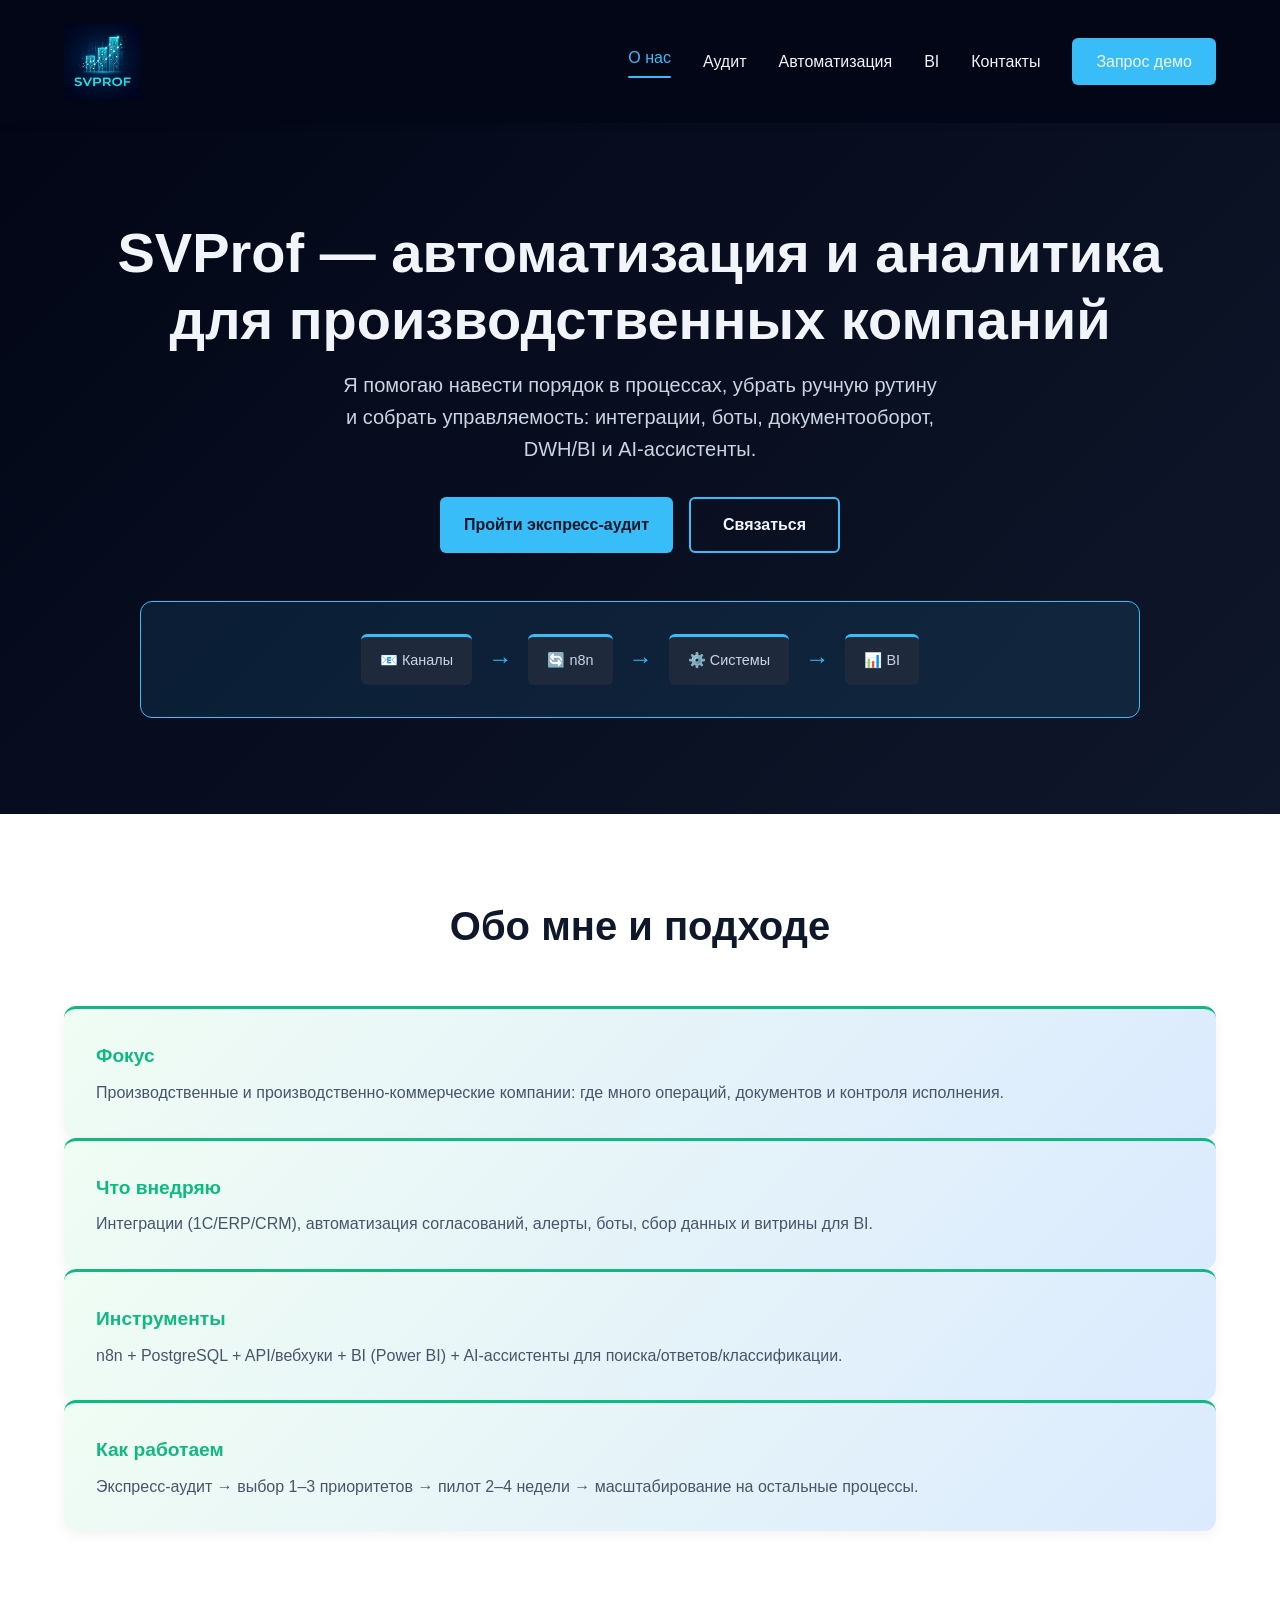
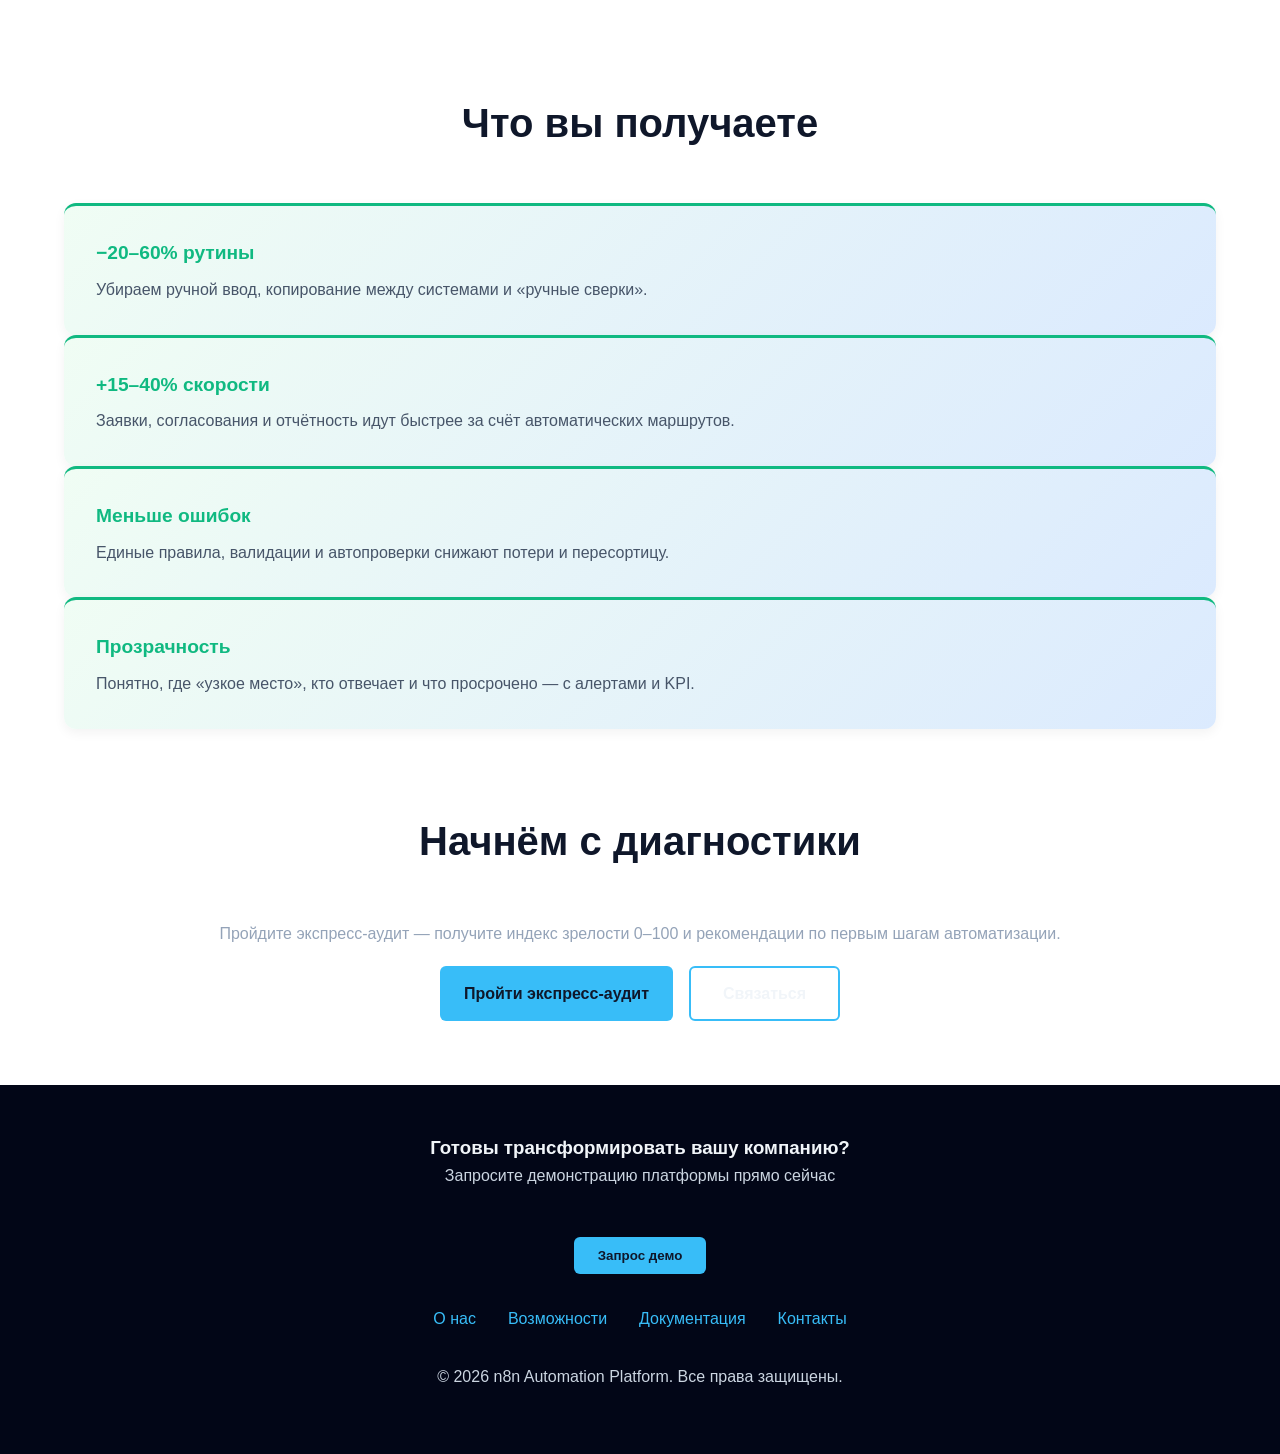
==== commit b9668b91: "v9_layout_fix_favicon_absolute" ====
--- a/index.html
+++ b/index.html
@@ -17,6 +17,13 @@
     <link rel="icon" type="image/png" sizes="16x16" href="favicon-16x16.png">
     <link rel="apple-touch-icon" href="apple-touch-icon.png">
 
+
+    <link rel="shortcut icon" href="/favicon.ico">
+    <link rel="icon" type="image/x-icon" href="/favicon.ico">
+    <link rel="icon" type="image/png" sizes="32x32" href="/favicon-32x32.png">
+    <link rel="icon" type="image/png" sizes="16x16" href="/favicon-16x16.png">
+    <link rel="apple-touch-icon" href="/apple-touch-icon.png">
+
 </head>
 <body>
   <p>Перенаправляем в раздел «Автоматизация»… Если не сработало, нажмите: <a href="automation/index.html">automation/index.html</a></p>
